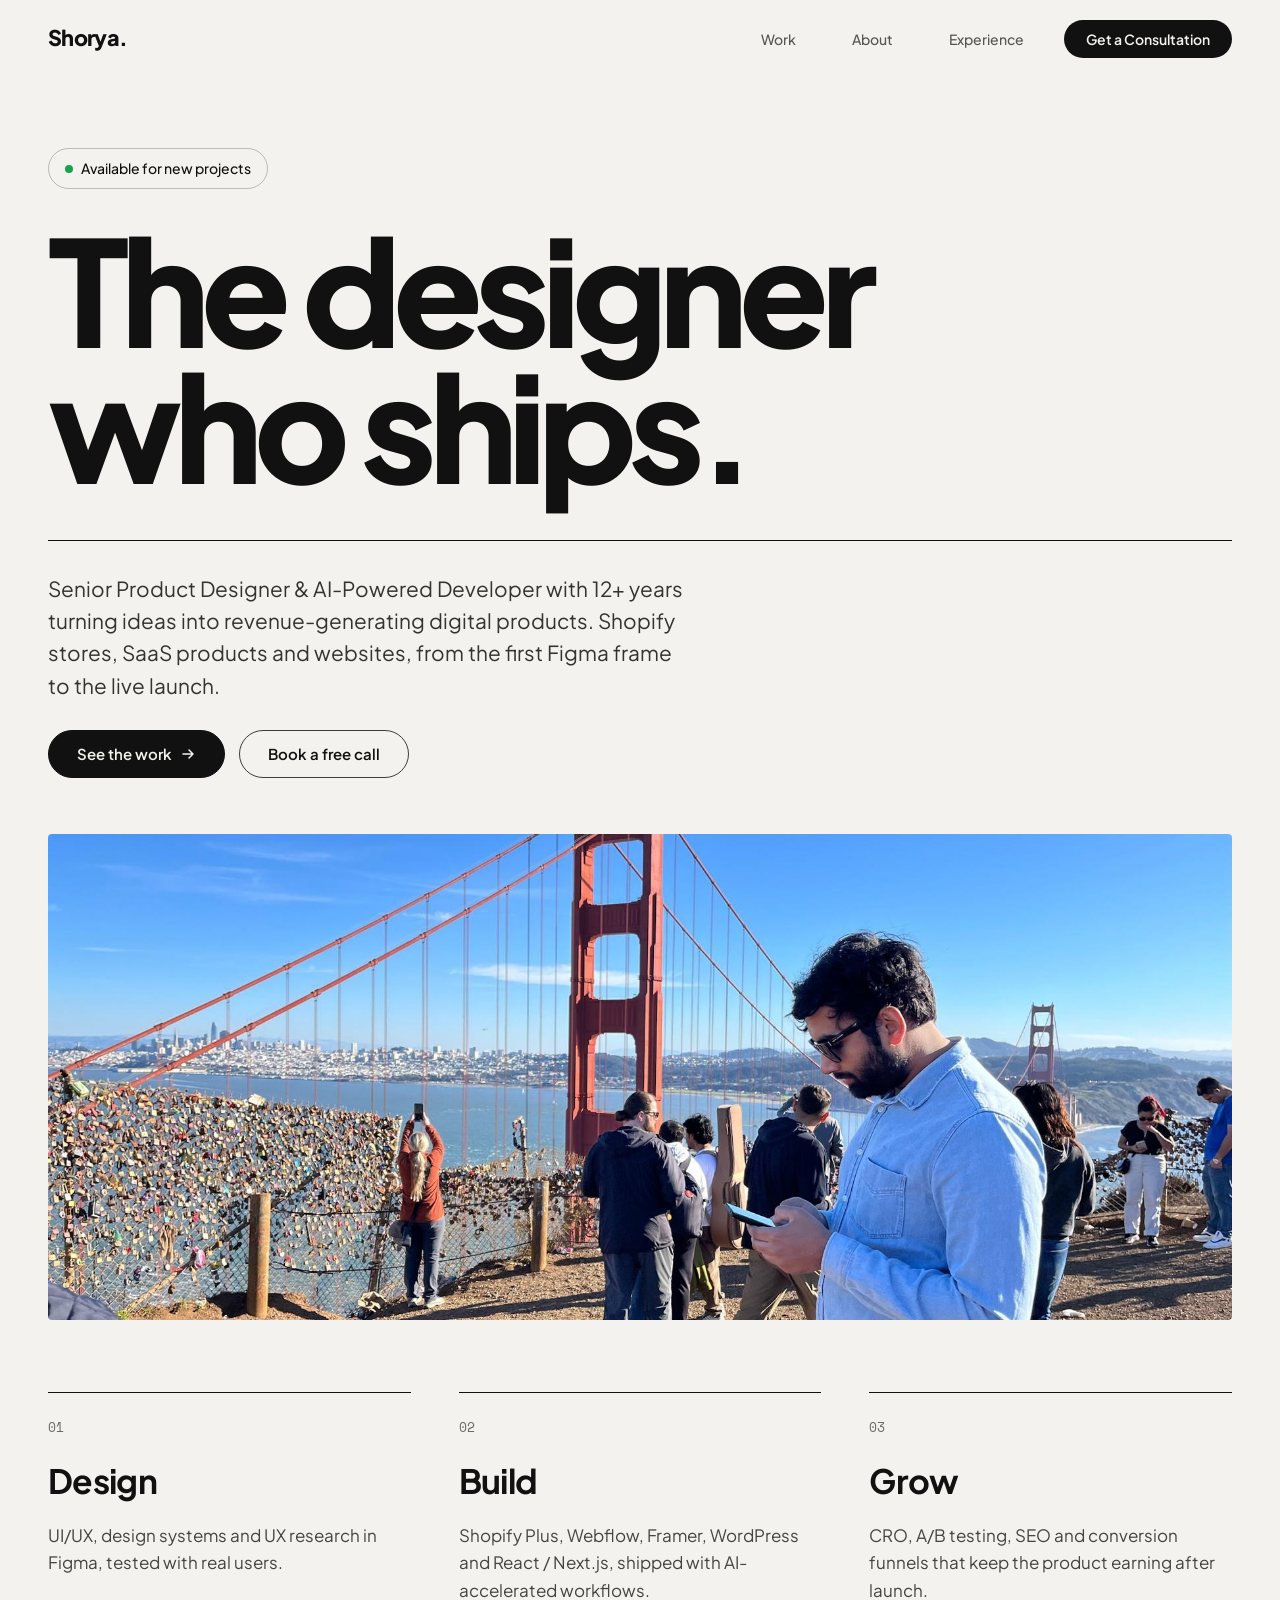
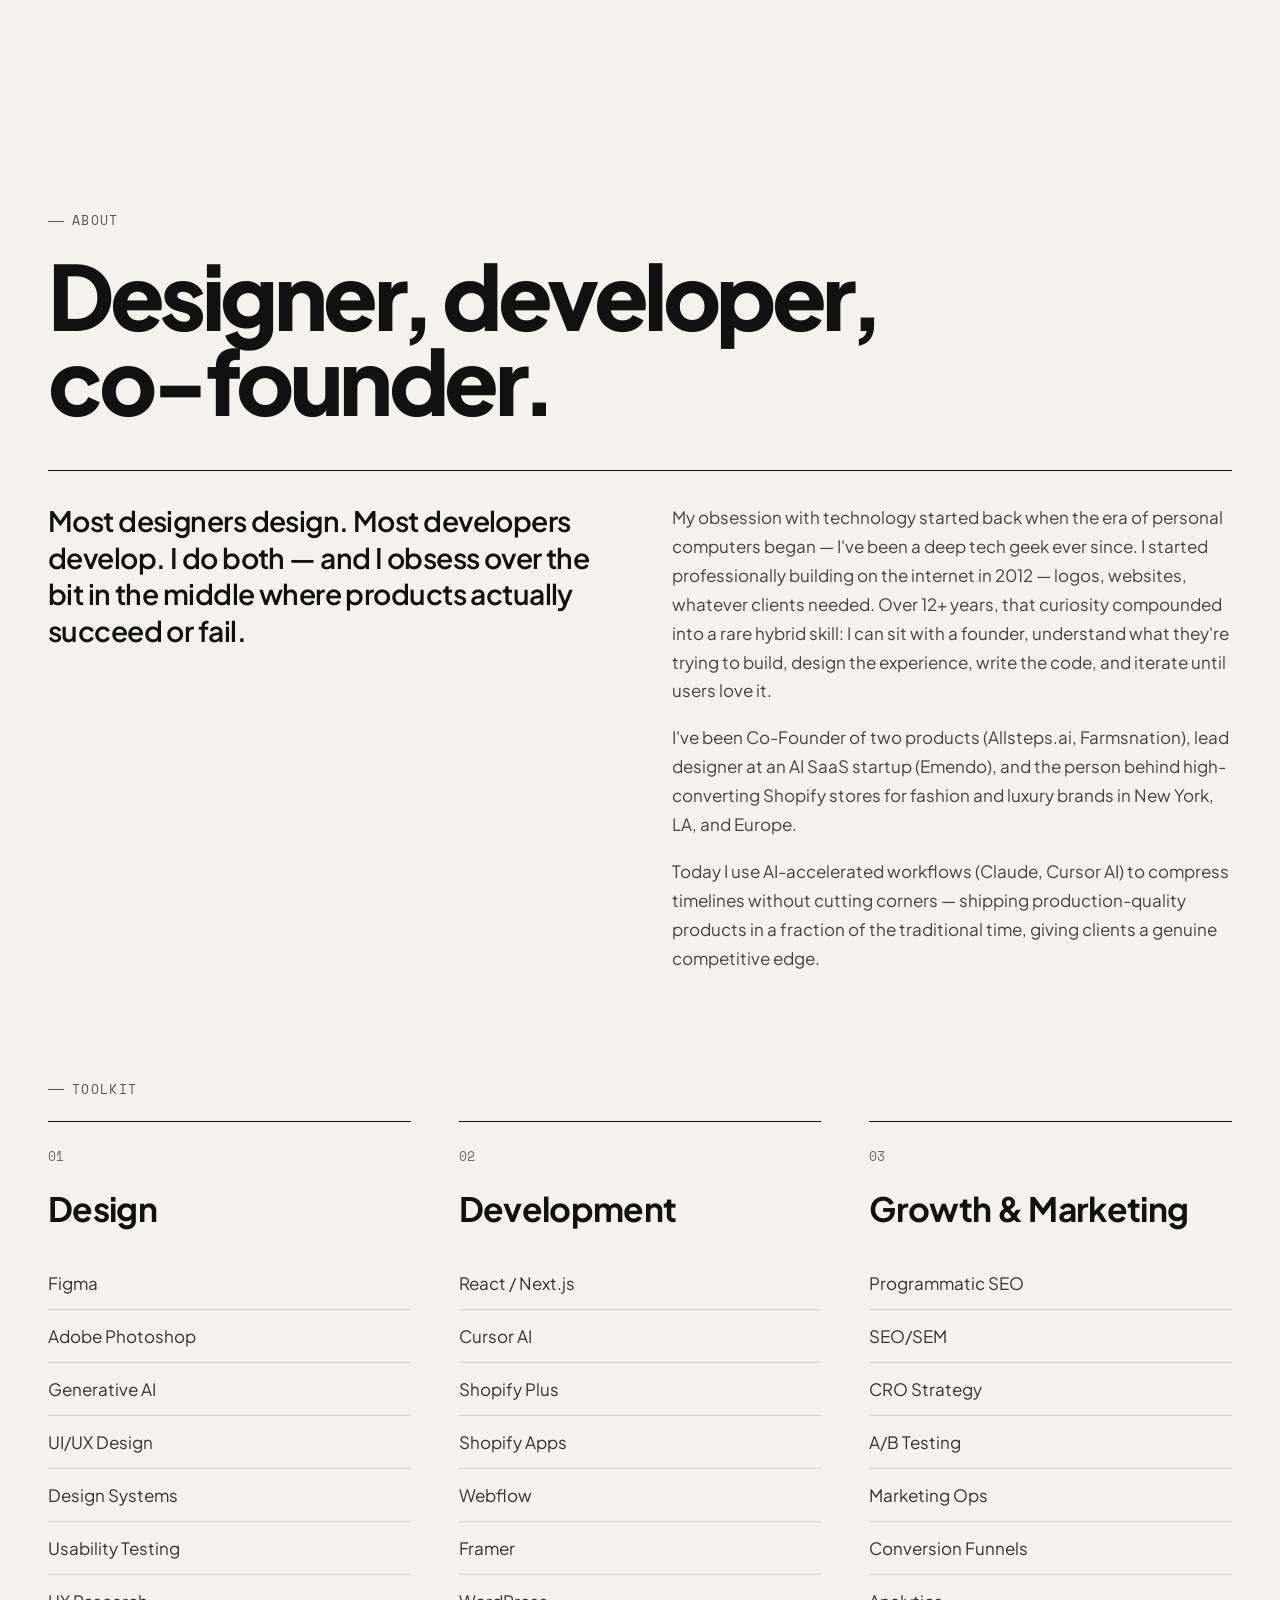
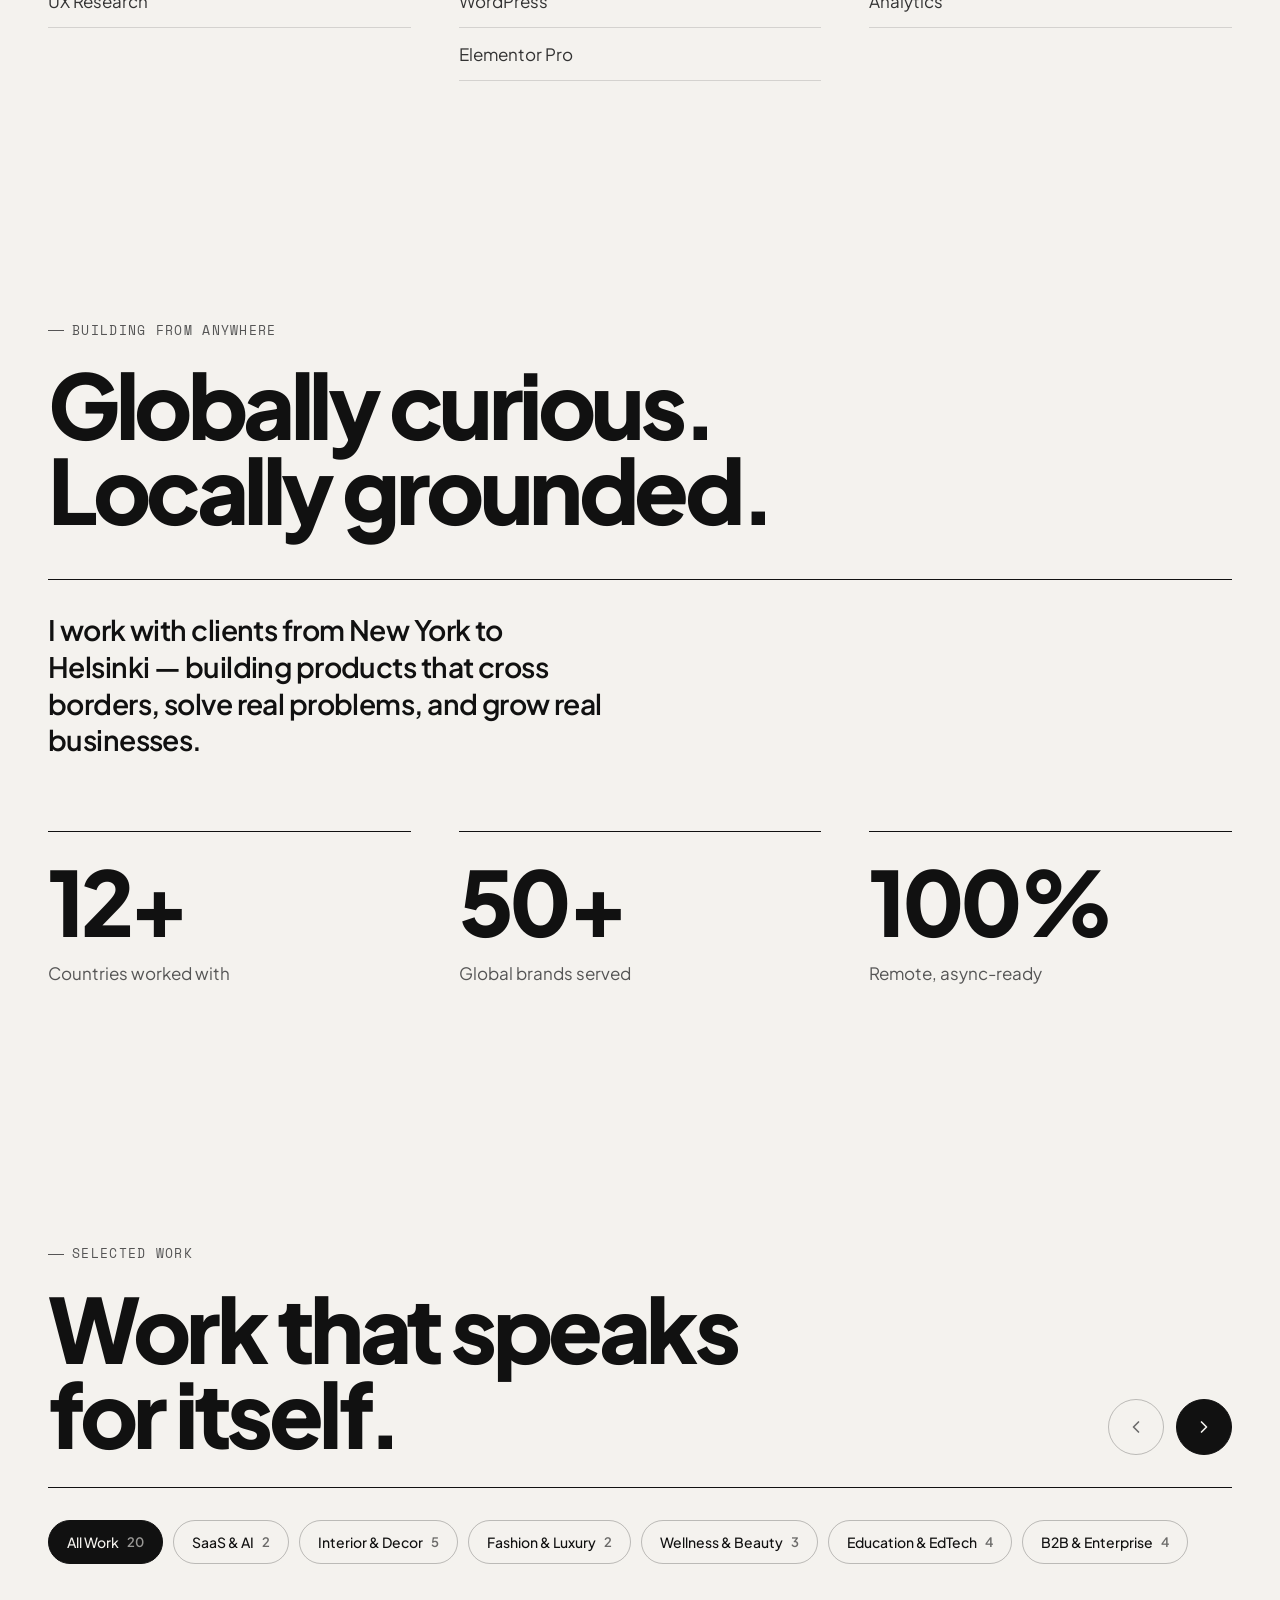
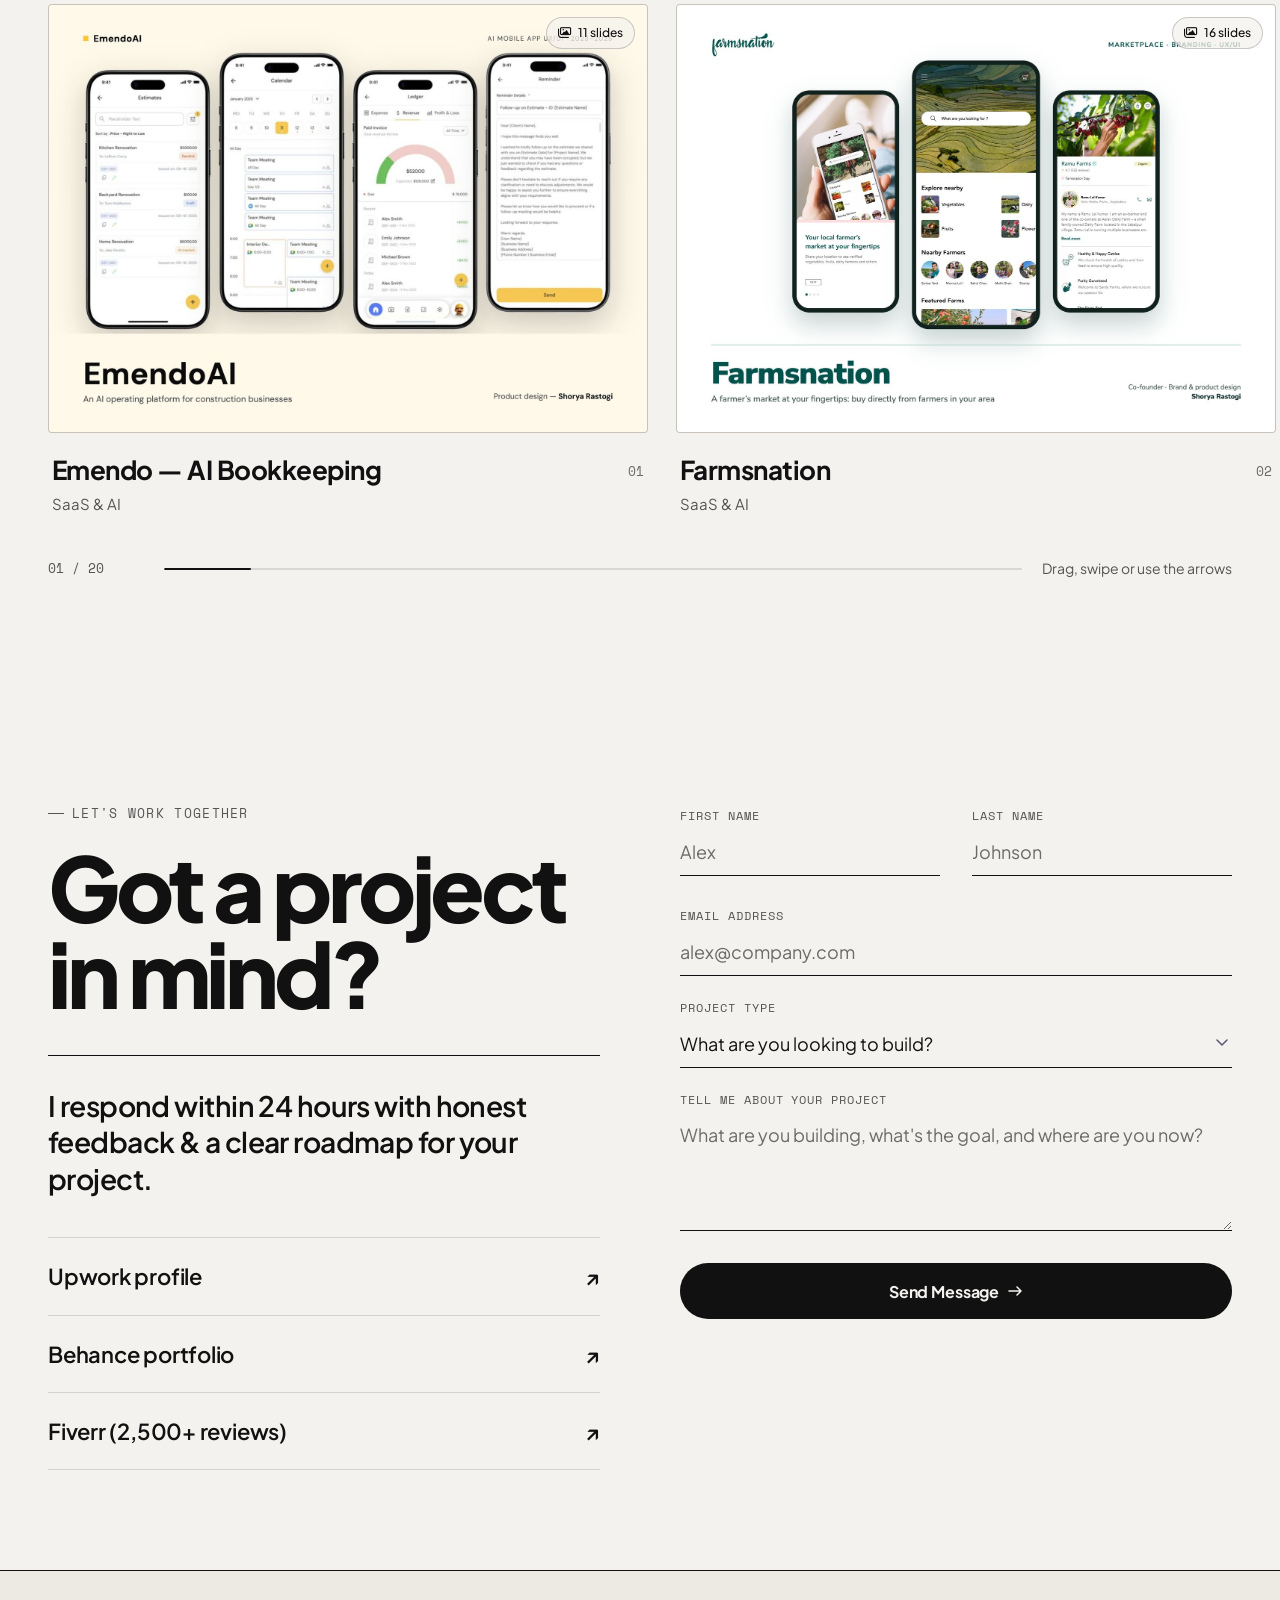
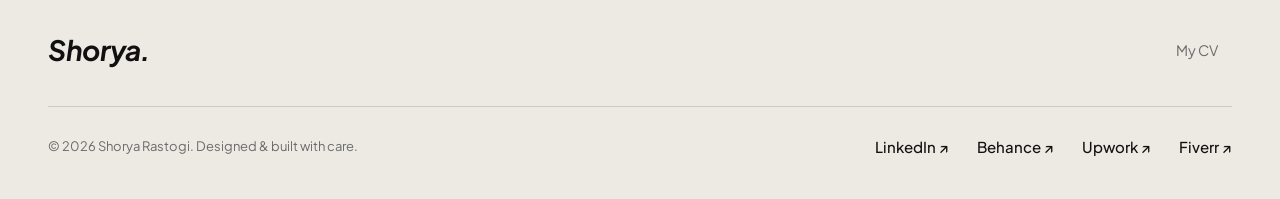
==== index.html @ 301e155a "Case study viewer in dark (#111 / #F4F2EE); homepage stays light Co-Authored-By: Claude Opus 5.5 <no" ====
<!DOCTYPE html>
<html lang="en">
<head>
  <meta charset="UTF-8" />
  <meta name="viewport" content="width=device-width, initial-scale=1.0" />

  <!-- Google tag (gtag.js) -->
  <script async src="https://www.googletagmanager.com/gtag/js?id=G-60S3DRZBKJ"></script>
  <script>
    window.dataLayer = window.dataLayer || [];
    function gtag(){dataLayer.push(arguments);}
    gtag('js', new Date());

    gtag('config', 'G-60S3DRZBKJ');
  </script>
  <title>Shorya Rastogi — Product Designer & AI-Powered Developer</title>
  <meta name="description" content="Senior Product Designer & AI-Powered Developer with 12+ years building SaaS products, Shopify stores and digital experiences. From design to launch — I make it happen." />
  <meta property="og:title" content="Shorya Rastogi — Product Designer & Developer" />
  <meta property="og:description" content="I design, build, and ship products that grow businesses. SaaS, Shopify, AI experiences." />
  <meta property="og:type" content="website" />
  <meta property="og:url" content="https://shoryarastogi.com" />
  <!-- Google Fonts -->
  <link rel="preconnect" href="https://fonts.googleapis.com">
  <link rel="preconnect" href="https://fonts.gstatic.com" crossorigin>
  <link href="https://fonts.googleapis.com/css2?family=Plus+Jakarta+Sans:ital,wght@0,300;0,400;0,500;0,600;0,700;0,800;1,400;1,600&family=Inter:wght@300;400;500;600;700&family=Space+Mono:ital,wght@0,400;0,700;1,400&display=swap" rel="stylesheet">

  <link rel="stylesheet" href="styles.css?v=20261123h" />
  <!-- Favicon -->
  <link rel="icon" type="image/svg+xml" href="favicon.svg?v=2" />
  <link rel="icon" type="image/png" sizes="32x32" href="favicon-32.png?v=2" />
  <link rel="apple-touch-icon" sizes="180x180" href="apple-touch-icon.png?v=2" />
  <!-- Font Awesome -->
  <link rel="stylesheet" href="https://cdnjs.cloudflare.com/ajax/libs/font-awesome/6.4.2/css/all.min.css" />
</head>
<body>

  <!-- ════════════════════════════════════════════════
       NAVIGATION
  ════════════════════════════════════════════════ -->
  <nav class="nav" id="nav" role="navigation" aria-label="Main navigation">
    <a href="#hero" class="nav-logo">Shorya.</a>
    <ul class="nav-links">
      <li><a href="#portfolio" class="nav-link">Work</a></li>
      <li><a href="#about" class="nav-link">About</a></li>
      <li><a href="experience.html" class="nav-link">Experience</a></li>
      <li><a href="#contact" class="nav-cta">Get a Consultation</a></li>
    </ul>
    <div class="nav-hamburger" id="hamburger" aria-label="Open menu" role="button" tabindex="0">
      <span></span><span></span><span></span>
    </div>
  </nav>

  <!-- Mobile Menu -->
  <div class="mobile-menu" id="mobileMenu" role="dialog" aria-label="Mobile navigation">
    <a href="#portfolio" class="nav-link">Work</a>
    <a href="#about" class="nav-link">About</a>
    <a href="experience.html" class="nav-link">Experience</a>
    <a href="#contact" class="btn-primary" style="margin-top:16px">Get a Consultation →</a>
  </div>


  <!-- ════════════════════════════════════════════════
       HERO
  ════════════════════════════════════════════════ -->
  <section id="hero" aria-label="Hero">
    <div class="container">
      <div class="hero-badge">
        <span class="hero-badge-dot"></span>
        Available for new projects
      </div>

      <h1 class="hero-title">The designer<br>who ships.</h1>

      <div class="hero-intro">
        <div class="hero-intro-text">
          <p class="hero-description">
            Senior Product Designer &amp; AI-Powered Developer with 12+ years turning ideas into
            revenue-generating digital products. Shopify stores, SaaS products and websites,
            from the first Figma frame to the live launch.
          </p>
          <div class="hero-actions">
            <a href="#portfolio" class="btn-primary" id="view-work-btn">
              See the work
              <svg width="16" height="16" viewBox="0 0 16 16" fill="none" aria-hidden="true"><path d="M3 8h10M9 4l4 4-4 4" stroke="currentColor" stroke-width="1.5" stroke-linecap="round" stroke-linejoin="round"/></svg>
            </a>
            <a href="#contact" class="btn-secondary" id="consultation-btn">Book a free call</a>
          </div>
        </div>
      </div>

      <figure class="hero-photo">
        <img src="assets/hero-cover.jpg" alt="Shorya Rastogi at the Golden Gate Bridge overlook, San Francisco" fetchpriority="high" decoding="async" />
      </figure>

      <div class="hero-services">
        <div class="hero-service">
          <span class="hero-service-num">01</span>
          <h3>Design</h3>
          <p>UI/UX, design systems and UX research in Figma, tested with real users.</p>
        </div>
        <div class="hero-service">
          <span class="hero-service-num">02</span>
          <h3>Build</h3>
          <p>Shopify Plus, Webflow, Framer, WordPress and React / Next.js, shipped with AI-accelerated workflows.</p>
        </div>
        <div class="hero-service">
          <span class="hero-service-num">03</span>
          <h3>Grow</h3>
          <p>CRO, A/B testing, SEO and conversion funnels that keep the product earning after launch.</p>
        </div>
      </div>
    </div>
  </section>



  <!-- ════════════════════════════════════════════════
       ABOUT
  ════════════════════════════════════════════════ -->
  <section id="about" class="ed-section" aria-label="About Shorya">
    <div class="container">
      <div class="ed-head reveal">
        <span class="section-label">About</span>
        <h2 class="ed-title">Designer, developer,<br>co-founder.</h2>
      </div>

      <div class="ed-split reveal">
        <p class="ed-lead">Most designers design. Most developers develop. I do both — and I obsess over the bit in the middle where products actually succeed or fail.</p>
        <div class="ed-body">
          <p>My obsession with technology started back when the era of personal computers began — I've been a deep tech geek ever since. I started professionally building on the internet in 2012 — logos, websites, whatever clients needed. Over 12+ years, that curiosity compounded into a rare hybrid skill: I can sit with a founder, understand what they're trying to build, design the experience, write the code, and iterate until users love it.</p>
          <p>I've been Co-Founder of two products (Allsteps.ai, Farmsnation), lead designer at an AI SaaS startup (Emendo), and the person behind high-converting Shopify stores for fashion and luxury brands in New York, LA, and Europe.</p>
          <p>Today I use AI-accelerated workflows (Claude, Cursor AI) to compress timelines without cutting corners — shipping production-quality products in a fraction of the traditional time, giving clients a genuine competitive edge.</p>
        </div>
      </div>

      <div class="ed-toolkit reveal">
        <span class="section-label">Toolkit</span>
        <div class="ed-cols">
          <div class="ed-col">
            <span class="ed-num">01</span>
            <h3>Design</h3>
            <ul class="ed-list">
              <li>Figma</li>
              <li>Adobe Photoshop</li>
              <li>Generative AI</li>
              <li>UI/UX Design</li>
              <li>Design Systems</li>
              <li>Usability Testing</li>
              <li>UX Research</li>
            </ul>
          </div>
          <div class="ed-col">
            <span class="ed-num">02</span>
            <h3>Development</h3>
            <ul class="ed-list">
              <li>React / Next.js</li>
              <li>Cursor AI</li>
              <li>Shopify Plus</li>
              <li>Shopify Apps</li>
              <li>Webflow</li>
              <li>Framer</li>
              <li>WordPress</li>
              <li>Elementor Pro</li>
            </ul>
          </div>
          <div class="ed-col">
            <span class="ed-num">03</span>
            <h3>Growth &amp; Marketing</h3>
            <ul class="ed-list">
              <li>Programmatic SEO</li>
              <li>SEO/SEM</li>
              <li>CRO Strategy</li>
              <li>A/B Testing</li>
              <li>Marketing Ops</li>
              <li>Conversion Funnels</li>
              <li>Analytics</li>
            </ul>
          </div>
        </div>
      </div>
    </div>
  </section>

  <!-- Timeline has been moved to experience.html -->



  <!-- ════════════════════════════════════════════════
       GLOBALLY CURIOUS — Split Panel
  ════════════════════════════════════════════════ -->
  <section id="global" class="ed-section" aria-label="Working worldwide">
    <div class="container">
      <div class="ed-head reveal">
        <span class="section-label">Building from anywhere</span>
        <h2 class="ed-title">Globally curious.<br>Locally grounded.</h2>
      </div>
      <div class="ed-split reveal">
        <p class="ed-lead">I work with clients from New York to Helsinki — building products that cross borders, solve real problems, and grow real businesses.</p>
        <div></div>
      </div>
      <div class="ed-cols ed-stats reveal">
        <div class="ed-col"><span class="ed-stat-num">12+</span><span class="ed-stat-label">Countries worked with</span></div>
        <div class="ed-col"><span class="ed-stat-num">50+</span><span class="ed-stat-label">Global brands served</span></div>
        <div class="ed-col"><span class="ed-stat-num">100%</span><span class="ed-stat-label">Remote, async-ready</span></div>
      </div>
    </div>
  </section>

  <!-- ════════════════════════════════════════════════
       PORTFOLIO
  ════════════════════════════════════════════════ -->
  <section id="portfolio" aria-label="Portfolio">
    <div class="container">
      <div class="pf-head">
        <div class="pf-head-text">
          <span class="section-label">Selected work</span>
          <h2 class="ed-title pf-title">Work that speaks<br>for itself.</h2>
        </div>
        <div class="pf-arrows">
          <button type="button" class="pf-arrow" id="pfPrev" aria-label="Previous projects" disabled><svg width="20" height="20" viewBox="0 0 24 24" fill="none" stroke="currentColor" stroke-width="2" stroke-linecap="round" stroke-linejoin="round" aria-hidden="true"><path d="M15 18l-6-6 6-6"/></svg></button>
          <button type="button" class="pf-arrow" id="pfNext" aria-label="Next projects"><svg width="20" height="20" viewBox="0 0 24 24" fill="none" stroke="currentColor" stroke-width="2" stroke-linecap="round" stroke-linejoin="round" aria-hidden="true"><path d="M9 18l6-6-6-6"/></svg></button>
        </div>
      </div>

      <!-- Category filters -->
      <div class="portfolio-filters pf-filters" role="tablist" aria-label="Filter portfolio projects">
        <button class="tab-btn active" data-filter="all" role="tab" id="tab-all">
          <span>All Work</span> <span class="tab-count">26</span>
        </button>
        <button class="tab-btn" data-filter="saas" role="tab" id="tab-saas">
          <span>SaaS &amp; AI</span> <span class="tab-count">4</span>
        </button>
        <button class="tab-btn" data-filter="interior" role="tab" id="tab-interior">
          <span>Interior &amp; Decor</span> <span class="tab-count">4</span>
        </button>
        <button class="tab-btn" data-filter="fashion" role="tab" id="tab-fashion">
          <span>Fashion &amp; Luxury</span> <span class="tab-count">3</span>
        </button>
        <button class="tab-btn" data-filter="beauty" role="tab" id="tab-beauty">
          <span>Wellness &amp; Beauty</span> <span class="tab-count">4</span>
        </button>
        <button class="tab-btn" data-filter="education" role="tab" id="tab-education">
          <span>Education &amp; EdTech</span> <span class="tab-count">3</span>
        </button>
        <button class="tab-btn" data-filter="b2b" role="tab" id="tab-b2b">
          <span>B2B &amp; Enterprise</span> <span class="tab-count">4</span>
        </button>
      </div>
    </div>

    <!-- Horizontal project scroller (cards rendered by main.js) -->
    <div class="pf-track portfolio-grid" id="pfTrack" tabindex="0" aria-label="Projects"></div>

    <div class="container">
      <div class="pf-progress">
        <span class="pf-count" id="pfCount"></span>
        <div class="pf-bar"><div class="pf-bar-fill" id="pfBarFill"></div></div>
        <span class="pf-hint">Drag, swipe or use the arrows</span>
      </div>
    </div>
  </section>



  <!-- ════════════════════════════════════════════════
       CONTACT
  ════════════════════════════════════════════════ -->
  <section id="contact" class="ed-section" aria-label="Contact">
    <div class="container">

      <div class="contact-grid">

        <!-- Left: Info & links -->
        <div class="reveal">
          <span class="section-label">Let's work together</span>
          <h2 class="ed-title">Got a project<br>in mind?</h2>
          <p class="ed-lead contact-lead">I respond within 24 hours with honest feedback &amp; a clear roadmap for your project.</p>

          <div class="ed-links">
            <a href="https://www.upwork.com/freelancers/~01ea2ee30a7c7c9653?mp_source=share" target="_blank" rel="noopener" id="upwork-link"><span>Upwork profile</span><span aria-hidden="true">↗</span></a>
            <a href="https://www.behance.net/shorya95" target="_blank" rel="noopener" id="behance-link"><span>Behance portfolio</span><span aria-hidden="true">↗</span></a>
            <a href="https://www.fiverr.com/shorya95" target="_blank" rel="noopener" id="fiverr-link"><span>Fiverr (2,500+ reviews)</span><span aria-hidden="true">↗</span></a>
          </div>
        </div>

        <!-- Right: Form -->
        <div class="reveal reveal-delay-2">
          <div class="contact-form">
            <form id="contactForm" novalidate>
              <div class="form-row">
                <div class="form-group">
                  <label class="form-label" for="firstName">First Name</label>
                  <input type="text" id="firstName" name="firstName" class="form-input" placeholder="Alex" required />
                </div>
                <div class="form-group">
                  <label class="form-label" for="lastName">Last Name</label>
                  <input type="text" id="lastName" name="lastName" class="form-input" placeholder="Johnson" required />
                </div>
              </div>

              <div class="form-group">
                <label class="form-label" for="email">Email Address</label>
                <input type="email" id="email" name="email" class="form-input" placeholder="alex@company.com" required />
              </div>

              <div class="form-group">
                <label class="form-label" for="projectType">Project Type</label>
                <select id="projectType" name="projectType" class="form-select" required>
                  <option value="" disabled selected>What are you looking to build?</option>
                  <option value="saas">SaaS Product Design &amp; Development</option>
                  <option value="shopify">Shopify Store Design</option>
                  <option value="ux">UX Audit &amp; Redesign</option>
                  <option value="branding">Branding &amp; Identity</option>
                  <option value="website">Website Design &amp; Dev</option>
                  <option value="other">Something Else</option>
                </select>
              </div>

              <div class="form-group">
                <label class="form-label" for="message">Tell Me About Your Project</label>
                <textarea id="message" name="message" class="form-textarea" placeholder="What are you building, what's the goal, and where are you now?" required></textarea>
              </div>

              <button type="submit" class="btn-submit" id="submit-btn">
                Send Message
                <svg width="16" height="16" viewBox="0 0 16 16" fill="none"><path d="M2 8h12M10 4l4 4-4 4" stroke="currentColor" stroke-width="1.5" stroke-linecap="round" stroke-linejoin="round"/></svg>
              </button>
            </form>

            <div class="form-success" id="formSuccess">
              <div class="form-success-icon"></div>
              <div class="form-success-title">Message Sent!</div>
              <p class="form-success-text">Thanks for reaching out. I'll review your project and get back to you within 24 hours.</p>
            </div>
        </div>

      </div>
    </div>
  </section>


  <!-- ════════════════════════════════════════════════
       FOOTER
  ════════════════════════════════════════════════ -->
  <footer>
    <div class="container">

      <div class="footer-top">
        <a href="#hero" class="footer-logo">Shorya.</a>
        <nav class="footer-nav" aria-label="Footer navigation">
          <a href="experience.html" class="footer-nav-link">My CV</a>
        </nav>
      </div>

      <div class="footer-divider"></div>

      <div class="footer-bottom">
        <p class="footer-copy">© 2026 Shorya Rastogi. Designed &amp; built with care.</p>
        <div class="footer-socials">
          <a href="https://www.linkedin.com/in/shorya-rastogi-217a0259/" target="_blank" rel="noopener" class="footer-text-link">LinkedIn ↗</a>
          <a href="https://www.behance.net/shorya95" target="_blank" rel="noopener" class="footer-text-link">Behance ↗</a>
          <a href="https://www.upwork.com/freelancers/~01ea2ee30a7c7c9653?mp_source=share" target="_blank" rel="noopener" class="footer-text-link">Upwork ↗</a>
          <a href="https://www.fiverr.com/shorya95" target="_blank" rel="noopener" class="footer-text-link">Fiverr ↗</a>
        </div>
      </div>

    </div>
  </footer>


  <!-- ════════════════════════════════════════════════
       CASE STUDY MODAL POPUP
  ════════════════════════════════════════════════ -->
  <div id="projectModal" class="modal-overlay" role="dialog" aria-modal="true" aria-hidden="true" aria-labelledby="modalTitle">
    <div class="modal-box" id="modalBox">
      <header class="cs-topbar">
        <button type="button" class="cs-back" id="modalBackBtn"><i class="fa-solid fa-arrow-left"></i><span>All work</span></button>
        <div class="cs-topbar-title">
          <span class="cs-topbar-name" id="modalTopName"></span>
          <span class="cs-topbar-meta" id="modalTopMeta"></span>
        </div>
        <button type="button" class="modal-copy-link" id="modalCopyLinkBtn" aria-label="Copy link to this case study"><i class="fa-solid fa-link"></i> Copy link</button>
        <button type="button" class="btn btn-primary btn-sm cs-cta" data-cs-contact>Start a project like this</button>
        <button type="button" class="modal-close-btn" id="modalCloseBtn" aria-label="Close case study"><i class="fa-solid fa-xmark"></i></button>
      </header>

      <div class="modal-body">
        <span class="modal-category-badge" id="modalCategory">Category</span>
        <h2 class="modal-title" id="modalTitle">Project Title</h2>
        <div class="cs-intro">
          <div class="cs-intro-main">
            <div class="modal-summary" id="modalSummary"></div>
            <div class="modal-links" id="modalLinks"></div>
          </div>
          <div class="modal-skills-section" id="modalSkillsSection" style="display:none;">
            <div class="modal-skills-title">Skills &amp; Expertise</div>
            <div class="modal-skills-list" id="modalSkillsList"></div>
          </div>
        </div>
        <div class="modal-detailed-content" id="modalDetailedContent" style="display:none;"></div>
      </div>

      <div class="cs-content">
        <nav class="cs-toc" id="csToc" aria-label="Case study sections"></nav>
        <div class="cs-slides" id="csSlides"></div>
      </div>

      <footer class="cs-footer">
        <div class="cs-next" id="csNextWrap">
          <span class="cs-next-label">Next case study</span>
          <button type="button" class="cs-next-btn" id="csNextBtn"></button>
        </div>
        <button type="button" class="btn btn-primary" data-cs-contact>Get a Consultation</button>
      </footer>
    </div>
  </div>

  <script src="main.js?v=20261123h"></script>
</body>
</html>
---- styles.css ----
/* ============================================================
   SHORYA RASTOGI — Portfolio
   Black & White — Editorial · Minimal · High-Contrast
   ============================================================ */

/* ---------- GOOGLE FONTS ---------- */
@import url('https://fonts.googleapis.com/css2?family=Plus+Jakarta+Sans:ital,wght@0,300;0,400;0,500;0,600;0,700;0,800;1,400;1,600&family=Inter:wght@300;400;500;600;700&family=Space+Mono:ital,wght@0,400;0,700;1,400&display=swap');

/* ---------- CSS VARIABLES ---------- */
:root {
  /* Background Layers — warm paper */
  --bg-base:       #F4F2EE;
  --bg-surface:    #EDEAE4;
  --bg-elevated:   #E5E1D9;
  --bg-card:       rgba(17, 17, 17, 0.03);
  --bg-card-hover: rgba(17, 17, 17, 0.06);

  /* Primary accent — ink */
  --violet:        #111111;
  --violet-light:  #111111;
  --violet-dim:    rgba(17, 17, 17, 0.06);
  --violet-glow:   rgba(17, 17, 17, 0.12);

  /* Secondary */
  --amber:         #333333;
  --amber-light:   #222222;
  --amber-dim:     rgba(17, 17, 17, 0.05);

  /* Tertiary */
  --cyan:          #555555;
  --cyan-dim:      rgba(17, 17, 17, 0.05);

  /* Text */
  --text-primary:  #111111;
  --text-secondary:#555555;
  --text-muted:    #6B6B6B;

  /* Borders — ink hairlines */
  --border:        rgba(17, 17, 17, 0.14);
  --border-violet: rgba(17, 17, 17, 0.25);
  --border-amber:  rgba(17, 17, 17, 0.16);

  /* Shape tokens — M3 inspired, Jasper-friendly */
  --radius-xs:     6px;
  --radius-sm:     10px;
  --radius-md:     16px;
  --radius-lg:     24px;
  --radius-xl:     32px;
  --radius-full:   999px;

  /* Typography — Anthropic inspired: Plus Jakarta Sans / Inter */
  --font-display:  'Plus Jakarta Sans', 'Inter', -apple-system, sans-serif;
  --font-body:     'Plus Jakarta Sans', 'Inter', -apple-system, sans-serif;
  --font-logo:     'Plus Jakarta Sans', 'Inter', -apple-system, sans-serif;

  /* Motion */
  --ease-out:      cubic-bezier(0.16, 1, 0.3, 1);
  --ease-in-out:   cubic-bezier(0.4, 0, 0.2, 1);
  --transition:    all 0.3s var(--ease-in-out);
  --transition-slow: all 0.6s var(--ease-out);
}

/* ---------- RESET & BASE ---------- */
*, *::before, *::after {
  margin: 0; padding: 0; box-sizing: border-box;
}

html {
  scroll-behavior: smooth;
  font-size: 16px;
  overflow-x: hidden !important;
  max-width: 100vw !important;
}

body {
  font-family: var(--font-body);
  background-color: var(--bg-base);
  color: var(--text-primary);
  font-size: 18px;
  line-height: 1.65;
  font-weight: 400;
  overflow-x: hidden !important;
  max-width: 100vw !important;
  width: 100%;
  -webkit-font-smoothing: antialiased;
  -moz-osx-font-smoothing: grayscale;
}

a { color: inherit; text-decoration: none; }
img { max-width: 100%; display: block; }

/* ---------- SCROLLBAR ---------- */
::-webkit-scrollbar { width: 4px; }
::-webkit-scrollbar-track { background: var(--bg-base); }
::-webkit-scrollbar-thumb { background: var(--violet); border-radius: 2px; }

/* ---------- SELECTION ---------- */
::selection { background: var(--violet); color: #F4F2EE; }
::-moz-selection { background: var(--violet); color: #F4F2EE; }

/* ---------- UTILITY ---------- */
.container {
  width: 100%;
  max-width: 1400px;
  margin: 0 auto;
  padding: 0 48px;
}

.section-label {
  display: inline-flex;
  align-items: center;
  gap: 8px;
  font-size: 0.75rem;
  font-weight: 600;
  letter-spacing: 0.12em;
  text-transform: uppercase;
  color: var(--violet-light);
  margin-bottom: 16px;
}

.section-label::before {
  content: '';
  width: 16px; height: 1px;
  background: var(--violet-light);
  display: block;
}

.section-title {
  font-family: var(--font-display);
  font-size: clamp(2rem, 4vw, 3rem);
  font-weight: 500;
  letter-spacing: -0.012em;
  line-height: 1.1;
  color: var(--text-primary);
  margin-bottom: 16px;
}

.section-subtitle {
  font-size: 1.125rem;
  color: var(--text-secondary);
  max-width: 560px;
  line-height: 1.7;
}

.section-divider {
  height: 1px;
  background: var(--border);
}

/* ---------- ACCENT TEXT ---------- */
.accent { color: var(--amber); }

/* ---------- NAVIGATION ---------- */
.nav {
  position: fixed;
  top: 0; left: 0; right: 0;
  z-index: 100;
  display: flex;
  align-items: center;
  justify-content: space-between;
  padding: 20px max(48px, calc(50vw - 652px));
  transition: var(--transition);
}

.nav.scrolled {
  background: rgba(244, 242, 238, 0.85);
  backdrop-filter: blur(24px);
  -webkit-backdrop-filter: blur(24px);
  border-bottom: 1px solid var(--border);
  padding: 14px max(48px, calc(50vw - 652px));
}

.nav-logo {
  font-family: var(--font-logo);
  font-size: 1.35rem;
  font-weight: 800;
  letter-spacing: -0.03em;
  text-decoration: none;
  color: var(--text-primary);
  font-style: normal;
}

.nav-links {
  display: flex;
  align-items: center;
  gap: 24px;
  list-style: none;
  margin: 0;
  padding: 0;
}

.nav-link {
  font-size: 0.875rem;
  font-weight: 500;
  color: var(--text-secondary);
  padding: 8px 16px;
  border-radius: var(--radius-full);
  transition: var(--transition);
}

.nav-link:hover {
  color: var(--text-primary);
  background: rgba(17, 17, 17,0.06);
}

.nav-cta {
  background: var(--violet);
  color: #F4F2EE;
  font-size: 0.875rem;
  font-weight: 600;
  padding: 10px 22px;
  border-radius: var(--radius-full);
  transition: var(--transition);
  box-shadow: none;
}

.nav-cta:hover {
  background: var(--violet-light);
  box-shadow: none;
  transform: translateY(-1px);
}

.nav-hamburger {
  display: none;
  flex-direction: column;
  gap: 5px;
  cursor: pointer;
  padding: 4px;
}

.nav-hamburger span {
  display: block;
  width: 22px; height: 2px;
  background: var(--text-primary);
  border-radius: 2px;
  transition: var(--transition);
}

/* ---------- BUTTONS ---------- */
.btn-primary {
  display: inline-flex;
  min-height: 48px;
  align-items: center;
  justify-content: center;
  gap: 8px;
  background: var(--violet);
  color: #F4F2EE;
  font-family: var(--font-display);
  font-size: 0.9375rem;
  font-weight: 600;
  padding: 14px 28px;
  border-radius: var(--radius-full);
  border: 1px solid var(--violet);
  transition: var(--transition);
  box-shadow: none;
  text-decoration: none;
  line-height: 1.2;
  box-sizing: border-box;
}

.btn-primary:hover {
  background: var(--violet);
  border-color: var(--violet);
  box-shadow: none;
  color: #F4F2EE;
  opacity: 0.88;
}

.btn-secondary,
.btn-outline {
  display: inline-flex;
  align-items: center;
  justify-content: center;
  gap: 8px;
  background: transparent;
  color: #111111;
  font-family: var(--font-display);
  font-size: 0.9375rem;
  font-weight: 600;
  padding: 14px 28px;
  border-radius: var(--radius-full);
  border: 1px solid rgba(17, 17, 17, 0.8);
  transition: var(--transition);
  text-decoration: none;
  line-height: 1.2;
  box-sizing: border-box;
}

.btn-secondary:hover,
.btn-outline:hover {
  border-color: #111111;
  background: rgba(17, 17, 17, 0.12);
  color: #111111;
}

.btn-sm {
  padding: 10px 22px;
  font-size: 0.875rem;
}


/* ---------- HERO SECTION (editorial) ---------- */
#hero {
  position: relative;
  padding: 148px 0 96px;
}

.hero-badge {
  display: inline-flex;
  align-items: center;
  gap: 8px;
  background: transparent;
  border: 1px solid var(--border-violet);
  color: var(--text-primary);
  font-size: 0.875rem;
  font-weight: 500;
  padding: 8px 16px;
  border-radius: var(--radius-full);
  margin-bottom: 32px;
  width: fit-content;
}
.hero-badge-dot {
  width: 8px; height: 8px;
  background: #16a34a;
  border-radius: 50%;
}

.hero-title {
  font-family: var(--font-display);
  font-size: clamp(3.75rem, 11.5vw, 10.5rem);
  line-height: 0.92;
  font-weight: 800;
  letter-spacing: -0.055em;
  color: var(--text-primary);
  margin: 0;
}

.hero-intro {
  display: flex;
  justify-content: space-between;
  align-items: flex-end;
  flex-wrap: wrap;
  gap: 40px 64px;
  margin-top: 48px;
  padding-top: 32px;
  border-top: 1px solid var(--text-primary);
}
.hero-intro-text {
  flex: 1 1 480px;
  max-width: 640px;
  display: flex;
  flex-direction: column;
  gap: 28px;
}
.hero-description {
  font-size: 1.3rem;
  line-height: 1.55;
  color: #333333;
  margin: 0;
}
.hero-actions {
  display: flex;
  flex-wrap: wrap;
  gap: 14px;
}
.hero-photo {
  margin: 56px 0 0;
  height: clamp(280px, 38vw, 560px);
  border-radius: 4px;
  overflow: hidden;
  background: var(--bg-elevated);
}
.hero-photo img {
  width: 100%;
  height: 100%;
  object-fit: cover;
  object-position: center center;
  display: block;
}

.hero-services {
  display: grid;
  grid-template-columns: repeat(3, minmax(0, 1fr));
  gap: 48px;
  margin-top: 72px;
}
.hero-service {
  border-top: 1px solid var(--text-primary);
  padding-top: 24px;
  display: flex;
  flex-direction: column;
  gap: 14px;
}
.hero-service-num {
  font-family: 'Space Mono', monospace;
  font-size: 0.8125rem;
  color: var(--text-muted);
}
.hero-service h3 {
  font-family: var(--font-display);
  font-size: 2.1rem;
  font-weight: 700;
  letter-spacing: -0.02em;
  margin: 0;
}
.hero-service p {
  font-size: 1.0625rem;
  line-height: 1.6;
  color: #444444;
  margin: 0;
}

@media (max-width: 768px) {
  #hero { padding: 112px 0 64px; }
  .hero-intro { margin-top: 32px; padding-top: 24px; }
  .hero-description { font-size: 1.1rem; }
  .hero-photo { margin-top: 40px; }
  .hero-services { grid-template-columns: 1fr; gap: 32px; margin-top: 48px; }
  .hero-service h3 { font-size: 1.75rem; }
}

/* Editorial headings */
.section-title { font-weight: 700 !important; letter-spacing: -0.035em !important; }

/* ---------- ABOUT SECTION ---------- */
#about {
  padding: 100px 0;
  position: relative;
}

.about-grid {
  display: grid;
  grid-template-columns: 420px 1fr;
  gap: 64px;
  align-items: start;
  margin-top: 52px;
}

.about-photo-col {
  position: sticky;
  top: 100px;
}

.about-photo-wrap {
  position: relative;
  border-radius: var(--radius-xl);
  overflow: hidden;
  aspect-ratio: 4/5;
  max-height: 560px;
  box-shadow: none;
  background: var(--bg-surface);
}

.about-slides-track {
  position: relative;
  width: 100%;
  height: 100%;
}

.about-slide {
  position: absolute;
  inset: 0;
  width: 100%;
  height: 100%;
  object-fit: cover;
  object-position: center top;
  opacity: 0;
  transition: opacity 0.8s cubic-bezier(0.16, 1, 0.3, 1), transform 0.8s cubic-bezier(0.16, 1, 0.3, 1);
  transform: scale(1.04);
}

.about-slide.active {
  opacity: 1;
  transform: scale(1);
  z-index: 1;
}

.about-slider-dots {
  position: absolute;
  bottom: 16px;
  left: 50%;
  transform: translateX(-50%);
  z-index: 10;
  display: flex;
  gap: 8px;
  padding: 6px 12px;
  background: rgba(244, 242, 238, 0.45);
  backdrop-filter: blur(12px);
  -webkit-backdrop-filter: blur(12px);
  border-radius: var(--radius-full);
  border: 1px solid rgba(17, 17, 17, 0.15);
}

.about-slider-dots .dot {
  width: 8px;
  height: 8px;
  border-radius: 50%;
  background: rgba(17, 17, 17, 0.4);
  cursor: pointer;
  transition: all 0.3s ease;
}

.about-slider-dots .dot.active {
  background: #111111;
  width: 20px;
  border-radius: 4px;
  box-shadow: none;
}

.about-photo-caption {
  margin-top: 14px;
  display: flex;
  align-items: center;
  gap: 8px;
  font-size: 0.8125rem;
  color: var(--text-muted);
  font-style: italic;
}

.about-photo-caption::before {
  content: '';
  display: block;
  width: 20px; height: 1px;
  background: var(--text-muted);
  flex-shrink: 0;
}

.about-text {
  margin-bottom: 24px;
}

.about-text p {
  font-size: 1.0625rem;
  color: var(--text-secondary);
  line-height: 1.8;
  margin-bottom: 18px;
}

.about-text p:last-child { margin-bottom: 0; }

.about-text strong {
  color: inherit;
  font-weight: inherit;
}

/* Bio Highlights Grid */
.about-highlights {
  display: grid;
  grid-template-columns: repeat(4, 1fr);
  gap: 12px;
  margin-top: 24px;
  margin-bottom: 28px;
}

.highlight-card {
  background: rgba(17, 17, 17, 0.03);
  border: 1px solid rgba(17, 17, 17, 0.08);
  border-radius: var(--radius-lg);
  padding: 16px 12px;
  text-align: center;
  transition: all 0.25s ease;
}

.highlight-card:hover {
  background: rgba(17, 17, 17, 0.06);
  border-color: rgba(17, 17, 17, 0.18);
  transform: translateY(-2px);
}

.highlight-num {
  font-family: var(--font-heading);
  font-size: 1.35rem;
  font-weight: 800;
  color: #111111;
  letter-spacing: -0.02em;
  margin-bottom: 4px;
}

.highlight-label {
  font-size: 0.725rem;
  font-weight: 600;
  color: var(--text-muted);
  text-transform: uppercase;
  letter-spacing: 0.05em;
}

/* Structured Glassmorphic Skills Box */
.skills-container {
  background: rgba(17, 17, 17, 0.025);
  border: 1px solid rgba(17, 17, 17, 0.09);
  border-radius: var(--radius-xl);
  padding: 28px 32px;
  backdrop-filter: blur(16px);
  -webkit-backdrop-filter: blur(16px);
  box-shadow: none;
}

.skills-grid {
  display: grid;
  grid-template-columns: 1fr;
  gap: 24px;
}

.skill-cat-title {
  display: flex;
  align-items: center;
  gap: 8px;
  font-size: 0.8125rem;
  font-weight: 700;
  color: var(--violet-light);
  text-transform: uppercase;
  letter-spacing: 0.08em;
  margin-bottom: 12px;
}

.skill-cat-title i {
  font-size: 0.875rem;
}

.skill-pills {
  display: flex;
  flex-wrap: wrap;
  gap: 8px;
}

.skill-pill {
  font-size: 0.8125rem;
  font-weight: 500;
  color: var(--text-secondary);
  background: rgba(17, 17, 17, 0.05);
  border: 1px solid rgba(17, 17, 17, 0.1);
  padding: 6px 14px;
  border-radius: var(--radius-full);
  transition: all 0.25s cubic-bezier(0.16, 1, 0.3, 1);
  backdrop-filter: blur(8px);
}

.skill-pill:hover {
  background: rgba(17, 17, 17, 0.12);
  border-color: rgba(17, 17, 17, 0.3);
  color: #111111;
  transform: translateY(-2px);
  box-shadow: none;
}

/* ---------- EXPERIENCE TIMELINE SECTION ---------- */
#experience-page {
  padding: 0 0 100px;
  position: relative;
}

.exp-timeline-wrapper {
  margin-top: 56px;
  display: flex;
  flex-direction: column;
  gap: 48px;
}

/* Slides */
.exp-slides {
  position: relative;
  max-width: 1000px;
  margin: 0 auto;
  padding: 40px 0;
}

/* Center vertical line */
.exp-slides::before {
  content: '';
  position: absolute;
  top: 0;
  bottom: 0;
  left: 50%;
  width: 2px;
  background: var(--border);
  transform: translateX(-50%);
}

.exp-slide {
  display: flex;
  flex-direction: column;
  align-items: center;
  position: relative;
  width: 100%;
  margin-bottom: 104px;
}

.exp-slide:last-child {
  margin-bottom: 0;
}

/* Hide dot */
.exp-slide::after {
  display: none !important;
}

/* Centered Date Badge */
.timeline-year {
  position: relative;
  background: var(--bg-surface);
  padding: 8px 24px;
  border: 1px solid var(--border);
  border-radius: var(--radius-full);
  z-index: 3;
  font-size: 0.8125rem;
  font-weight: 600;
  color: var(--violet-light);
  letter-spacing: 0.05em;
  text-transform: uppercase;
  white-space: nowrap;
  box-shadow: none;
  margin-bottom: 32px; /* Enough space from content */
}

/* Content Container Centered */
.exp-content {
  display: flex;
  flex-direction: column;
  align-items: center;
  text-align: center;
  background: var(--bg-base); /* Mask the line */
  padding: 16px 32px;
  max-width: 600px;
  z-index: 2;
}

@media (max-width: 768px) {
  .exp-slides::before {
    left: 20px;
  }
  .exp-slide {
    align-items: flex-start;
    padding: 0 0 0 56px !important;
    margin-bottom: 78px;
  }
  .exp-slide::after {
    display: block !important;
    content: '';
    position: absolute;
    top: 6px;
    left: 20px !important;
    right: auto !important;
    transform: translateX(-50%);
    width: 16px;
    height: 16px;
    border-radius: 50%;
    background: var(--violet);
    border: 4px solid var(--bg-base);
    z-index: 2;
  }
  .timeline-year {
    left: 0 !important;
    right: auto !important;
    transform: none !important;
    background: transparent;
    padding: 0;
    border: none;
    box-shadow: none;
    margin-bottom: 12px;
    font-size: 0.875rem;
  }
  .exp-content {
    margin: 0 !important;
    padding: 0;
    text-align: left !important;
    align-items: flex-start !important;
    background: transparent; /* don't mask on mobile since the line is on the side */
  }
}

.timeline-role {
  font-family: var(--font-display);
  font-size: 2rem;
  font-weight: 700;
  color: var(--text-primary);
  letter-spacing: -0.02em;
  margin-bottom: 8px;
  line-height: 1.2;
}

.timeline-company {
  font-size: 1.125rem;
  color: var(--text-muted);
  margin-bottom: 24px;
  font-weight: 500;
}

.timeline-desc {
  font-size: 1rem;
  color: var(--text-secondary);
  line-height: 1.8;
}

/* Dial UI */
.exp-dial-container {
  display: flex;
  align-items: center;
  gap: 16px;
  padding: 24px 0;
  justify-content: center;
}

.exp-dial-scroll {
  overflow-x: auto;
  scrollbar-width: none; /* Firefox */
  -ms-overflow-style: none; /* IE/Edge */
}
.exp-dial-scroll::-webkit-scrollbar { display: none; }

.exp-dial {
  display: flex;
  align-items: flex-start;
  gap: 0;
  padding: 8px 16px;
}

.dial-item {
  position: relative;
  background: transparent;
  border: none;
  color: var(--text-muted);
  font-family: var(--font-body);
  font-size: 0.9375rem;
  font-weight: 600;
  padding: 24px 8px 8px;
  cursor: pointer;
  transition: var(--transition);
  white-space: nowrap;
}

.dial-item::before {
  content: '';
  position: absolute;
  top: 0;
  left: 50%;
  transform: translateX(-50%);
  width: 12px;
  height: 12px;
  background: var(--border);
  border-radius: 50%;
  transition: var(--transition);
  z-index: 2;
}

.dial-item:hover {
  color: var(--text-primary);
}

.dial-item:hover::before {
  background: rgba(17, 17, 17,0.5);
}

.dial-item.active {
  background: transparent;
  color: var(--text-primary);
  border: none;
  box-shadow: none;
}

.dial-item.active::before {
  background: #111111;
  box-shadow: none;
}

.dial-line {
  width: 48px;
  height: 2px;
  background: var(--border);
  margin-top: 5px;
}

.dial-nav-btn {
  background: var(--bg-surface);
  border: 1px solid var(--border);
  color: var(--text-primary);
  width: 44px;
  height: 44px;
  border-radius: 50%;
  display: flex;
  align-items: center;
  justify-content: center;
  cursor: pointer;
  transition: var(--transition);
  flex-shrink: 0;
}

.dial-nav-btn:hover:not(:disabled) {
  background: var(--bg-card-hover);
  border-color: rgba(17, 17, 17,0.3);
}

.dial-nav-btn:disabled {
  opacity: 0.3;
  cursor: not-allowed;
}

/* ---------- GLOBAL MOMENT SECTION (50/50 split) ---------- */
.global-moment {
  display: grid;
  grid-template-columns: 1fr 1fr;
  min-height: 600px;
  overflow: hidden;
  position: relative;
}

/* LEFT: Text */
.global-moment-content {
  background: var(--bg-surface);
  display: flex;
  flex-direction: column;
  justify-content: center;
  padding: 80px 72px 80px max(48px, calc(50vw - 652px));
  position: relative;
  overflow: hidden;
}

/* Ambient violet glow behind text */
.global-moment-content::before {
  content: '';
  position: absolute;
  width: 400px; height: 400px;
  background: none;
  top: -100px; left: -100px;
  pointer-events: none;
}

/* Vertical separator line */
.global-moment-content::after {
  content: '';
  position: absolute;
  right: 0; top: 10%; bottom: 10%;
  width: 1px;
  background: rgba(17, 17, 17,0.15);
}

.global-moment-label {
  font-size: 0.75rem;
  font-weight: 600;
  letter-spacing: 0.15em;
  text-transform: uppercase;
  color: var(--violet-light);
  margin-bottom: 20px;
  display: flex;
  align-items: center;
  gap: 10px;
}

.global-moment-label::before {
  content: '';
  display: block;
  width: 24px; height: 1px;
  background: var(--violet-light);
  flex-shrink: 0;
}

.global-moment-title {
  font-family: var(--font-display);
  font-size: clamp(2.2rem, 3.5vw, 3.2rem);
  font-weight: 800;
  line-height: 1.05;
  letter-spacing: -0.03em;
  color: var(--text-primary);
  margin-bottom: 20px;
}

.global-moment-desc {
  font-size: 1.0625rem;
  color: var(--text-secondary);
  line-height: 1.75;
  max-width: 420px;
  margin-bottom: 40px;
}

.global-moment-stats {
  display: flex;
  gap: 36px;
  flex-wrap: wrap;
}

.global-moment-stat-num {
  font-family: var(--font-display);
  font-size: 2rem;
  font-weight: 800;
  color: var(--text-primary);
  line-height: 1;
  letter-spacing: -0.03em;
}

.global-moment-stat-num span { color: var(--violet-light); }

.global-moment-stat-label {
  font-size: 0.8125rem;
  color: var(--text-muted);
  margin-top: 5px;
  line-height: 1.3;
}

/* RIGHT: Photo */
.global-moment-photo {
  position: relative;
  overflow: hidden;
  background: var(--bg-base);
}

.global-moment-photo img {
  width: 100%;
  height: 100%;
  object-fit: cover;
  object-position: center 15%;
  filter: brightness(0.82) saturate(0.9);
  transition: transform 0.8s var(--ease-out), filter 0.5s ease;
}

.global-moment-photo:hover img {
  transform: scale(1.04);
  filter: brightness(0.9) saturate(1);
}

/* Subtle left-edge fade so it blends into text panel */
.global-moment-photo::before {
  content: '';
  position: absolute;
  top: 0; left: 0;
  width: 120px; height: 100%;
  background: none;
  z-index: 1;
  pointer-events: none;
}

/* Location badge */
.global-moment-badge {
  position: absolute;
  bottom: 24px; right: 24px;
  z-index: 2;
  background: rgba(244, 242, 238,0.82);
  backdrop-filter: blur(14px);
  -webkit-backdrop-filter: blur(14px);
  border: 1px solid rgba(17, 17, 17,0.22);
  border-radius: var(--radius-sm);
  padding: 10px 16px;
  font-size: 0.8rem;
  color: var(--text-secondary);
  display: flex;
  align-items: center;
  gap: 7px;
}

.global-moment-badge svg { color: var(--violet-light); flex-shrink: 0; }

/* Responsive */
@media (max-width: 900px) {
  .global-moment { grid-template-columns: 1fr !important; }
  .global-moment-photo {
    width: 100% !important;
    height: 560px !important;
    aspect-ratio: unset !important;
    max-height: none !important;
    min-height: 0 !important;
    overflow: hidden !important;
  }
  .global-moment-photo img {
    width: 100% !important;
    height: 100% !important;
    object-fit: cover !important;
    object-position: center 20% !important;
  }
  .global-moment-photo::before { display: none; }
  .global-moment-content { padding: 56px 32px; }
  .global-moment-stats { gap: 24px; }
}

/* ---------- PORTFOLIO SECTION ---------- */
#portfolio {
  padding: 100px 0;
  position: relative;
}

/* ── Portfolio 2-Column Sidebar Layout ── */
.portfolio-layout {
  display: grid;
  grid-template-columns: 280px 1fr;
  gap: 48px;
  align-items: start;
}

.portfolio-sidebar {
  position: relative;
}

.portfolio-sidebar-sticky {
  position: sticky;
  top: 96px;
  display: flex;
  flex-direction: column;
}

/* Vertical Category Filter List */
.portfolio-filters {
  display: flex;
  flex-direction: column;
  gap: 4px;
  width: 100%;
  margin: 0;
  padding: 0;
  background: transparent;
  border: none;
}

.tab-btn {
  display: flex;
  align-items: center;
  justify-content: space-between;
  width: 100%;
  text-align: left;
  font-family: var(--font-sans);
  font-size: 0.875rem;
  font-weight: 500;
  color: var(--text-secondary);
  background: transparent;
  border: 1px solid transparent;
  cursor: pointer;
  padding: 9px 12px;
  border-radius: var(--radius-md);
  transition: all 0.2s ease;
  white-space: nowrap;
}

.tab-btn:hover {
  color: var(--text-primary);
  background: rgba(17, 17, 17, 0.04);
  border-color: rgba(17, 17, 17, 0.08);
}

.tab-btn.active {
  background: rgba(17, 17, 17, 0.08);
  color: #111111;
  font-weight: 600;
  border-color: rgba(17, 17, 17, 0.2);
  box-shadow: none;
}

.tab-count {
  font-size: 0.725rem;
  font-weight: 600;
  color: var(--text-muted);
  background: rgba(17, 17, 17, 0.06);
  padding: 2px 8px;
  border-radius: var(--radius-full);
}

.tab-btn.active .tab-count {
  color: #111111;
  background: var(--violet-dim);
}

@media (max-width: 992px) {
  .portfolio-layout {
    grid-template-columns: 1fr;
    gap: 32px;
  }
  .portfolio-sidebar-sticky {
    position: static;
  }
  .portfolio-filters {
    flex-direction: row;
    flex-wrap: wrap;
    gap: 8px;
  }
  .tab-btn {
    width: auto;
    border-radius: var(--radius-full);
    padding: 8px 16px;
    border-color: rgba(17, 17, 17,0.1);
    background: rgba(17, 17, 17,0.03);
  }
}

/* ── Portfolio Grid ── */
.portfolio-grid {
  display: grid;
  grid-template-columns: repeat(2, 1fr);
  gap: 24px;
}

/* ── Project Card ── */
.project-card {
  background: var(--bg-card);
  border: 1px solid var(--border);
  border-radius: var(--radius-lg);
  overflow: hidden;
  transition: transform 0.4s var(--ease-out), border-color 0.3s ease, box-shadow 0.4s ease, opacity 0.4s ease;
  position: relative;
}

.project-card::before {
  content: '';
  position: absolute;
  inset: 0;
  border-radius: var(--radius-lg);
  background: none;
  opacity: 0;
  transition: opacity 0.4s ease;
  pointer-events: none;
  z-index: 1;
}

.project-card:hover {
  border-color: rgba(17, 17, 17,0.35);
  transform: translateY(-6px);
  box-shadow: none;
}

.project-card:hover::before { opacity: 1; }

.project-card.hidden {
  display: none;
}

/* ── Thumbnail ── */
.project-thumb {
  position: relative;
  width: 100%;
  aspect-ratio: 7 / 5;
  overflow: hidden;
  background: var(--bg-surface);
}

.project-thumb img {
  width: 100%;
  height: 100%;
  object-fit: cover !important;
  object-position: center top !important;
  transition: transform 0.5s var(--ease-out);
}

.project-card:hover .project-thumb img {
  transform: scale(1.05);
}

.project-thumb-placeholder {
  width: 100%;
  height: 100%;
  display: flex;
  align-items: center;
  justify-content: center;
  font-family: var(--font-display);
  font-size: 1rem;
  font-weight: 800;
  letter-spacing: 0.12em;
  color: rgba(17, 17, 17,0.18);
  background: rgba(17, 17, 17,0.1);
  transition: transform 0.5s var(--ease-out);
}

/* Per-project thumb colors */

.project-card:hover .project-thumb-placeholder { transform: scale(1.06); }

/* ── Card Link ── */
.project-link {
  display: inline-flex;
  align-items: center;
  gap: 6px;
  font-family: var(--font-display);
  font-size: 0.8125rem;
  font-weight: 700;
  margin-top: 16px;
  margin-right: 24px;
  color: #111111;
  text-decoration: none;
  transition: var(--transition);
  position: relative;
}

.project-link::after {
  content: '';
  position: absolute;
  left: 0;
  bottom: -4px;
  width: 0;
  height: 1px;
  background: #111111;
  transition: var(--transition);
}

.project-link:hover::after {
  width: 100%;
}

.project-link.secondary {
  color: var(--text-secondary);
}

.project-link.secondary::after {
  background: var(--text-secondary);
}

/* ── Card Info ── */
.project-info {
  padding: 20px 24px 24px;
}

.project-tag {
  display: inline-flex;
  align-items: center;
  font-size: 0.6875rem;
  font-weight: 600;
  letter-spacing: 0.1em;
  text-transform: uppercase;
  color: var(--violet-light);
  background: var(--violet-dim);
  border: 1px solid rgba(17, 17, 17,0.2);
  padding: 4px 12px;
  border-radius: var(--radius-full);
  margin-bottom: 12px;
}

.project-name {
  font-family: var(--font-display);
  font-size: 1.0625rem;
  font-weight: 700;
  color: var(--text-primary);
  letter-spacing: -0.02em;
  margin-bottom: 8px;
  line-height: 1.3;
}

.project-desc {
  font-size: 0.875rem;
  color: var(--text-secondary);
  line-height: 1.65;
}



/* Portfolio filter tabs — Floating Pill style cleaned up above */
  color: #111111;
  box-shadow: none;
}

/* Portfolio Grid */
.portfolio-grid {
  display: grid;
  grid-template-columns: repeat(2, 1fr);
  gap: 24px;
}

.project-card {
  background: var(--bg-card);
  border: 1px solid var(--border);
  border-radius: var(--radius-lg);
  overflow: hidden;
  transition: var(--transition-slow);
  cursor: pointer;
  position: relative;
}

.project-card::before {
  content: '';
  position: absolute;
  inset: 0;
  border-radius: var(--radius-lg);
  background: none;
  opacity: 0;
  transition: opacity 0.4s ease;
  pointer-events: none;
  z-index: 1;
}

.project-card:hover {
  border-color: rgba(17, 17, 17,0.3);
  transform: translateY(-6px);
  box-shadow: none;
}

.project-card:hover::before { opacity: 1; }

.project-card.featured {
  grid-column: span 2;
}

.card-image {
  width: 100%;
  height: 220px;
  background: rgba(17, 17, 17,0.1);
  display: flex;
  align-items: center;
  justify-content: center;
  overflow: hidden;
  position: relative;
}

/* .project-card.featured .card-image { height: 280px; } */

.card-image-emoji {
  font-size: 3.5rem;
  filter: drop-shadow(0 4px 24px rgba(17, 17, 17,0.3));
  transition: transform 0.4s var(--ease-out);
}

.project-card:hover .card-image-emoji { transform: scale(1.12); }

.card-body {
  padding: 24px;
}

.card-industry-tag {
  display: inline-flex;
  align-items: center;
  font-size: 0.6875rem;
  font-weight: 600;
  letter-spacing: 0.1em;
  text-transform: uppercase;
  color: var(--violet-light);
  background: var(--violet-dim);
  border: 1px solid rgba(17, 17, 17,0.2);
  padding: 4px 12px;
  border-radius: var(--radius-full);
  margin-bottom: 12px;
}

.card-title {
  font-family: var(--font-display);
  font-size: 1.125rem;
  font-weight: 700;
  color: var(--text-primary);
  letter-spacing: -0.02em;
  margin-bottom: 8px;
  line-height: 1.3;
}

.card-desc {
  font-size: 0.875rem;
  color: var(--text-secondary);
  line-height: 1.65;
  margin-bottom: 20px;
}

.card-meta {
  display: flex;
  align-items: center;
  justify-content: space-between;
}

.card-tags {
  display: flex;
  gap: 6px;
  flex-wrap: wrap;
}

.card-tag {
  font-size: 0.6875rem;
  font-weight: 500;
  color: var(--text-muted);
  background: rgba(17, 17, 17,0.04);
  border: 1px solid var(--border);
  padding: 3px 10px;
  border-radius: var(--radius-full);
}

.card-link {
  display: inline-flex;
  align-items: center;
  gap: 6px;
  font-size: 0.8125rem;
  font-weight: 600;
  color: var(--violet-light);
  transition: var(--transition);
  flex-shrink: 0;
}

.card-link:hover {
  color: #111111;
  gap: 10px;
}

.card-link svg { transition: transform 0.2s ease; }
.card-link:hover svg { transform: translateX(3px); }

/* ---------- PORTFOLIO PAGINATION ---------- */
.portfolio-pagination {
  display: flex;
  align-items: center;
  justify-content: center;
  gap: 8px;
  margin-top: 48px;
  padding-top: 8px;
}

.pagination-btn {
  width: 40px; height: 40px;
  border-radius: var(--radius-sm);
  border: 1px solid var(--border);
  background: rgba(17, 17, 17,0.04);
  color: var(--text-muted);
  display: flex;
  align-items: center;
  justify-content: center;
  cursor: pointer;
  transition: var(--transition);
  flex-shrink: 0;
}

.pagination-btn:hover:not(:disabled) {
  color: var(--text-primary);
  border-color: rgba(17, 17, 17,0.4);
  background: var(--violet-dim);
}

.pagination-btn:disabled {
  opacity: 0.3;
  cursor: not-allowed;
}

.pagination-pages {
  display: flex;
  align-items: center;
  gap: 6px;
}

.pagination-dot {
  min-width: 36px;
  height: 36px;
  padding: 0 10px;
  border-radius: var(--radius-sm);
  border: 1px solid var(--border);
  background: transparent;
  color: var(--text-muted);
  font-family: var(--font-body);
  font-size: 0.875rem;
  font-weight: 500;
  cursor: pointer;
  transition: var(--transition);
  display: flex;
  align-items: center;
  justify-content: center;
}

.pagination-dot:hover {
  color: var(--text-primary);
  border-color: rgba(17, 17, 17,0.35);
  background: var(--violet-dim);
}

.pagination-dot.active {
  background: var(--violet);
  border-color: var(--violet);
  color: #F4F2EE;
  box-shadow: none;
}

/* ---------- SOCIAL PROOF STRIP ---------- */
.proof-strip {
  display: flex;
  align-items: center;
  justify-content: space-between;
  gap: 24px;
  margin-top: 64px;
  padding: 36px 48px;
  background: rgba(17, 17, 17,0.06);
  border: 1px solid rgba(17, 17, 17,0.15);
  border-radius: var(--radius-xl);
  flex-wrap: wrap;
}

.proof-item {
  display: flex;
  flex-direction: column;
  align-items: center;
  gap: 6px;
  text-align: center;
  flex: 1;
  min-width: 80px;
}

/* Vertical dividers between items */
.proof-item + .proof-item {
  border-left: 1px solid rgba(17, 17, 17,0.06);
  padding-left: 24px;
}

.proof-num {
  font-family: var(--font-display);
  font-size: clamp(1.5rem, 3vw, 2.25rem);
  font-weight: 700;
  color: var(--text-primary);
  letter-spacing: -0.03em;
  line-height: 1;
}

.proof-label {
  font-size: 0.8125rem;
  color: var(--text-muted);
  font-weight: 400;
  line-height: 1.3;
}

@media (max-width: 640px) {
  .proof-strip { flex-direction: column; padding: 28px 24px; }
  .proof-item + .proof-item { border-left: none; padding-left: 0; border-top: 1px solid rgba(17, 17, 17,0.06); padding-top: 20px; }
  .proof-item { width: 100%; flex-direction: row; justify-content: space-between; text-align: left; }
}

/* ---------- CONTACT SECTION ---------- */
#contact {
  padding: 100px 0;
  position: relative;
}

#contact::before {
  content: '';
  position: absolute;
  top: 0; left: 50%; transform: translateX(-50%);
  width: 800px; height: 400px;
  background: none;
  pointer-events: none;
}

/* 50/50 grid — left info, right form */
.contact-grid {
  display: grid;
  grid-template-columns: 1fr 1fr;
  gap: 72px;
  align-items: start;
  margin-top: 56px;
}

/* Left column heading */
.contact-info-title {
  font-family: var(--font-display);
  font-size: clamp(1.4rem, 2.5vw, 1.875rem);
  font-weight: 500;
  letter-spacing: -0.02em;
  line-height: 1.25;
  color: var(--text-primary);
  margin-bottom: 16px;
}

/* Left column body text */
.contact-info-text {
  font-size: 1rem;
  color: var(--text-secondary);
  line-height: 1.75;
  margin-bottom: 36px;
  max-width: 44ch;
}

/* Contact link list */
.contact-links {
  display: flex;
  flex-direction: column;
  gap: 4px;
}

.contact-link {
  display: flex;
  align-items: center;
  gap: 14px;
  font-size: 0.9375rem;
  font-weight: 500;
  color: var(--text-secondary);
  text-decoration: none;
  padding: 6px 12px;
  margin-left: -12px; /* Offset padding to align icons with text */
  border-radius: var(--radius-md);
  border: 1px solid transparent;
  transition: var(--transition);
}

.contact-link:hover {
  color: var(--text-primary);
  background: rgba(17, 17, 17,0.07);
  border-color: rgba(17, 17, 17,0.2);
}

.contact-link-icon {
  width: 38px; height: 38px;
  border-radius: var(--radius-sm);
  background: rgba(17, 17, 17,0.08);
  border: 1px solid rgba(17, 17, 17,0.18);
  display: flex;
  align-items: center;
  justify-content: center;
  font-size: 1rem;
  flex-shrink: 0;
  transition: var(--transition);
}

.contact-link:hover .contact-link-icon {
  background: rgba(17, 17, 17,0.18);
  border-color: rgba(17, 17, 17,0.4);
}

/* Right column — form card */
.contact-form {
  background: rgba(17, 17, 17,0.03);
  border: 1px solid var(--border);
  border-radius: var(--radius-xl);
  padding: 40px;
  position: relative;
  overflow: hidden;
}

/* Violet shimmer top edge */
.contact-form::before {
  content: '';
  position: absolute;
  top: 0; left: 0; right: 0;
  height: 1px;
  background: none;
}

.form-group {
  display: flex;
  flex-direction: column;
  gap: 7px;
  margin-bottom: 16px;
}

.form-group:last-of-type { margin-bottom: 0; }

.form-label {
  font-size: 0.8125rem;
  font-weight: 600;
  color: var(--text-secondary);
  letter-spacing: 0.02em;
}

.form-input,
.form-select,
.form-textarea {
  background: rgba(17, 17, 17,0.04);
  border: 1px solid var(--border);
  border-radius: var(--radius-sm);
  color: var(--text-primary);
  font-family: var(--font-body);
  font-size: 0.9375rem;
  padding: 12px 16px;
  transition: var(--transition);
  outline: none;
  width: 100%;
}

.form-input::placeholder,
.form-textarea::placeholder { color: var(--text-muted); }

.form-input:focus,
.form-select:focus,
.form-textarea:focus {
  border-color: var(--violet);
  background: rgba(17, 17, 17,0.06);
  box-shadow: none;
}

.form-select {
  cursor: pointer;
  appearance: none;
  background-image: url("data:image/svg+xml,%3Csvg width='12' height='8' viewBox='0 0 12 8' fill='none' xmlns='http://www.w3.org/2000/svg'%3E%3Cpath d='M1 1L6 6L11 1' stroke='%235A5A78' stroke-width='1.5' stroke-linecap='round'/%3E%3C/svg%3E");
  background-repeat: no-repeat;
  background-position: right 16px center;
  padding-right: 40px;
}

.form-select option {
  background: var(--bg-elevated);
  color: var(--text-primary);
}

.form-textarea { resize: vertical; min-height: 120px; }

.form-row {
  display: grid;
  grid-template-columns: 1fr 1fr;
  gap: 16px;
  margin-bottom: 16px;
}

/* Submit button — matches HTML class btn-submit */
.btn-submit {
  background: var(--violet);
  color: #F4F2EE;
  font-family: var(--font-display);
  font-size: 1rem;
  font-weight: 700;
  padding: 16px 32px;
  border-radius: var(--radius-full);
  border: none;
  cursor: pointer;
  transition: var(--transition);
  width: 100%;
  margin-top: 8px;
  box-shadow: none;
  display: flex;
  align-items: center;
  justify-content: center;
  gap: 8px;
  letter-spacing: -0.01em;
}

.btn-submit:hover {
  background: var(--violet-light);
  box-shadow: none;
  transform: translateY(-2px);
}

/* Success state */
.form-success {
  display: none;
  flex-direction: column;
  align-items: center;
  justify-content: center;
  gap: 12px;
  padding: 48px 24px;
  text-align: center;
}

.form-success.visible { display: flex; }

.form-success-icon { font-size: 2.5rem; }

.form-success-title {
  font-family: var(--font-display);
  font-size: 1.5rem;
  font-weight: 700;
  color: var(--text-primary);
}

.form-success-text {
  font-size: 0.9375rem;
  color: var(--text-secondary);
  line-height: 1.7;
}

/* Responsive */
@media (max-width: 900px) {
  .contact-grid { grid-template-columns: 1fr; gap: 48px; }
  .form-row { grid-template-columns: 1fr; }
}


/* ---------- FOOTER ---------- */
footer {
  padding: 56px 0 40px;
  border-top: 1px solid var(--border);
  background: var(--bg-surface);
}

/* Top row: Logo left, nav links right */
.footer-top {
  display: flex;
  align-items: center;
  justify-content: space-between;
  gap: 32px;
  margin-bottom: 32px;
}

.footer-logo {
  font-family: var(--font-logo);
  font-size: 1.75rem;
  font-weight: 700;
  letter-spacing: -0.01em;
  color: var(--text-primary);
  text-decoration: none;
  font-style: italic;
  transition: var(--transition);
}

.footer-logo:hover { color: var(--violet-light); }

.footer-nav {
  display: flex;
  align-items: center;
  gap: 4px;
}

.footer-nav-link {
  font-size: 0.9rem;
  font-weight: 400;
  color: var(--text-muted);
  padding: 6px 14px;
  border-radius: var(--radius-full);
  transition: var(--transition);
  text-decoration: none;
}

.footer-nav-link:hover {
  color: var(--text-primary);
  background: rgba(17, 17, 17,0.05);
}

/* Hairline divider */
.footer-divider {
  height: 1px;
  background: var(--border);
  margin-bottom: 28px;
}

/* Bottom row: copyright left, socials right */
.footer-bottom {
  display: flex;
  align-items: center;
  justify-content: space-between;
  gap: 24px;
  flex-wrap: wrap;
}

.footer-copy {
  font-size: 0.8125rem;
  color: var(--text-muted);
  font-weight: 400;
  line-height: 1.5;
}

/* Social icon row */
.footer-socials {
  display: flex;
  align-items: center;
  gap: 8px;
}

.footer-social-link {
  display: flex;
  align-items: center;
  justify-content: center;
  width: 38px;
  height: 38px;
  border-radius: var(--radius-sm);
  color: var(--text-muted);
  background: rgba(17, 17, 17,0.04);
  border: 1px solid var(--border);
  transition: var(--transition);
  text-decoration: none;
}

.footer-social-link:hover {
  color: var(--violet-light);
  background: var(--violet-dim);
  border-color: rgba(17, 17, 17,0.3);
  transform: translateY(-2px);
}

/* Responsive */
@media (max-width: 640px) {
  .footer-top { flex-direction: column; align-items: flex-start; gap: 20px; }
  .footer-bottom { flex-direction: column; align-items: flex-start; gap: 16px; }
  .footer-nav { flex-wrap: wrap; gap: 2px; }
}



/* ---------- SCROLL REVEAL ---------- */
.reveal {
  opacity: 0;
  transform: translateY(32px);
  transition: opacity 0.7s var(--ease-out), transform 0.7s var(--ease-out);
}

.reveal.visible {
  opacity: 1;
  transform: none;
}

.reveal-delay-1 { transition-delay: 0.1s; }
.reveal-delay-2 { transition-delay: 0.2s; }
.reveal-delay-3 { transition-delay: 0.3s; }

/* ---------- ANIMATIONS ---------- */
@keyframes float {
  0%, 100% { transform: translateY(0px); }
  50% { transform: translateY(-12px); }
}

/* ---------- MOBILE MENU ---------- */
.mobile-menu {
  position: fixed;
  inset: 0;
  z-index: 99;
  background: rgba(244, 242, 238,0.97);
  backdrop-filter: blur(24px);
  -webkit-backdrop-filter: blur(24px);
  display: none;
  flex-direction: column;
  align-items: center;
  justify-content: center;
  gap: 32px;
}

.mobile-menu.open { display: flex; }

.mobile-menu .nav-link {
  font-size: 1.5rem;
  font-weight: 700;
  font-family: var(--font-display);
}

/* ---------- RESPONSIVE ---------- */
@media (max-width: 1024px) {
  .about-grid { grid-template-columns: 1fr; }
  .about-photo-col { position: static; }
  .portfolio-grid { grid-template-columns: 1fr 1fr; }
}

@media (max-width: 768px) {
  .container { padding: 0 20px; }
  .nav { padding: 14px 20px; }
  .nav.scrolled { padding: 12px 20px; }
  .nav-links { display: flex !important; }
  .nav-cta {
    padding: 8px 16px !important;
    font-size: 0.8125rem !important;
  }
  .nav-hamburger { display: none !important; }

  .nav-links .nav-link { display: none; }
  .hero-title { font-size: clamp(3.4rem, 17vw, 5rem); }

  .about-grid { gap: 40px; }
  .skills-grid { grid-template-columns: 1fr; }


  .exp-timeline-wrapper { margin-top: 24px; gap: 32px; }
  .timeline-role { font-size: 1.5rem; }
  .portfolio-tabs { border-radius: var(--radius-lg); }
  .form-row { grid-template-columns: 1fr; }

  .global-moment { grid-template-columns: 1fr !important; }
  .global-moment-photo {
    width: 100% !important;
    height: 520px !important;
    aspect-ratio: unset !important;
  }
  .global-moment-content { padding: 48px 24px; }
  .global-moment-stats { gap: 24px; }

  .footer-inner { flex-direction: column; text-align: center; }
}

/* ── CASE STUDY VIEWER (full-screen, slides stacked like Upwork) ── */
.modal-overlay {
  position: fixed;
  inset: 0;
  background: rgba(244, 242, 238, 0.85);
  backdrop-filter: blur(12px);
  -webkit-backdrop-filter: blur(12px);
  z-index: 2000;
  opacity: 0;
  visibility: hidden;
  transition: opacity 0.3s ease, visibility 0.3s ease;
}

.modal-overlay.open {
  opacity: 1;
  visibility: visible;
}

.modal-box {
  position: absolute;
  inset: 0;
  background: var(--bg-base);
  overflow-y: auto;
  overscroll-behavior: contain;
  -webkit-overflow-scrolling: touch;
  transform: translateY(24px);
  transition: transform 0.4s var(--ease-out);
}

.modal-overlay.open .modal-box {
  transform: translateY(0);
}

/* Top bar */
.cs-topbar {
  position: sticky;
  top: 0;
  z-index: 10;
  display: flex;
  align-items: center;
  gap: 12px;
  padding: 12px max(24px, calc((100% - 1280px) / 2 + 32px));
  background: rgba(244, 242, 238, 0.85);
  backdrop-filter: blur(14px);
  -webkit-backdrop-filter: blur(14px);
  border-bottom: 1px solid var(--border);
}

.cs-back {
  display: inline-flex;
  align-items: center;
  gap: 8px;
  min-height: 44px;
  padding: 0 16px;
  font-family: inherit;
  font-size: 0.875rem;
  font-weight: 500;
  color: var(--text-primary);
  background: none;
  border: 1px solid var(--border-violet);
  border-radius: var(--radius-full);
  cursor: pointer;
  transition: background 0.2s ease;
}
.cs-back:hover { background: rgba(17, 17, 17, 0.08); }

.cs-topbar-title {
  flex: 1;
  min-width: 0;
  display: flex;
  flex-direction: column;
}
.cs-topbar-name {
  font-family: var(--font-display);
  font-size: 1rem;
  font-weight: 700;
  white-space: nowrap;
  overflow: hidden;
  text-overflow: ellipsis;
}
.cs-topbar-meta {
  font-size: 0.8125rem;
  color: var(--text-secondary);
  white-space: nowrap;
  overflow: hidden;
  text-overflow: ellipsis;
}

.modal-copy-link {
  display: inline-flex;
  align-items: center;
  gap: 6px;
  min-height: 44px;
  padding: 0 16px;
  font-family: inherit;
  font-size: 0.875rem;
  font-weight: 500;
  color: var(--text-primary);
  background: none;
  border: 1px solid var(--border-violet);
  border-radius: 999px;
  cursor: pointer;
  white-space: nowrap;
  transition: background 0.2s ease;
}
.modal-copy-link:hover { background: rgba(17, 17, 17, 0.08); }

.cs-cta { white-space: nowrap; }

.modal-close-btn {
  flex-shrink: 0;
  width: 44px;
  height: 44px;
  border-radius: 50%;
  background: rgba(17, 17, 17, 0.08);
  border: 1px solid var(--border);
  color: var(--text-primary);
  display: flex;
  align-items: center;
  justify-content: center;
  cursor: pointer;
  font-size: 1.1rem;
  transition: var(--transition);
}
.modal-close-btn:hover {
  background: rgba(17, 17, 17, 0.2);
  transform: rotate(90deg);
}

/* Intro */
.modal-body {
  max-width: 1280px;
  margin: 0 auto;
  padding: 56px 32px 0;
}

.modal-category-badge {
  display: inline-block;
  font-size: 0.75rem;
  font-weight: 700;
  text-transform: uppercase;
  letter-spacing: 0.12em;
  color: var(--violet-light);
  background: var(--violet-dim);
  border: 1px solid var(--border);
  padding: 4px 14px;
  border-radius: var(--radius-full);
  margin-bottom: 20px;
}

.modal-title {
  font-family: var(--font-display);
  font-size: clamp(2.2rem, 5vw, 3.5rem);
  font-weight: 800;
  line-height: 1.05;
  letter-spacing: -0.03em;
  margin-bottom: 32px;
  color: var(--text-primary);
}

.cs-intro {
  display: flex;
  flex-wrap: wrap;
  gap: 32px 56px;
  padding-bottom: 48px;
  border-bottom: 1px solid var(--border);
}
.cs-intro-main { flex: 999 1 520px; min-width: 0; }

.modal-summary {
  font-size: 1.125rem;
  color: #333333;
  line-height: 1.7;
}

.modal-skills-section { flex: 1 1 260px; }

.modal-skills-title {
  font-size: 0.75rem;
  font-weight: 700;
  text-transform: uppercase;
  letter-spacing: 0.12em;
  color: var(--text-secondary);
  margin-bottom: 12px;
}

.modal-skills-list {
  display: flex;
  flex-wrap: wrap;
  gap: 8px;
}

.modal-skill-badge {
  font-size: 0.8125rem;
  font-weight: 500;
  color: var(--text-primary);
  background: rgba(17, 17, 17, 0.06);
  border: 1px solid var(--border);
  padding: 6px 14px;
  border-radius: var(--radius-full);
}

.modal-links {
  display: flex;
  gap: 12px;
  flex-wrap: wrap;
  margin-top: 24px;
}

.modal-detailed-content {
  padding: 32px 0;
  border-bottom: 1px solid var(--border);
  font-size: 0.975rem;
  line-height: 1.8;
  color: #333333;
  max-width: 820px;
}
.modal-detailed-content h3, .modal-detailed-content h4 {
  font-family: var(--font-display);
  color: #111111;
  margin-top: 24px;
  margin-bottom: 12px;
}
.modal-detailed-content ul, .modal-detailed-content ol {
  padding-left: 24px;
  margin-bottom: 16px;
}
.modal-detailed-content li { margin-bottom: 6px; }

/* Slides + section list */
.cs-content {
  max-width: 1280px;
  margin: 0 auto;
  padding: 48px 32px 0;
  display: flex;
  gap: 40px;
  align-items: flex-start;
}

.cs-toc {
  position: sticky;
  top: 96px;
  flex: 0 0 200px;
  display: flex;
  flex-direction: column;
  gap: 2px;
}
.cs-toc-title {
  font-size: 0.75rem;
  font-weight: 700;
  text-transform: uppercase;
  letter-spacing: 0.12em;
  color: var(--text-secondary);
  margin-bottom: 10px;
}
.cs-toc button {
  display: flex;
  gap: 10px;
  text-align: left;
  padding: 7px 0;
  font-family: inherit;
  font-size: 0.875rem;
  line-height: 1.35;
  color: var(--text-secondary);
  background: none;
  border: none;
  cursor: pointer;
  transition: color 0.2s ease;
}
.cs-toc button span {
  font-family: 'Space Mono', monospace;
  font-size: 0.75rem;
  padding-top: 2px;
  color: var(--text-muted);
}
.cs-toc button:hover,
.cs-toc button.active { color: var(--text-primary); }
.cs-toc button.active span { color: var(--text-secondary); }

.cs-slides {
  flex: 1;
  min-width: 0;
  display: flex;
  flex-direction: column;
  gap: 20px;
}
.cs-slide {
  margin: 0;
  scroll-margin-top: 88px;
}
.cs-slide img {
  display: block;
  width: 100%;
  height: auto;
  border-radius: var(--radius-sm);
  background: var(--bg-elevated);
}

/* Footer */
.cs-footer {
  max-width: 1280px;
  margin: 0 auto;
  padding: 72px 32px 96px;
  display: flex;
  flex-wrap: wrap;
  gap: 24px;
  align-items: center;
  justify-content: space-between;
}
.cs-next {
  display: flex;
  flex-direction: column;
  gap: 6px;
}
.cs-next-label {
  font-size: 0.75rem;
  font-weight: 700;
  text-transform: uppercase;
  letter-spacing: 0.12em;
  color: var(--text-secondary);
}
.cs-next-btn {
  padding: 0;
  text-align: left;
  font-family: var(--font-display);
  font-size: clamp(1.5rem, 3vw, 2rem);
  font-weight: 700;
  color: var(--text-primary);
  background: none;
  border: none;
  cursor: pointer;
}
.cs-next-btn:hover { opacity: 0.75; }

/* Card badge: number of slides */
.project-slide-count {
  position: absolute;
  right: 12px;
  top: 12px;
  display: inline-flex;
  align-items: center;
  gap: 6px;
  padding: 5px 11px;
  font-size: 0.75rem;
  font-weight: 500;
  color: #111111;
  background: rgba(244, 242, 238, 0.72);
  border: 1px solid rgba(17, 17, 17, 0.2);
  border-radius: 999px;
  pointer-events: none;
}

@media (max-width: 1024px) {
  .cs-toc { display: none !important; }
}

@media (max-width: 768px) {
  .cs-topbar { padding: 10px 12px; gap: 8px; }
  .cs-back { width: 44px; padding: 0; justify-content: center; }
  .cs-back span, .cs-cta { display: none; }
  .modal-copy-link { width: 44px; padding: 0; justify-content: center; font-size: 0; gap: 0; }
  .modal-copy-link i { font-size: 1rem; }
  .modal-body { padding: 32px 16px 0; }
  .modal-title { margin-bottom: 20px; }
  .modal-summary { font-size: 1rem; }
  .cs-intro { padding-bottom: 32px; gap: 24px; }
  .cs-content { padding: 24px 12px 0; }
  .cs-slides { gap: 12px; }
  .cs-footer { padding: 48px 16px 64px; flex-direction: column; align-items: stretch; }
  .cs-footer .btn { justify-content: center; }
}

/* ── ADMIN SKILLS SELECTOR ── */
.skills-admin-section {
  background: rgba(17, 17, 17,0.02);
  border: 1px solid var(--border);
  border-radius: var(--radius-lg);
  padding: 24px;
  margin-bottom: 24px;
}

.skills-category-block {
  margin-bottom: 20px;
}

.skills-category-block:last-child {
  margin-bottom: 0;
}

.skills-cat-title {
  font-size: 0.75rem;
  font-weight: 700;
  text-transform: uppercase;
  letter-spacing: 0.12em;
  color: var(--text-secondary);
  margin-bottom: 10px;
}

.skills-pills-flex {
  display: flex;
  flex-wrap: wrap;
  gap: 8px;
}

.skill-toggle-pill {
  cursor: pointer;
  user-select: none;
}

.skill-toggle-pill input {
  display: none;
}

.skill-toggle-pill span {
  display: inline-block;
  font-size: 0.8125rem;
  font-weight: 500;
  color: var(--text-secondary);
  background: rgba(17, 17, 17,0.04);
  border: 1px solid var(--border);
  padding: 6px 14px;
  border-radius: var(--radius-full);
  transition: var(--transition);
}

.skill-toggle-pill input:checked + span {
  background: #111111;
  color: #F4F2EE;
  font-weight: 600;
  border-color: #111111;
  box-shadow: none;
}

/* ── MOBILE RESPONSIVE REFINEMENTS ── */
@media (max-width: 992px) {
  .portfolio-layout {
    grid-template-columns: 1fr;
    gap: 32px;
  }
  .portfolio-sidebar-sticky {
    position: static;
  }
  .portfolio-filters {
    flex-direction: row;
    flex-wrap: wrap;
    gap: 8px;
  }
  .portfolio-filters .tab-btn {
    width: auto;
    border-radius: var(--radius-full);
    padding: 8px 16px;
    border-color: rgba(17, 17, 17,0.1);
    background: rgba(17, 17, 17,0.03);
  }
  .about-grid {
    grid-template-columns: 1fr;
    gap: 36px;
  }
  .about-photo-col {
    position: static;
  }
  .about-highlights {
    grid-template-columns: repeat(2, 1fr);
  }
}

@media (max-width: 640px) {
  .container {
    padding: 0 20px !important;
  }
  .portfolio-grid {
    grid-template-columns: 1fr !important;
  }
  .project-thumb {
    aspect-ratio: 16 / 9 !important;
    height: auto !important;
  }
  .project-thumb img {
    width: 100% !important;
    height: 100% !important;
    object-fit: cover !important;
    object-position: center top !important;
  }
  .about-highlights {
    grid-template-columns: repeat(2, 1fr);
    gap: 8px;
  }
  .highlight-card {
    padding: 12px 8px;
  }
  .highlight-num {
    font-size: 1.15rem;
  }
  .skills-container {
    padding: 20px 16px;
  }
  .global-moment {
    grid-template-columns: 1fr !important;
  }
  .global-moment-content {
    padding: 40px 20px !important;
  }
  .global-moment-photo {
    width: 100% !important;
    height: 480px !important;
    aspect-ratio: unset !important;
    max-height: none !important;
    min-height: 0 !important;
  }
}

/* ══ PORTFOLIO: horizontal scroller (layout B) ══ */
#portfolio .pf-head {
  display: flex;
  align-items: flex-end;
  justify-content: space-between;
  gap: 32px;
  margin-bottom: 28px;
}
#portfolio .pf-head-text { display: flex; flex-direction: column; }
#portfolio .pf-title {
  margin: 12px 0 0;
  font-size: clamp(2rem, 4vw, 3.5rem);
  line-height: 1.05;
}
#portfolio .pf-arrows { display: flex; gap: 12px; flex-shrink: 0; }
#portfolio .pf-arrow {
  width: 56px;
  height: 56px;
  border-radius: 50%;
  border: 1px solid #111111;
  background: #111111;
  color: #F4F2EE;
  display: flex;
  align-items: center;
  justify-content: center;
  cursor: pointer;
  transition: background 0.2s ease, color 0.2s ease, border-color 0.2s ease;
}
#portfolio .pf-arrow:disabled {
  background: transparent;
  color: var(--text-muted);
  border-color: var(--border-violet);
  cursor: default;
}

/* Filters: one horizontal row of pills */
#portfolio .pf-filters {
  display: flex;
  flex-direction: row;
  flex-wrap: wrap;
  gap: 10px;
  margin-bottom: 40px;
}
#portfolio .pf-filters .tab-btn {
  width: auto;
  display: inline-flex;
  align-items: center;
  gap: 8px;
  min-height: 44px;
  padding: 0 18px;
  border: 1px solid var(--border-violet);
  border-radius: var(--radius-full);
  background: transparent;
  color: var(--text-primary);
  font-size: 0.875rem;
  font-weight: 500;
  box-shadow: none;
  transform: none;
}
#portfolio .pf-filters .tab-btn:hover { background: rgba(17, 17, 17,0.08); }
#portfolio .pf-filters .tab-btn.active {
  background: #111111;
  border-color: #111111;
  color: #F4F2EE;
}
#portfolio .pf-filters .tab-count {
  background: none;
  border: none;
  padding: 0;
  min-width: 0;
  color: inherit;
  opacity: 0.6;
  font-size: 0.8125rem;
}

/* Track: starts in line with the page content, runs off the right edge */
#portfolio .pf-track {
  --pf-inset: max(48px, calc((100vw - 1400px) / 2 + 48px));
  display: flex;
  grid-template-columns: none;
  gap: 28px;
  overflow-x: auto;
  overscroll-behavior-x: contain;
  scroll-snap-type: x mandatory;
  scroll-padding-left: var(--pf-inset);
  padding: 0 var(--pf-inset);
  scrollbar-width: none;
  cursor: grab;
  outline: none;
}
#portfolio .pf-track::-webkit-scrollbar { display: none; }
#portfolio .pf-track.is-dragging { cursor: grabbing; scroll-snap-type: none; user-select: none; }
#portfolio .pf-track.is-dragging .project-card { pointer-events: none; }
#portfolio .pf-track:focus-visible { outline: 2px solid #111111; outline-offset: 6px; }

#portfolio .pf-track .project-card {
  flex: 0 0 min(600px, 82vw);
  scroll-snap-align: start;
  background: none;
  border: none;
  border-radius: 0;
  overflow: visible;
  box-shadow: none;
  transform: none;
  animation: none;
  opacity: 1;
}
#portfolio .pf-track .project-card.hidden { display: none; }
#portfolio .pf-track .project-card::before { display: none; }
#portfolio .pf-track .project-card:hover { transform: none; box-shadow: none; }
#portfolio .pf-track .project-card:focus-visible { outline: 2px solid #111111; outline-offset: 6px; border-radius: 20px; }
#portfolio .pf-track .project-thumb {
  border-radius: 20px;
  border: 1px solid var(--border);
  background: var(--bg-elevated);
}
#portfolio .pf-track .project-thumb img { object-position: center center !important; -webkit-user-drag: none; }
#portfolio .pf-track .project-card:hover .project-thumb img { transform: scale(1.03); }

#portfolio .pf-track .project-info {
  display: flex;
  justify-content: space-between;
  align-items: flex-start;
  gap: 16px;
  padding: 20px 4px 0;
}
#portfolio .pf-track .project-name {
  font-size: 1.625rem;
  margin-bottom: 6px;
}
#portfolio .project-cat { font-size: 0.9375rem; color: var(--text-secondary); }
#portfolio .project-num {
  font-family: 'Space Mono', monospace;
  font-size: 0.8125rem;
  color: var(--text-muted);
  padding-top: 8px;
}

/* Progress */
#portfolio .pf-progress {
  display: flex;
  align-items: center;
  gap: 20px;
  margin-top: 40px;
}
#portfolio .pf-count {
  font-family: 'Space Mono', monospace;
  font-size: 0.8125rem;
  color: var(--text-secondary);
  white-space: nowrap;
  min-width: 96px;
}
#portfolio .pf-bar {
  position: relative;
  flex: 1;
  height: 2px;
  border-radius: 2px;
  background: rgba(17, 17, 17,0.12);
  overflow: hidden;
}
#portfolio .pf-bar-fill {
  position: absolute;
  top: 0;
  left: 0;
  height: 100%;
  width: 10%;
  background: #111111;
  border-radius: 2px;
}
#portfolio .pf-hint { font-size: 0.875rem; color: var(--text-secondary); white-space: nowrap; }

@media (max-width: 768px) {
  #portfolio .pf-track { --pf-inset: 20px; gap: 16px; }
  #portfolio .pf-arrows { display: none; }
  #portfolio .pf-filters {
    flex-wrap: nowrap;
    overflow-x: auto;
    scrollbar-width: none;
    margin: 0 -20px 28px;
    padding: 0 20px;
    width: calc(100% + 40px);
    max-width: none;
    box-sizing: border-box;
  }
  #portfolio .pf-filters::-webkit-scrollbar { display: none; }
  #portfolio .pf-filters .tab-btn { flex-shrink: 0; white-space: nowrap; }
  #portfolio .pf-track .project-name { font-size: 1.25rem; }
  #portfolio .pf-hint { display: none; }
}

/* ══ EDITORIAL SYSTEM — shared by every section (matches the hero) ══ */
.section-label {
  font-family: 'Space Mono', monospace;
  font-size: 0.8125rem;
  font-weight: 400;
  letter-spacing: 0.1em;
  color: var(--text-secondary);
  margin-bottom: 20px;
}
.section-label::before { background: var(--text-secondary); }

.ed-section { padding: 128px 0; }
#portfolio { padding: 128px 0 112px; }

.ed-title,
#portfolio .pf-title {
  font-family: var(--font-display);
  font-size: clamp(2.75rem, 7vw, 6rem);
  line-height: 0.95;
  font-weight: 800;
  letter-spacing: -0.05em;
  color: var(--text-primary);
  margin: 0;
}

.ed-split {
  display: grid;
  grid-template-columns: repeat(2, minmax(0, 1fr));
  gap: 64px;
  margin-top: 48px;
  padding-top: 32px;
  border-top: 1px solid var(--text-primary);
}
.ed-lead {
  font-family: var(--font-display);
  font-size: clamp(1.4rem, 2.2vw, 1.875rem);
  line-height: 1.3;
  font-weight: 600;
  letter-spacing: -0.02em;
  color: var(--text-primary);
  margin: 0;
}
.ed-body p {
  font-size: 1.0625rem;
  line-height: 1.7;
  color: #444444;
  margin: 0 0 18px;
}
.ed-body p:last-child { margin-bottom: 0; }

.ed-toolkit { margin-top: 96px; }
.ed-cols {
  display: grid;
  grid-template-columns: repeat(3, minmax(0, 1fr));
  gap: 48px;
}
.ed-col {
  border-top: 1px solid var(--text-primary);
  padding-top: 24px;
  display: flex;
  flex-direction: column;
  gap: 14px;
}
.ed-num {
  font-family: 'Space Mono', monospace;
  font-size: 0.8125rem;
  color: var(--text-muted);
}
.ed-col h3 {
  font-family: var(--font-display);
  font-size: 2.1rem;
  font-weight: 700;
  letter-spacing: -0.02em;
  margin: 0 0 6px;
}
.ed-list { list-style: none; margin: 0; padding: 0; }
.ed-list li {
  padding: 12px 0;
  border-bottom: 1px solid var(--border);
  font-size: 1.0625rem;
  color: #333333;
}

.ed-stats { margin-top: 72px; }
.ed-stat-num {
  font-family: var(--font-display);
  font-size: clamp(3.5rem, 7vw, 6rem);
  line-height: 1;
  font-weight: 800;
  letter-spacing: -0.05em;
}
.ed-stat-label { font-size: 1.0625rem; color: var(--text-secondary); }

/* Portfolio: same heading + square-ish covers like the hero photo */
#portfolio .pf-head {
  padding-bottom: 32px;
  border-bottom: 1px solid var(--text-primary);
  margin-bottom: 32px;
}
#portfolio .pf-track .project-thumb { border-radius: 4px; }
#portfolio .pf-track .project-card:focus-visible { border-radius: 4px; }

/* Contact */
#contact .contact-grid { margin-top: 0; gap: 80px; }
#contact .contact-lead { margin: 40px 0 0; padding-top: 32px; border-top: 1px solid var(--text-primary); }
.ed-links { margin-top: 40px; border-top: 1px solid var(--border); }
.ed-links a {
  display: flex;
  justify-content: space-between;
  align-items: center;
  padding: 20px 0;
  border-bottom: 1px solid var(--border);
  font-family: var(--font-display);
  font-size: 1.375rem;
  font-weight: 600;
  letter-spacing: -0.01em;
  color: var(--text-primary);
  text-decoration: none;
  transition: padding 0.25s ease;
}
.ed-links a:hover { padding-left: 8px; }

#contact .contact-form {
  background: none;
  border: none;
  border-radius: 0;
  padding: 0;
  overflow: visible;
}
#contact .form-row { gap: 32px; margin-bottom: 8px; }
#contact .form-group { margin-bottom: 8px; gap: 2px; }
#contact .form-label {
  font-family: 'Space Mono', monospace;
  font-size: 0.75rem;
  font-weight: 400;
  letter-spacing: 0.08em;
  text-transform: uppercase;
  color: var(--text-secondary);
  padding-top: 14px;
}
#contact .form-input,
#contact .form-select,
#contact .form-textarea {
  background-color: transparent;
  border: none;
  border-bottom: 1px solid var(--text-primary);
  border-radius: 0;
  padding: 12px 0;
  font-size: 1.125rem;
}
#contact .form-select { background-position: right 4px center; }
#contact .form-input:focus,
#contact .form-select:focus,
#contact .form-textarea:focus {
  background-color: transparent;
  border-bottom-width: 2px;
  padding-bottom: 11px;
}
#contact .btn-submit { margin-top: 32px; min-height: 56px; }

/* Footer */
footer { border-top: 1px solid var(--text-primary); }
.footer-socials { display: flex; flex-wrap: wrap; gap: 28px; }
.footer-text-link {
  font-size: 0.9375rem;
  font-weight: 500;
  color: var(--text-primary);
  text-decoration: none;
}
.footer-text-link:hover { text-decoration: underline; text-underline-offset: 4px; }

@media (max-width: 900px) {
  .ed-split { grid-template-columns: 1fr; gap: 28px; }
  .ed-split > div:empty { display: none; }
  .ed-cols { grid-template-columns: 1fr; gap: 40px; }
  #contact .contact-grid { grid-template-columns: 1fr; gap: 56px; }
}
@media (max-width: 768px) {
  .ed-section, #portfolio { padding: 88px 0; }
  .ed-toolkit { margin-top: 64px; }
  .ed-col h3 { font-size: 1.75rem; }
  .ed-stats { margin-top: 48px; }
  #contact .form-row { grid-template-columns: 1fr; gap: 0; }
  .ed-links a { font-size: 1.15rem; }
}

/* ══ CASE STUDY VIEWER — dark scheme (homepage stays light) ══ */
#projectModal { background: rgba(17, 17, 17, 0.9); }
#projectModal .modal-box {
  background: #111111;
  color: #F4F2EE;
  --text-primary: #F4F2EE;
  --text-secondary: #A8A49C;
  --text-muted: #8A867E;
  --border: rgba(244, 242, 238, 0.16);
  --border-violet: rgba(244, 242, 238, 0.3);
  --violet: #F4F2EE;
  --violet-light: #F4F2EE;
  --violet-dim: rgba(244, 242, 238, 0.08);
  --bg-elevated: #1C1C1C;
}
#projectModal .cs-topbar { background: rgba(17, 17, 17, 0.88); }
#projectModal .modal-title,
#projectModal .cs-topbar-name,
#projectModal .cs-next-btn { color: #F4F2EE; }
#projectModal .modal-summary,
#projectModal .modal-detailed-content { color: #D9D5CD; }
#projectModal .modal-detailed-content h3,
#projectModal .modal-detailed-content h4 { color: #F4F2EE; }
#projectModal .btn-primary { background: #F4F2EE; color: #111111; border-color: #F4F2EE; }
#projectModal .btn-primary:hover { color: #111111; }
#projectModal .btn-outline,
#projectModal .btn-secondary { color: #F4F2EE; border-color: rgba(244, 242, 238, 0.6); }
#projectModal .btn-outline:hover,
#projectModal .btn-secondary:hover { color: #F4F2EE; background: rgba(244, 242, 238, 0.1); border-color: #F4F2EE; }
#projectModal .modal-close-btn,
#projectModal .cs-back,
#projectModal .modal-copy-link { color: #F4F2EE; }
#projectModal .modal-close-btn { background: rgba(244, 242, 238, 0.08); }
#projectModal .cs-back:hover,
#projectModal .modal-copy-link:hover,
#projectModal .modal-close-btn:hover { background: rgba(244, 242, 238, 0.14); }
#projectModal .modal-skill-badge { color: #F4F2EE; background: rgba(244, 242, 238, 0.06); }
#projectModal .cs-slide img { background: #1C1C1C; }
#projectModal .cs-footer .btn-primary { color: #111111; }
#projectModal .cs-footer {
  background: transparent;
  border-top: none;
  max-width: 1280px;
  margin: 0 auto;
}
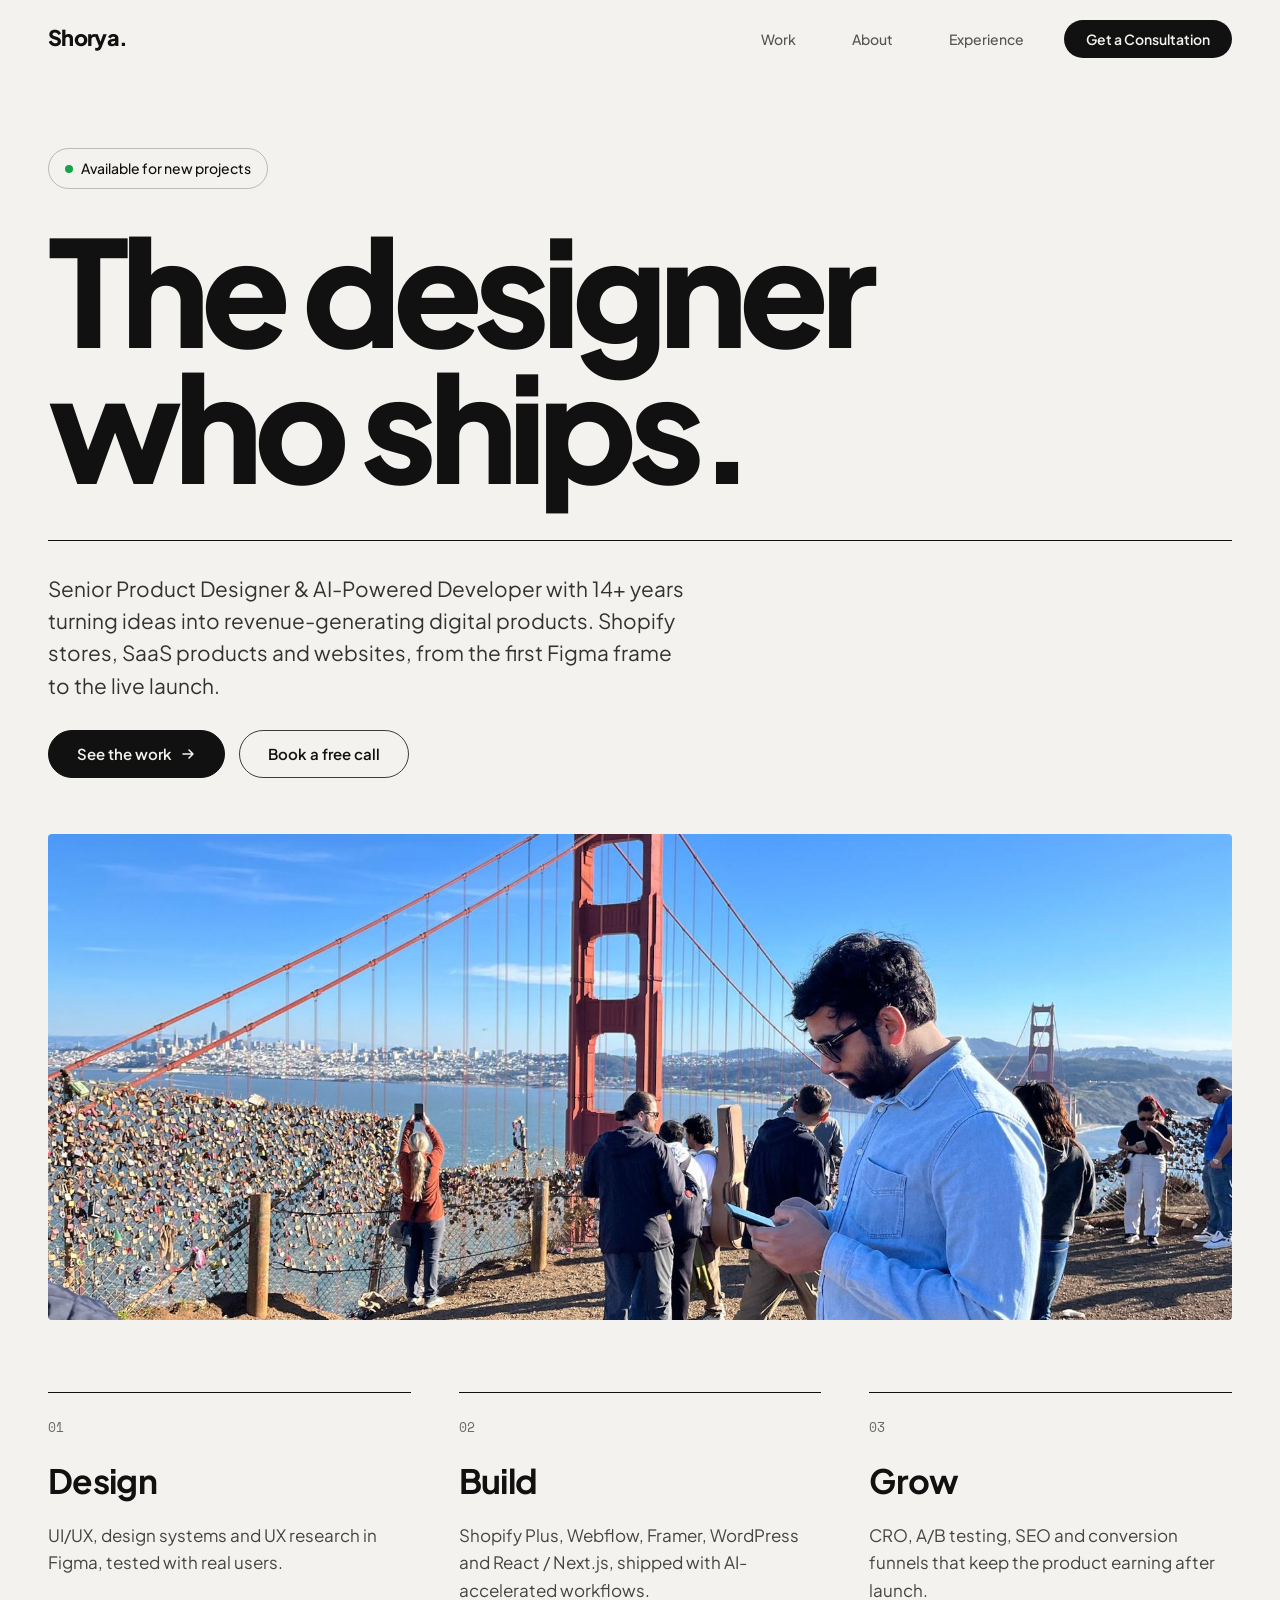
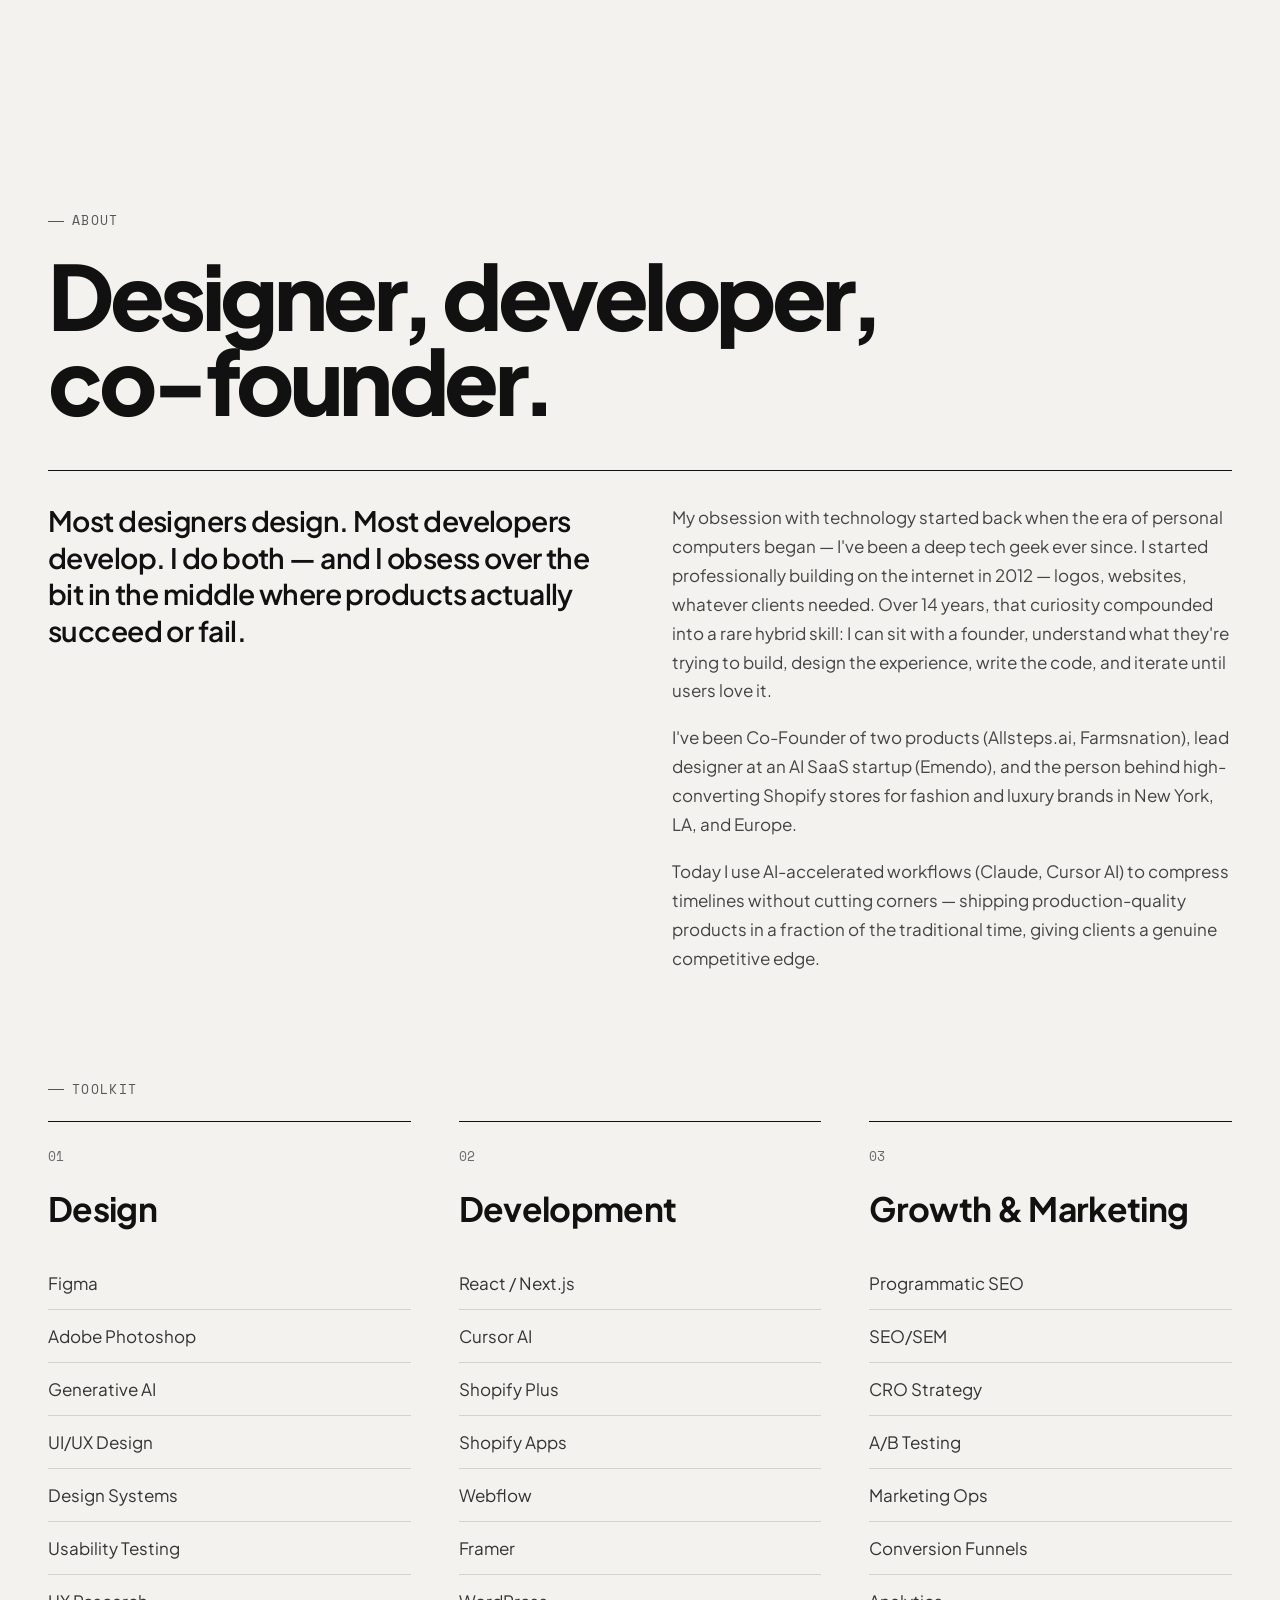
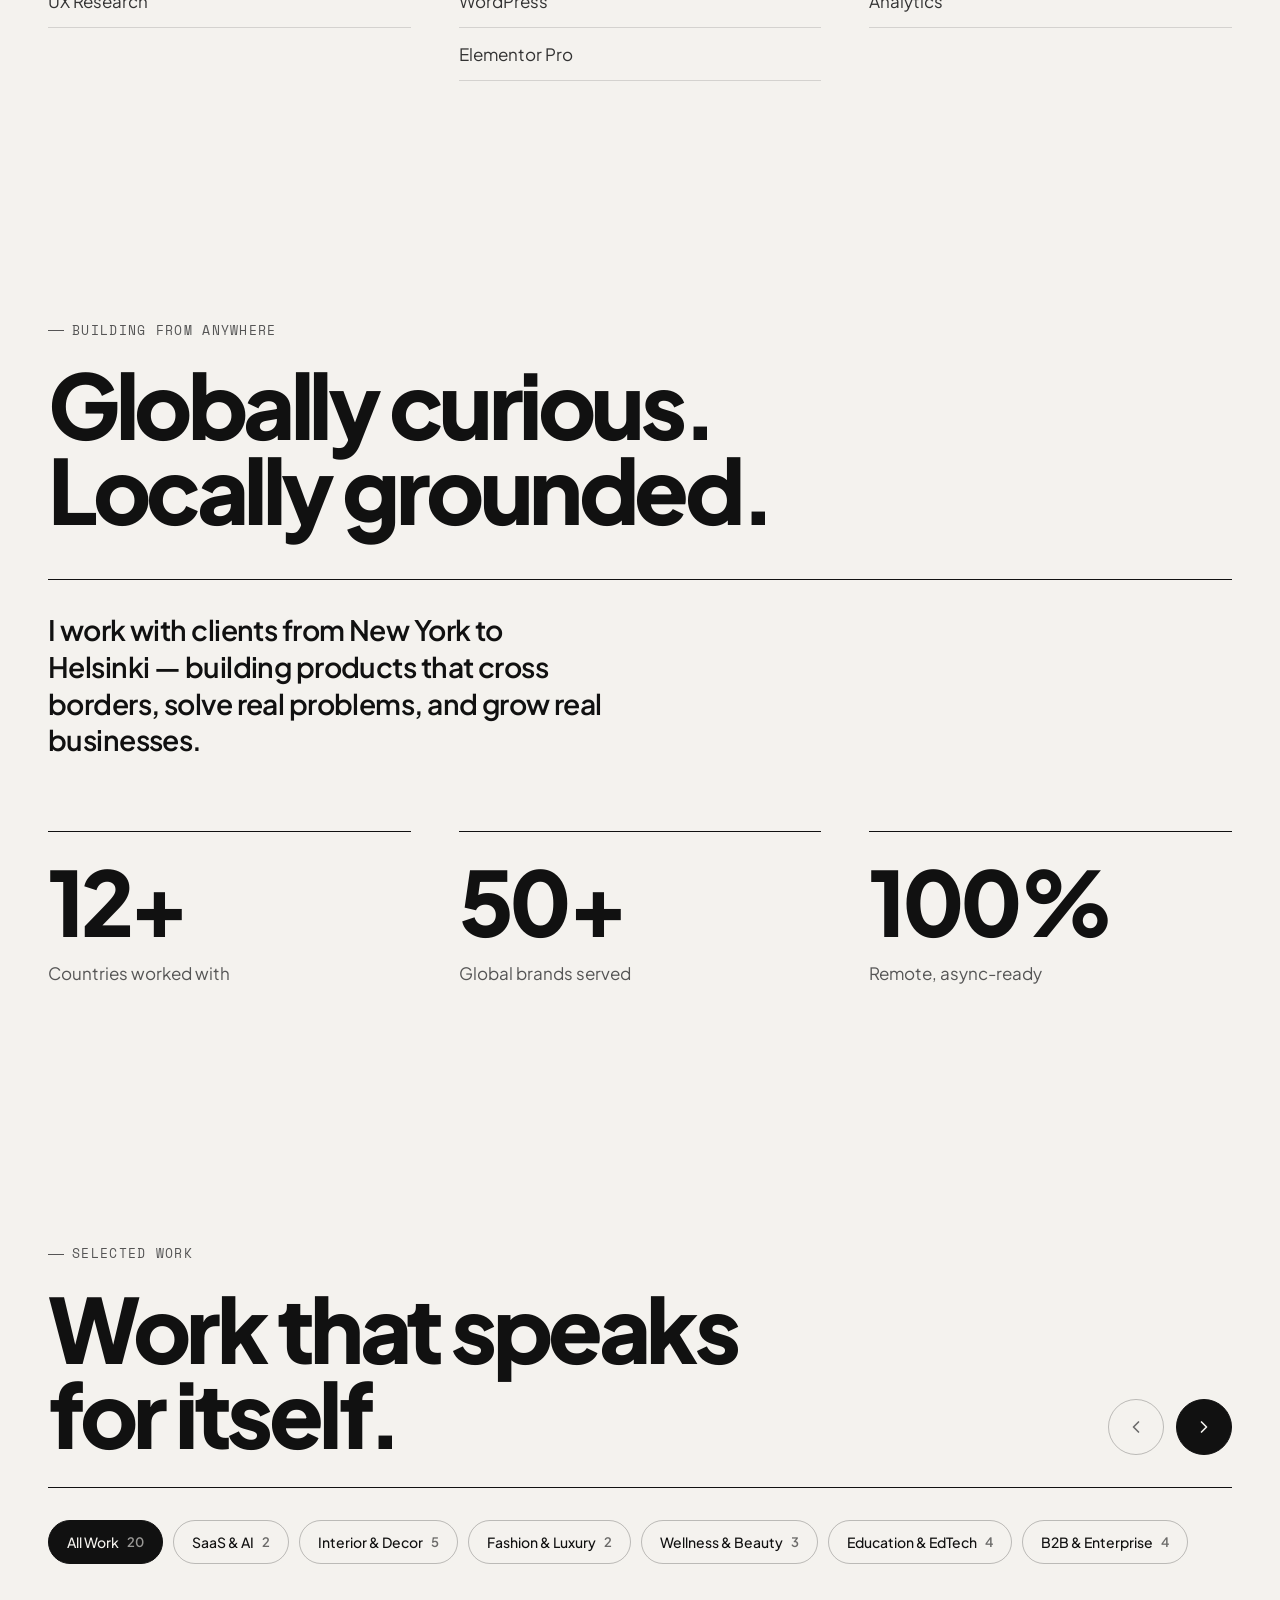
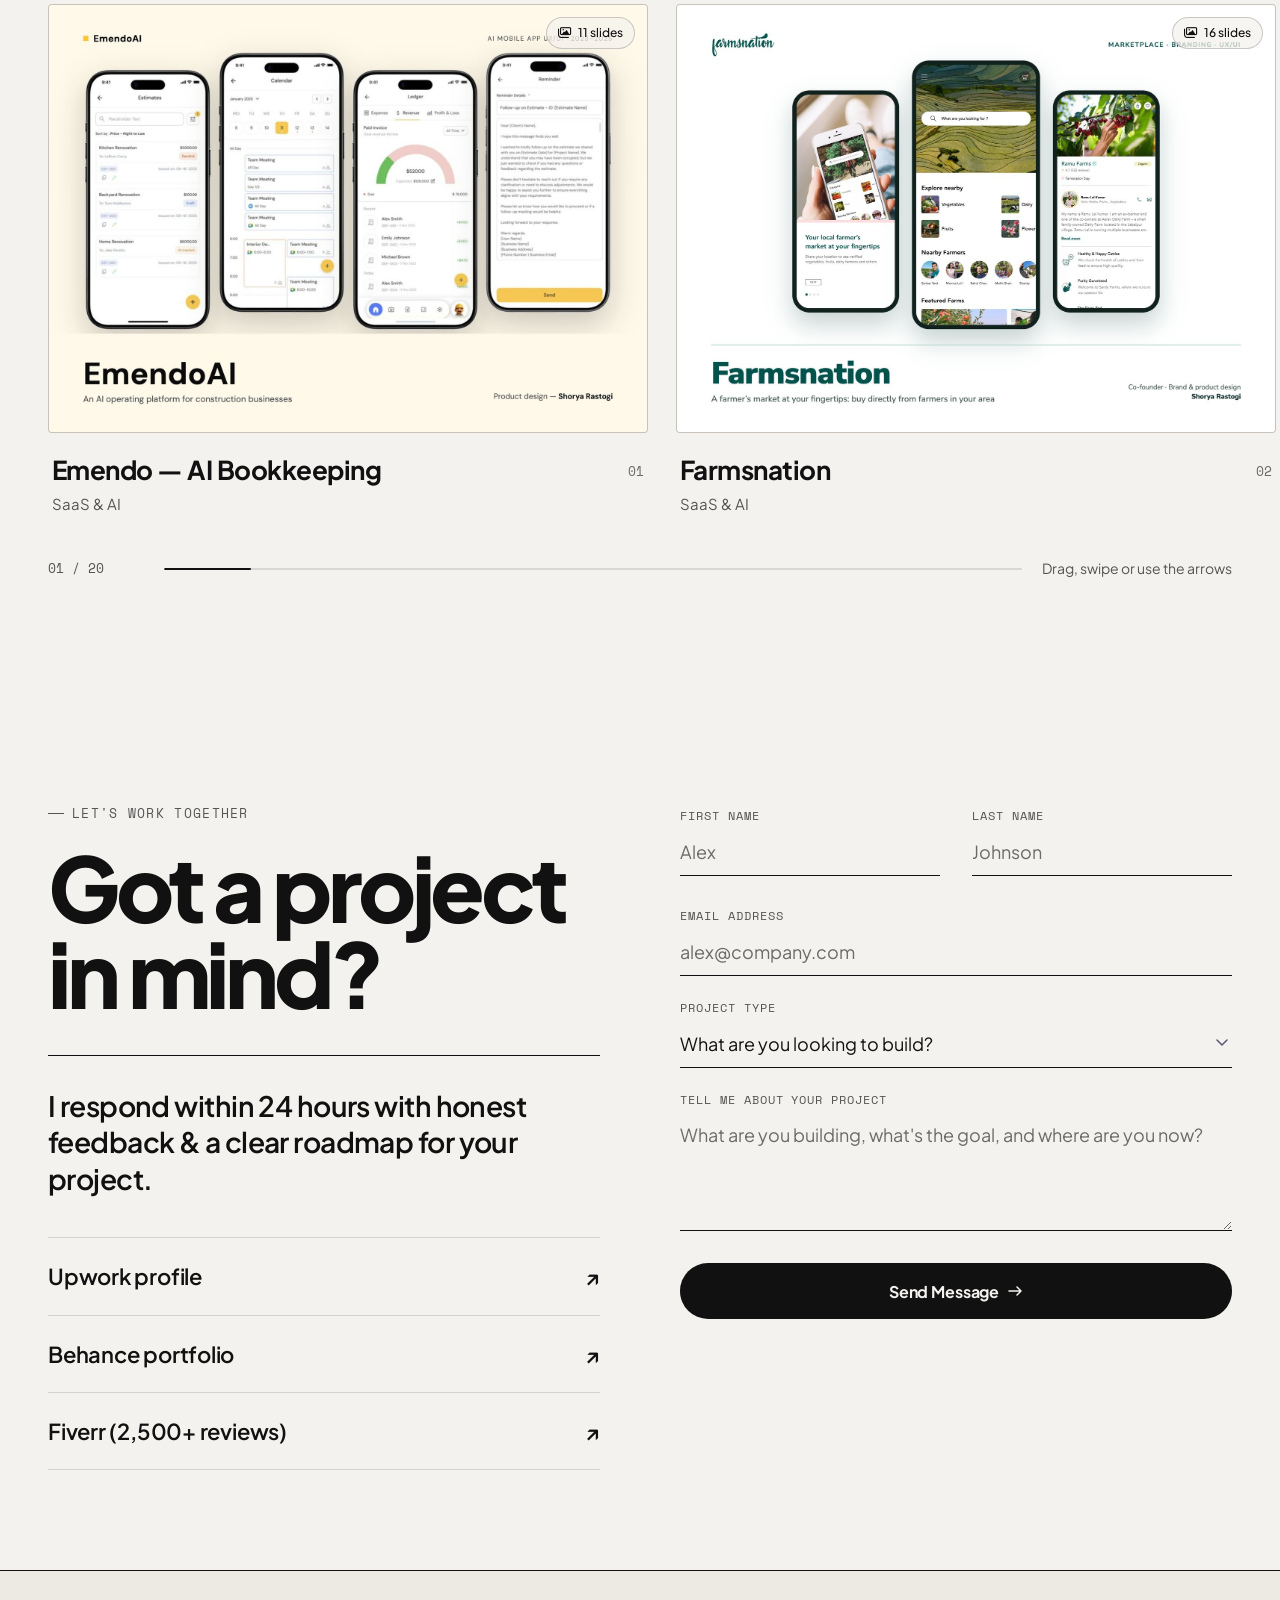
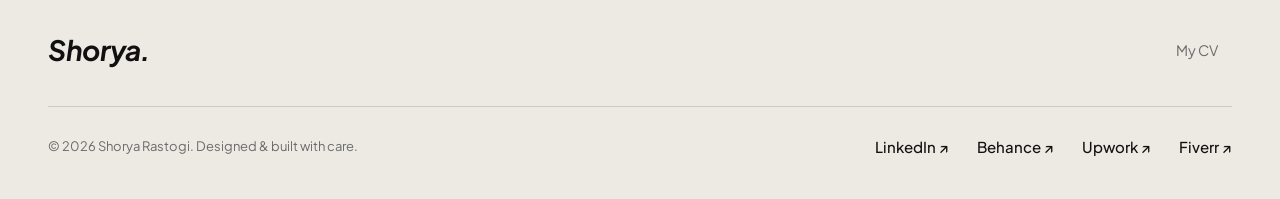
==== commit 14345c5d: "Experience: 12+ years -> 14 years (started 2012) Co-Authored-By: Claude Opus 5.5 <noreply@anthropic." ====
--- a/index.html
+++ b/index.html
@@ -14,7 +14,7 @@
     gtag('config', 'G-60S3DRZBKJ');
   </script>
   <title>Shorya Rastogi — Product Designer & AI-Powered Developer</title>
-  <meta name="description" content="Senior Product Designer & AI-Powered Developer with 12+ years building SaaS products, Shopify stores and digital experiences. From design to launch — I make it happen." />
+  <meta name="description" content="Senior Product Designer & AI-Powered Developer with 14+ years building SaaS products, Shopify stores and digital experiences. From design to launch — I make it happen." />
   <meta property="og:title" content="Shorya Rastogi — Product Designer & Developer" />
   <meta property="og:description" content="I design, build, and ship products that grow businesses. SaaS, Shopify, AI experiences." />
   <meta property="og:type" content="website" />
@@ -74,7 +74,7 @@
       <div class="hero-intro">
         <div class="hero-intro-text">
           <p class="hero-description">
-            Senior Product Designer &amp; AI-Powered Developer with 12+ years turning ideas into
+            Senior Product Designer &amp; AI-Powered Developer with 14+ years turning ideas into
             revenue-generating digital products. Shopify stores, SaaS products and websites,
             from the first Figma frame to the live launch.
           </p>
@@ -127,7 +127,7 @@
       <div class="ed-split reveal">
         <p class="ed-lead">Most designers design. Most developers develop. I do both — and I obsess over the bit in the middle where products actually succeed or fail.</p>
         <div class="ed-body">
-          <p>My obsession with technology started back when the era of personal computers began — I've been a deep tech geek ever since. I started professionally building on the internet in 2012 — logos, websites, whatever clients needed. Over 12+ years, that curiosity compounded into a rare hybrid skill: I can sit with a founder, understand what they're trying to build, design the experience, write the code, and iterate until users love it.</p>
+          <p>My obsession with technology started back when the era of personal computers began — I've been a deep tech geek ever since. I started professionally building on the internet in 2012 — logos, websites, whatever clients needed. Over 14 years, that curiosity compounded into a rare hybrid skill: I can sit with a founder, understand what they're trying to build, design the experience, write the code, and iterate until users love it.</p>
           <p>I've been Co-Founder of two products (Allsteps.ai, Farmsnation), lead designer at an AI SaaS startup (Emendo), and the person behind high-converting Shopify stores for fashion and luxury brands in New York, LA, and Europe.</p>
           <p>Today I use AI-accelerated workflows (Claude, Cursor AI) to compress timelines without cutting corners — shipping production-quality products in a fraction of the traditional time, giving clients a genuine competitive edge.</p>
         </div>
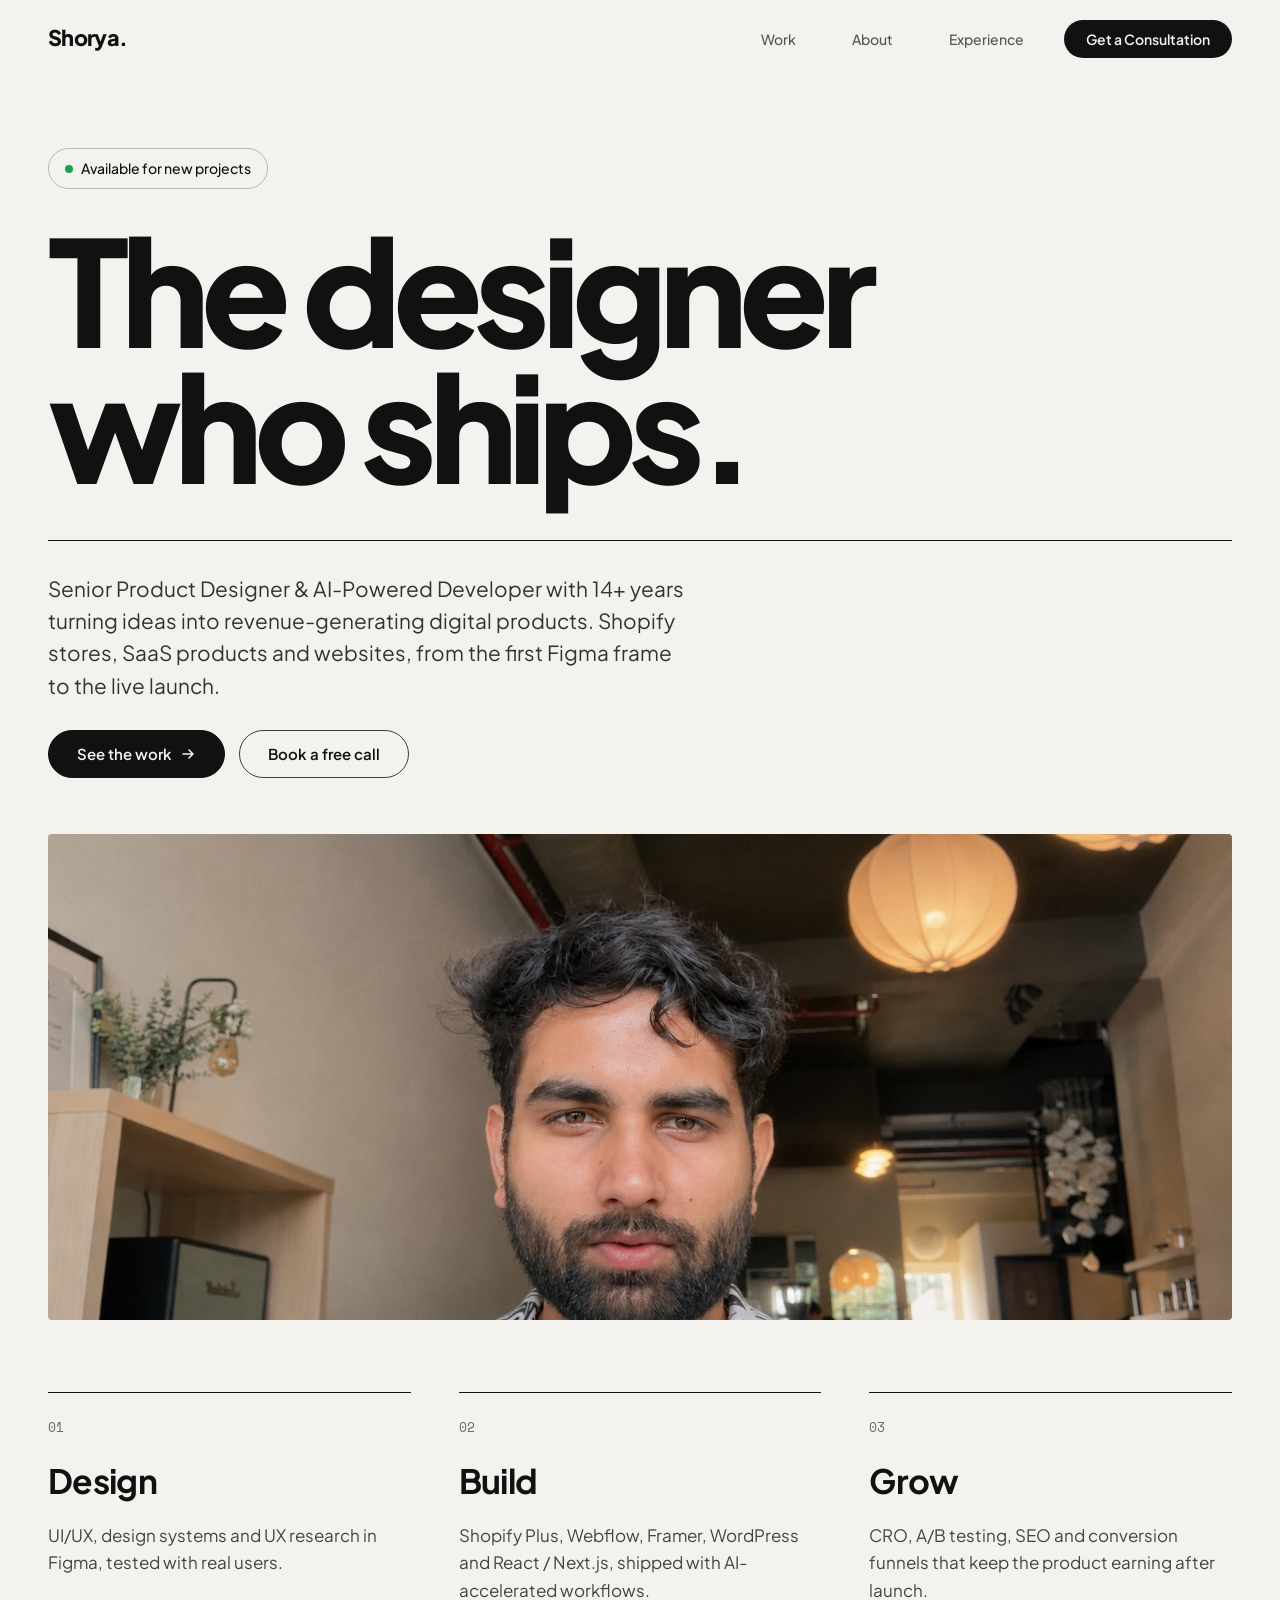
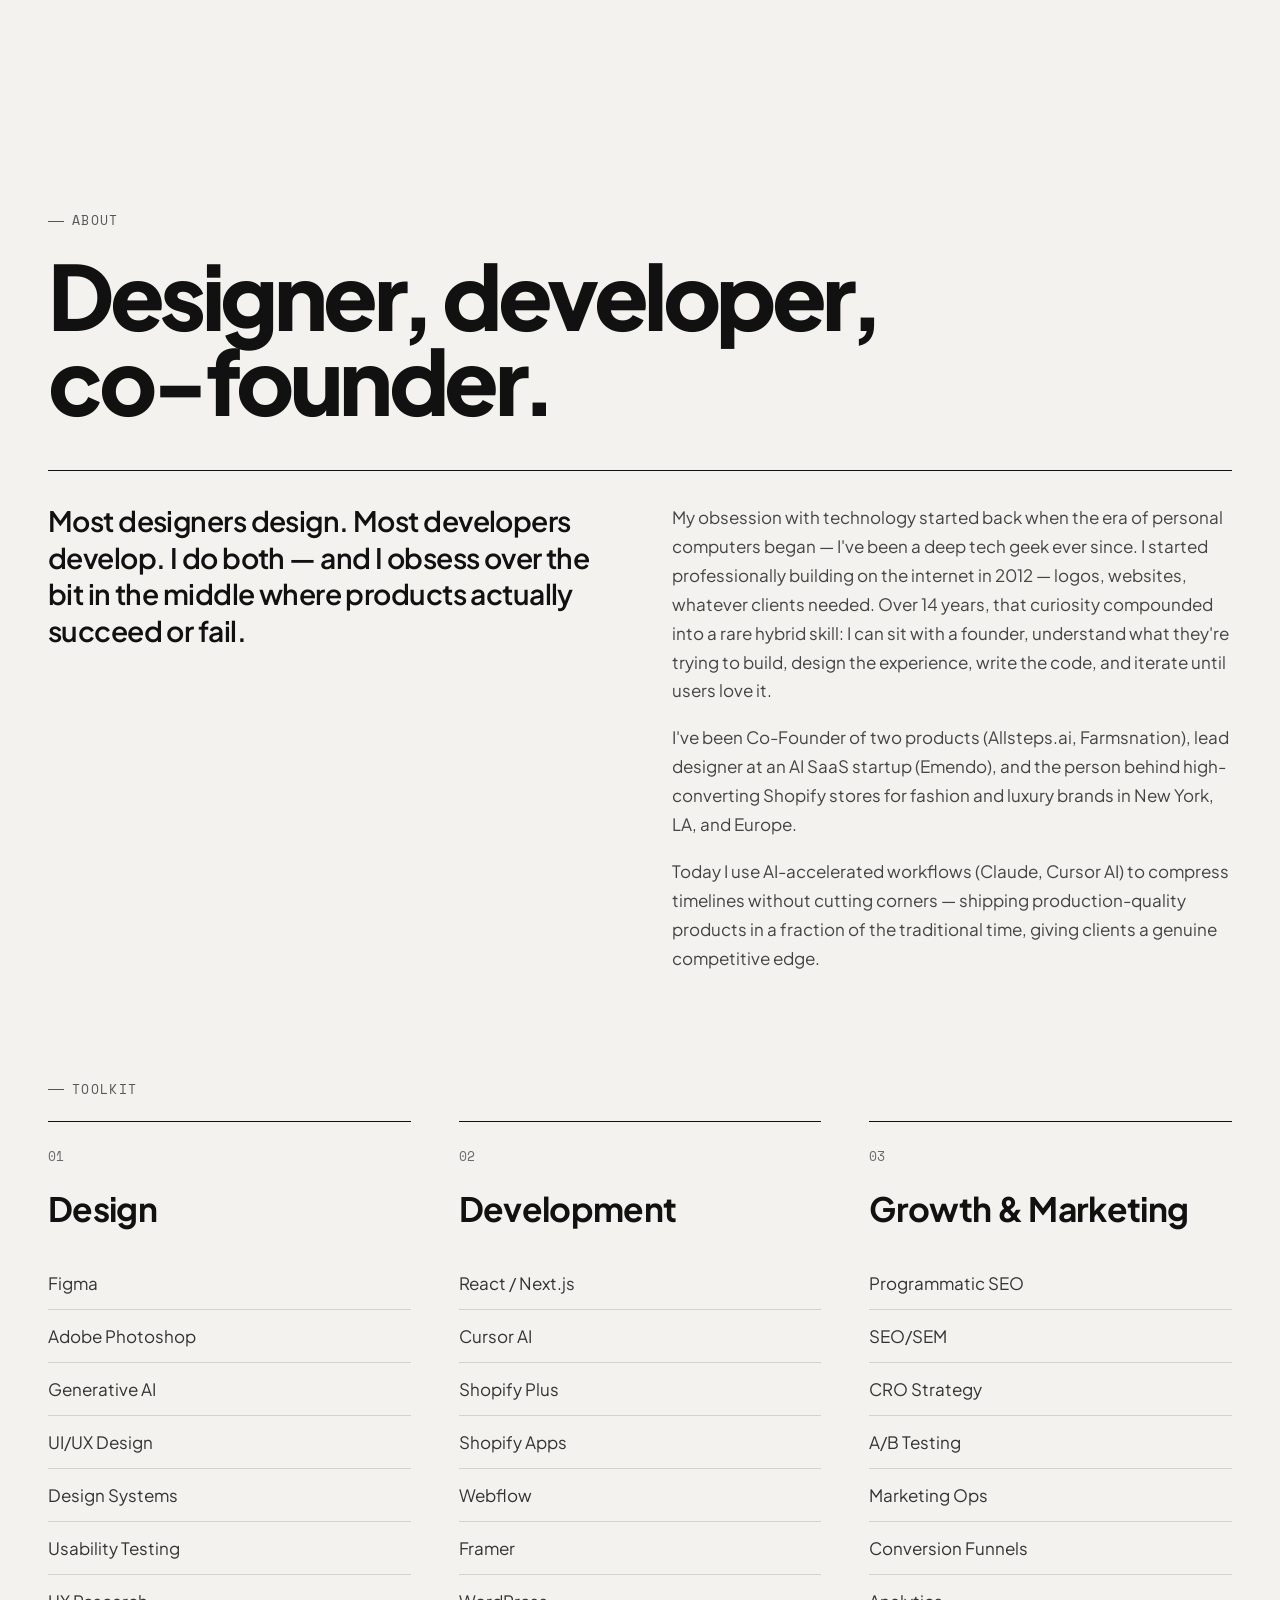
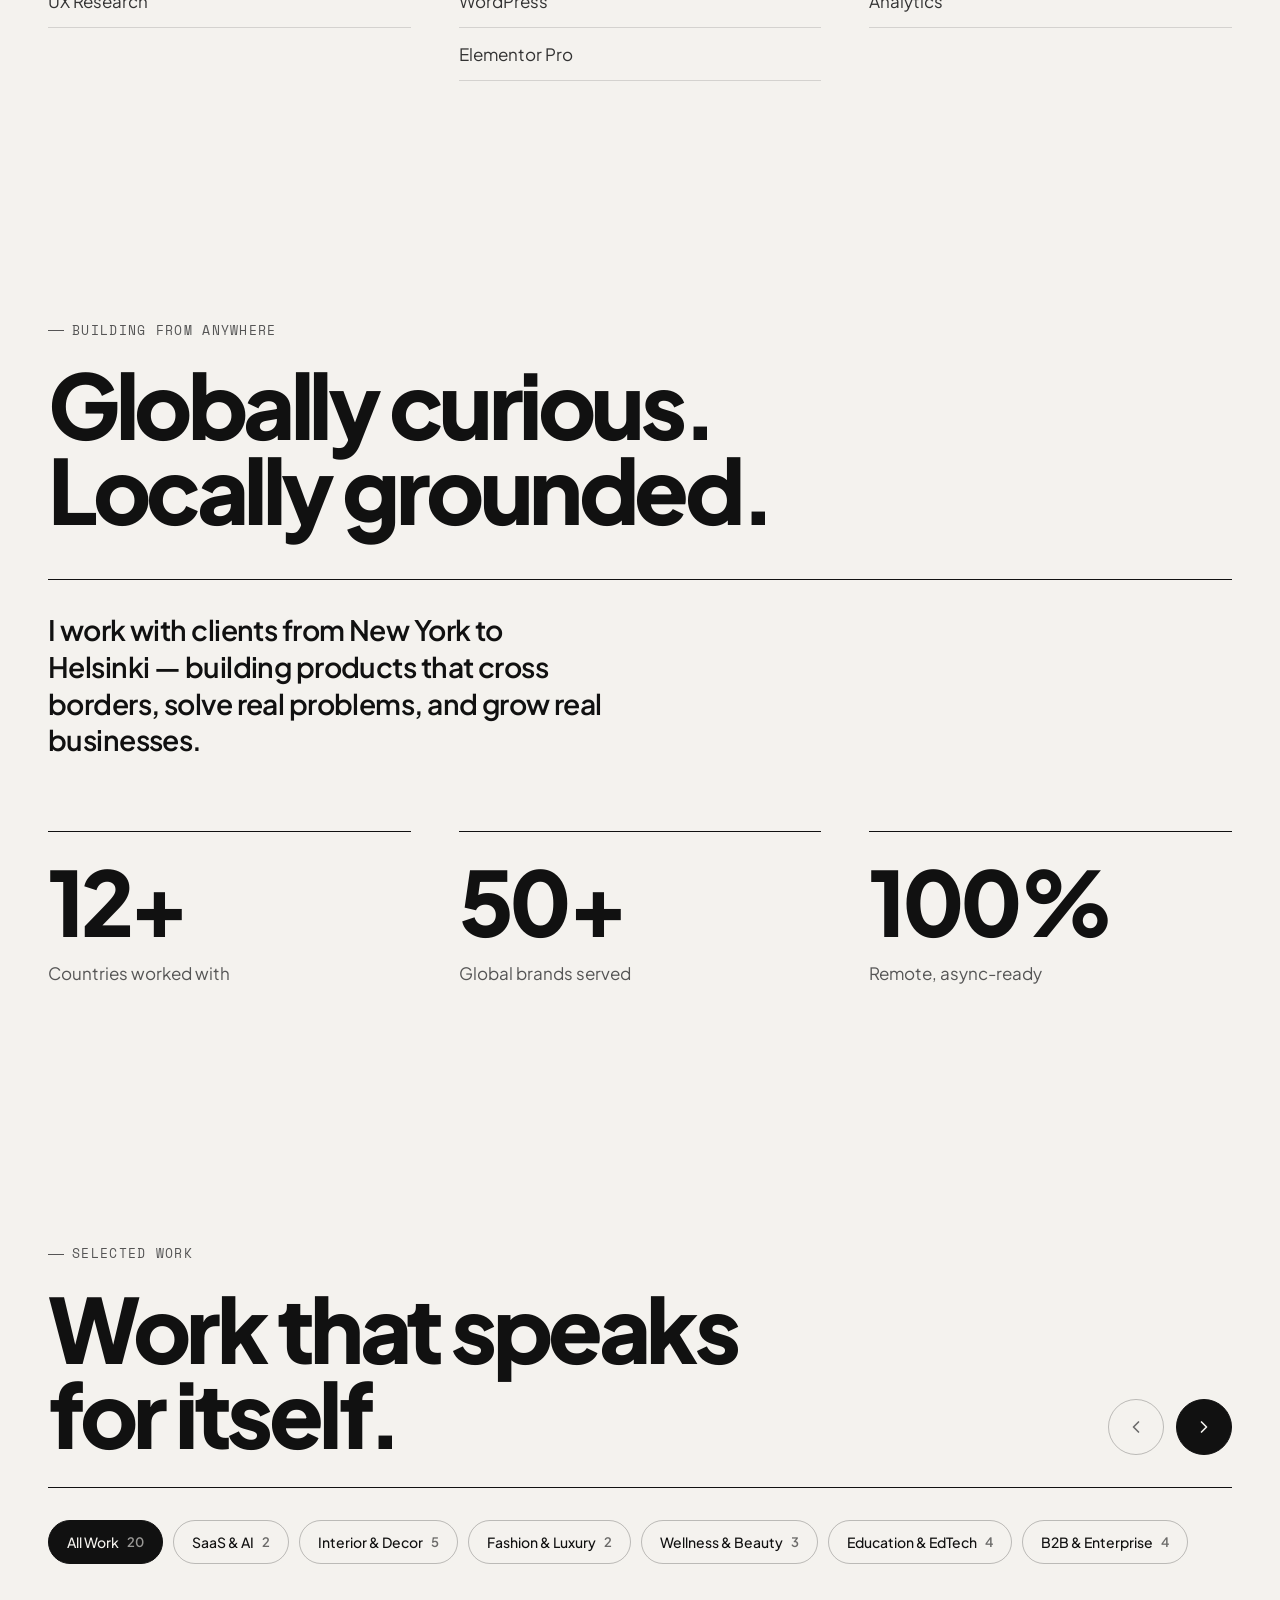
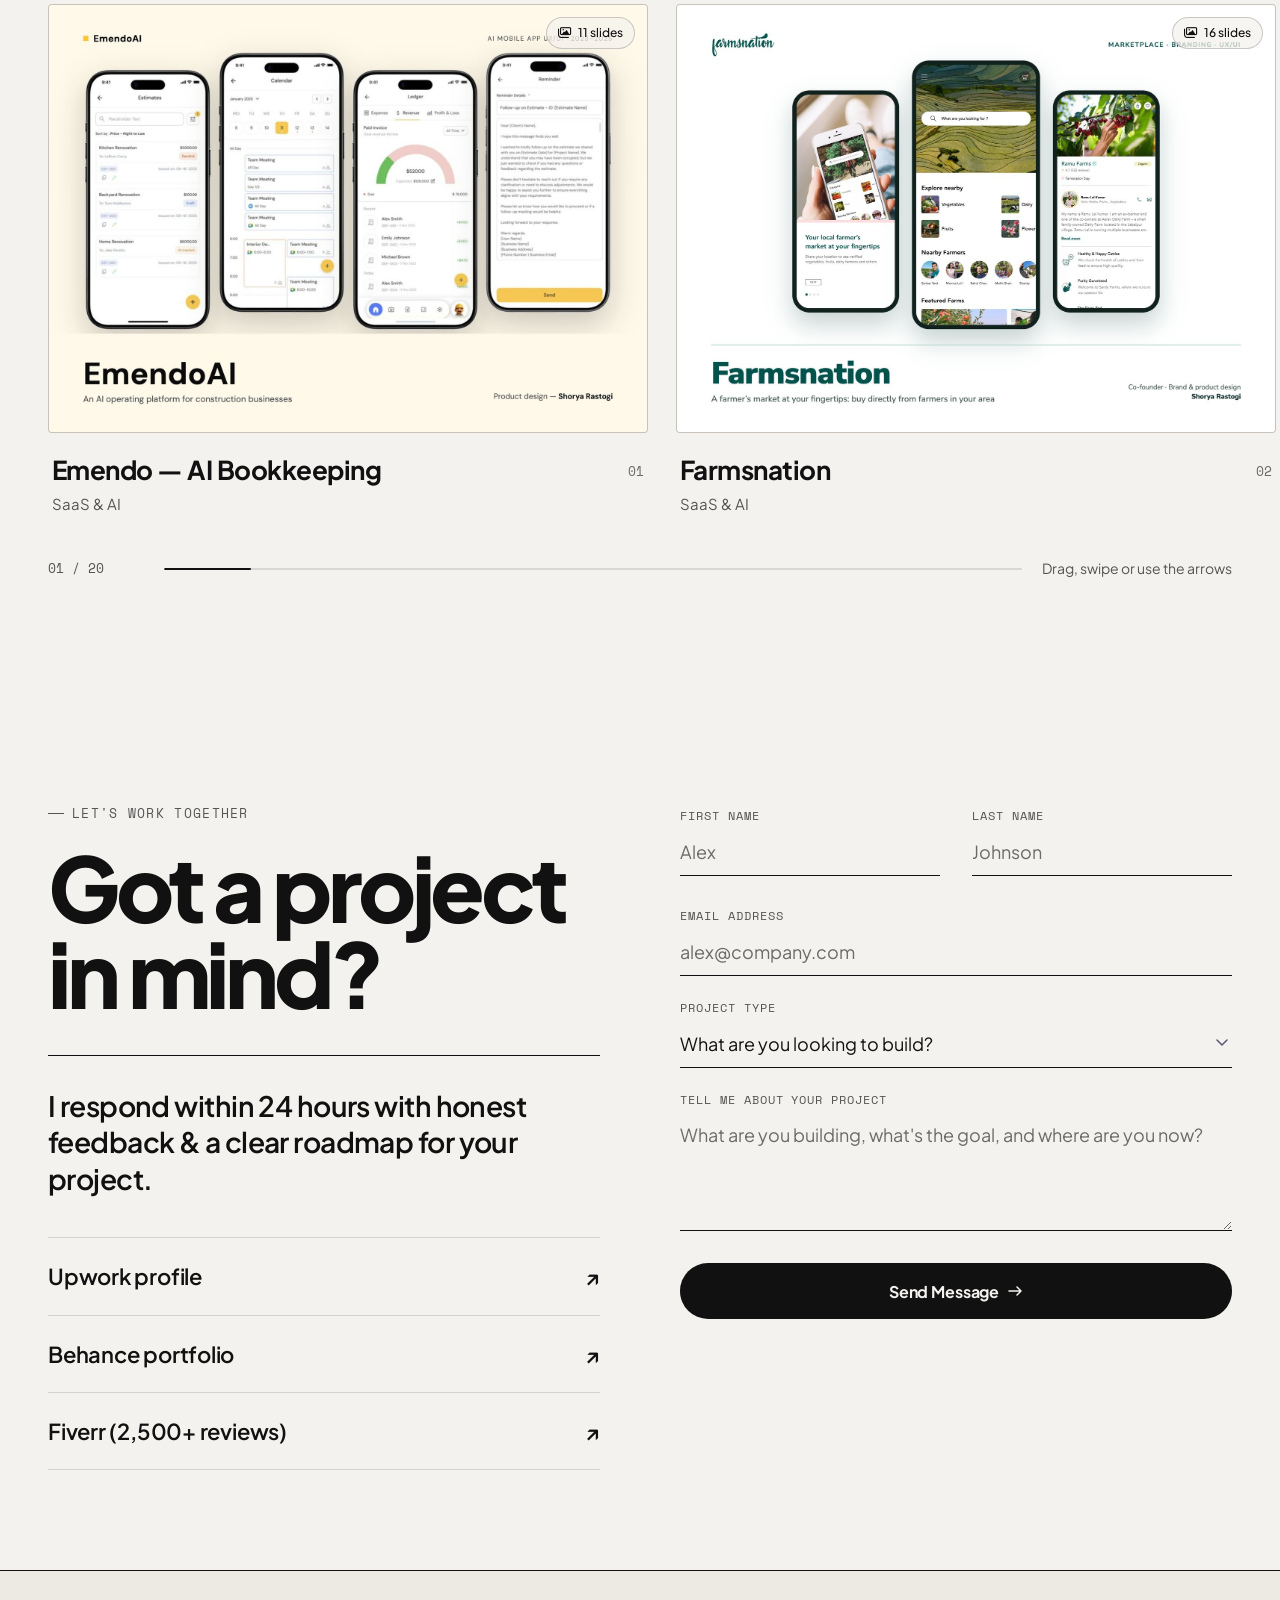
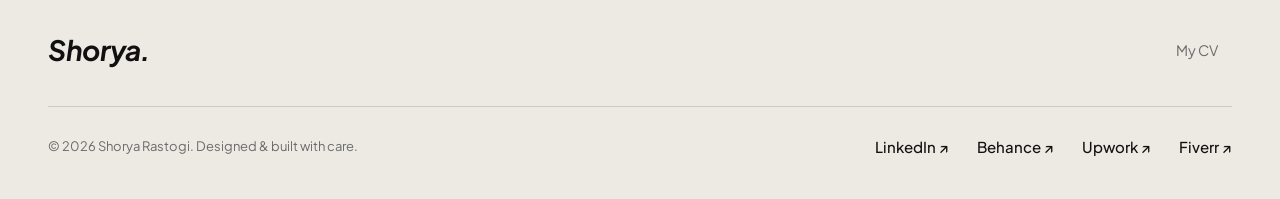
==== commit 3805805b: "Hero: replace Golden Gate cover with new portrait Co-Authored-By: Claude Opus 5.5 <noreply@anthropic" ====
--- a/index.html
+++ b/index.html
@@ -24,7 +24,7 @@
   <link rel="preconnect" href="https://fonts.gstatic.com" crossorigin>
   <link href="https://fonts.googleapis.com/css2?family=Plus+Jakarta+Sans:ital,wght@0,300;0,400;0,500;0,600;0,700;0,800;1,400;1,600&family=Inter:wght@300;400;500;600;700&family=Space+Mono:ital,wght@0,400;0,700;1,400&display=swap" rel="stylesheet">
 
-  <link rel="stylesheet" href="styles.css?v=20261123h" />
+  <link rel="stylesheet" href="styles.css?v=20261125a" />
   <!-- Favicon -->
   <link rel="icon" type="image/svg+xml" href="favicon.svg?v=2" />
   <link rel="icon" type="image/png" sizes="32x32" href="favicon-32.png?v=2" />
@@ -89,7 +89,7 @@
       </div>
 
       <figure class="hero-photo">
-        <img src="assets/hero-cover.jpg" alt="Shorya Rastogi at the Golden Gate Bridge overlook, San Francisco" fetchpriority="high" decoding="async" />
+        <img src="assets/hero-photo-2026.jpg" alt="Portrait of Shorya Rastogi" fetchpriority="high" decoding="async" />
       </figure>
 
       <div class="hero-services">
@@ -415,6 +415,6 @@
     </div>
   </div>
 
-  <script src="main.js?v=20261123h"></script>
+  <script src="main.js?v=20261125a"></script>
 </body>
 </html>
--- a/styles.css
+++ b/styles.css
@@ -374,7 +374,7 @@
   width: 100%;
   height: 100%;
   object-fit: cover;
-  object-position: center center;
+  object-position: center 30%;
   display: block;
 }
 
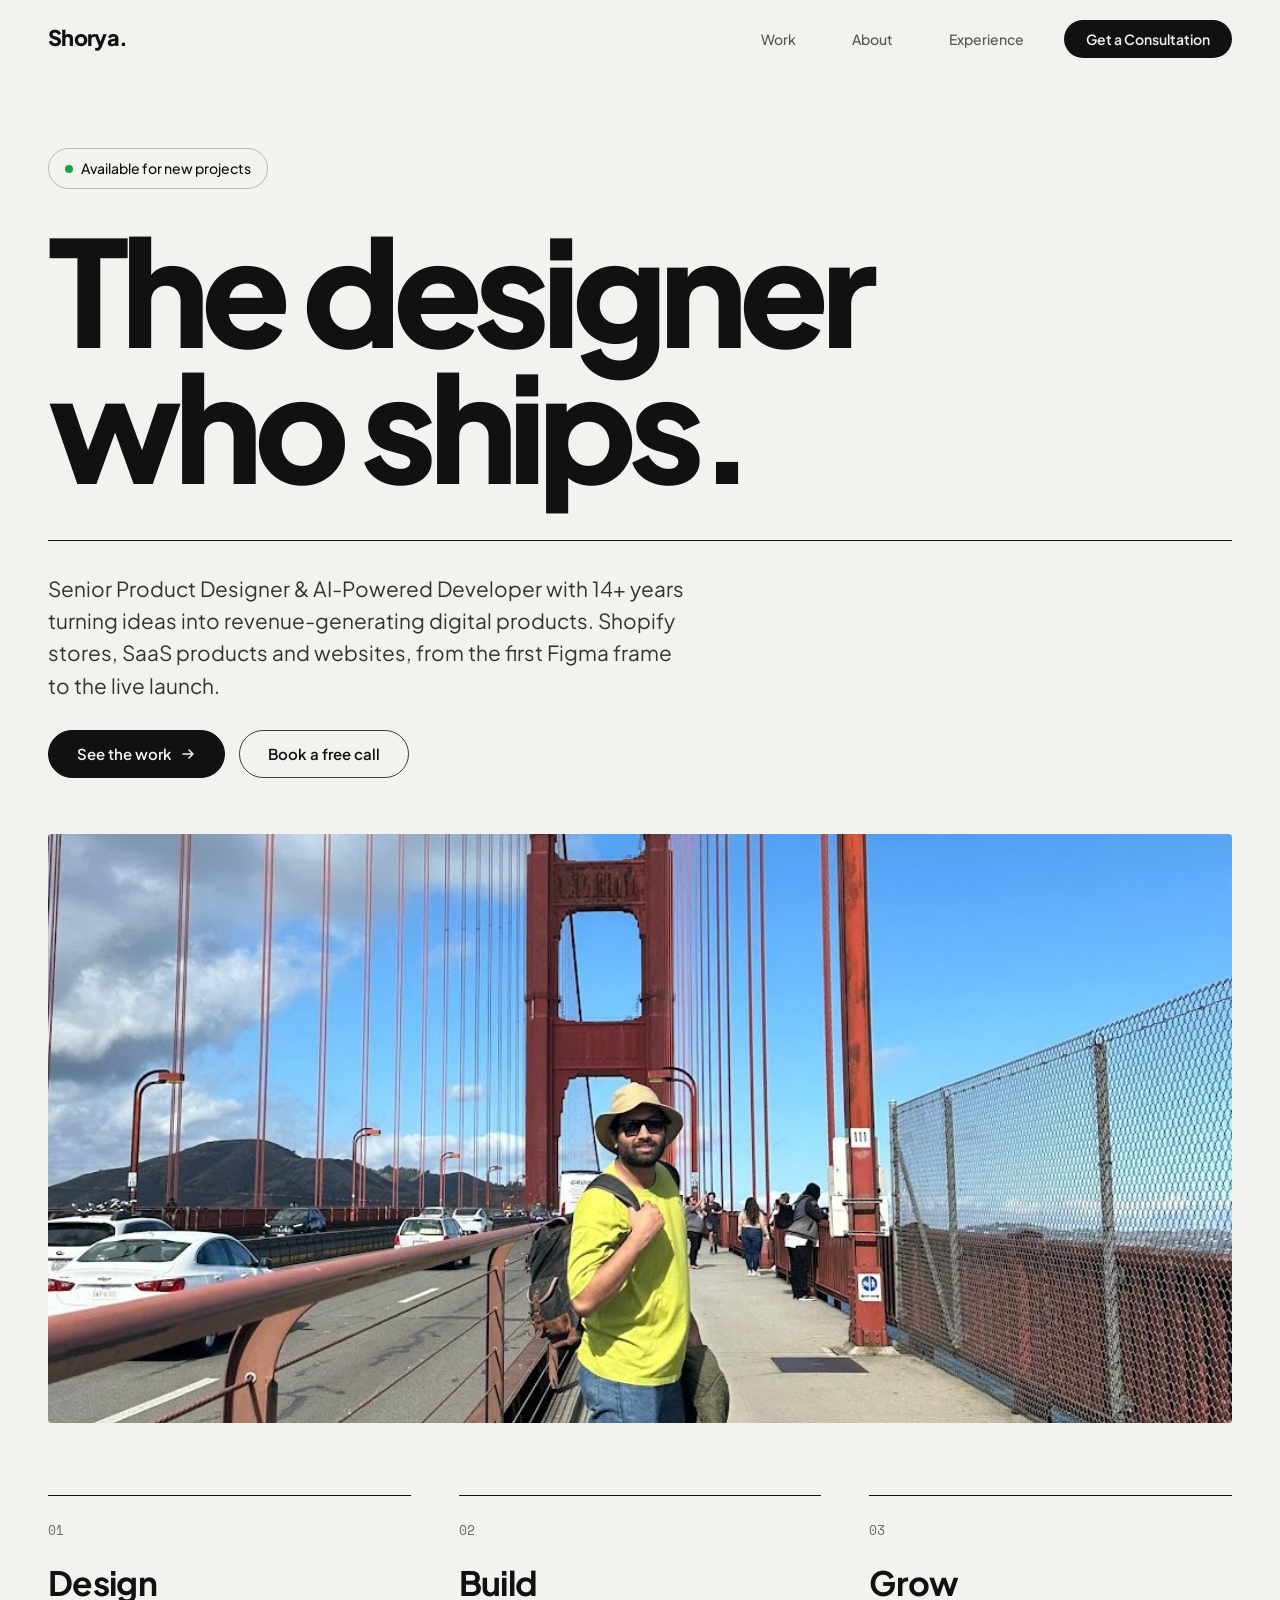
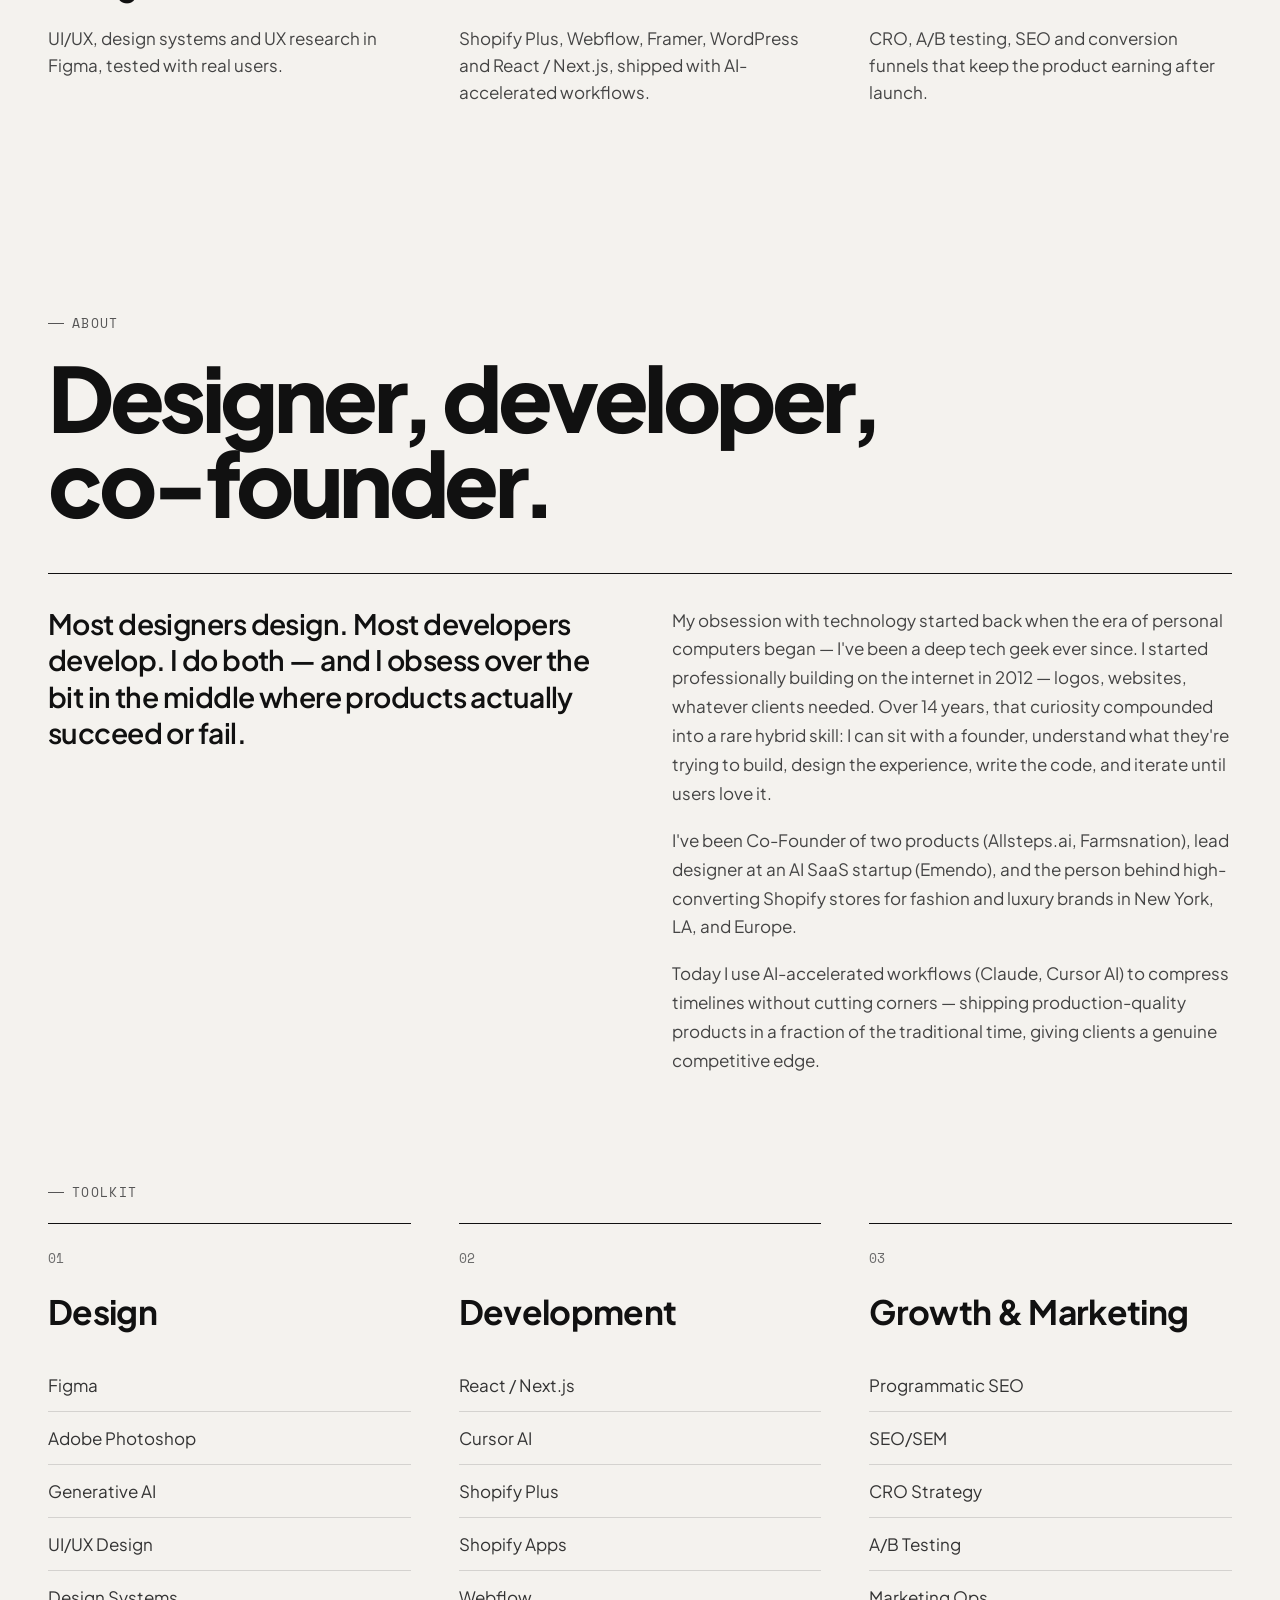
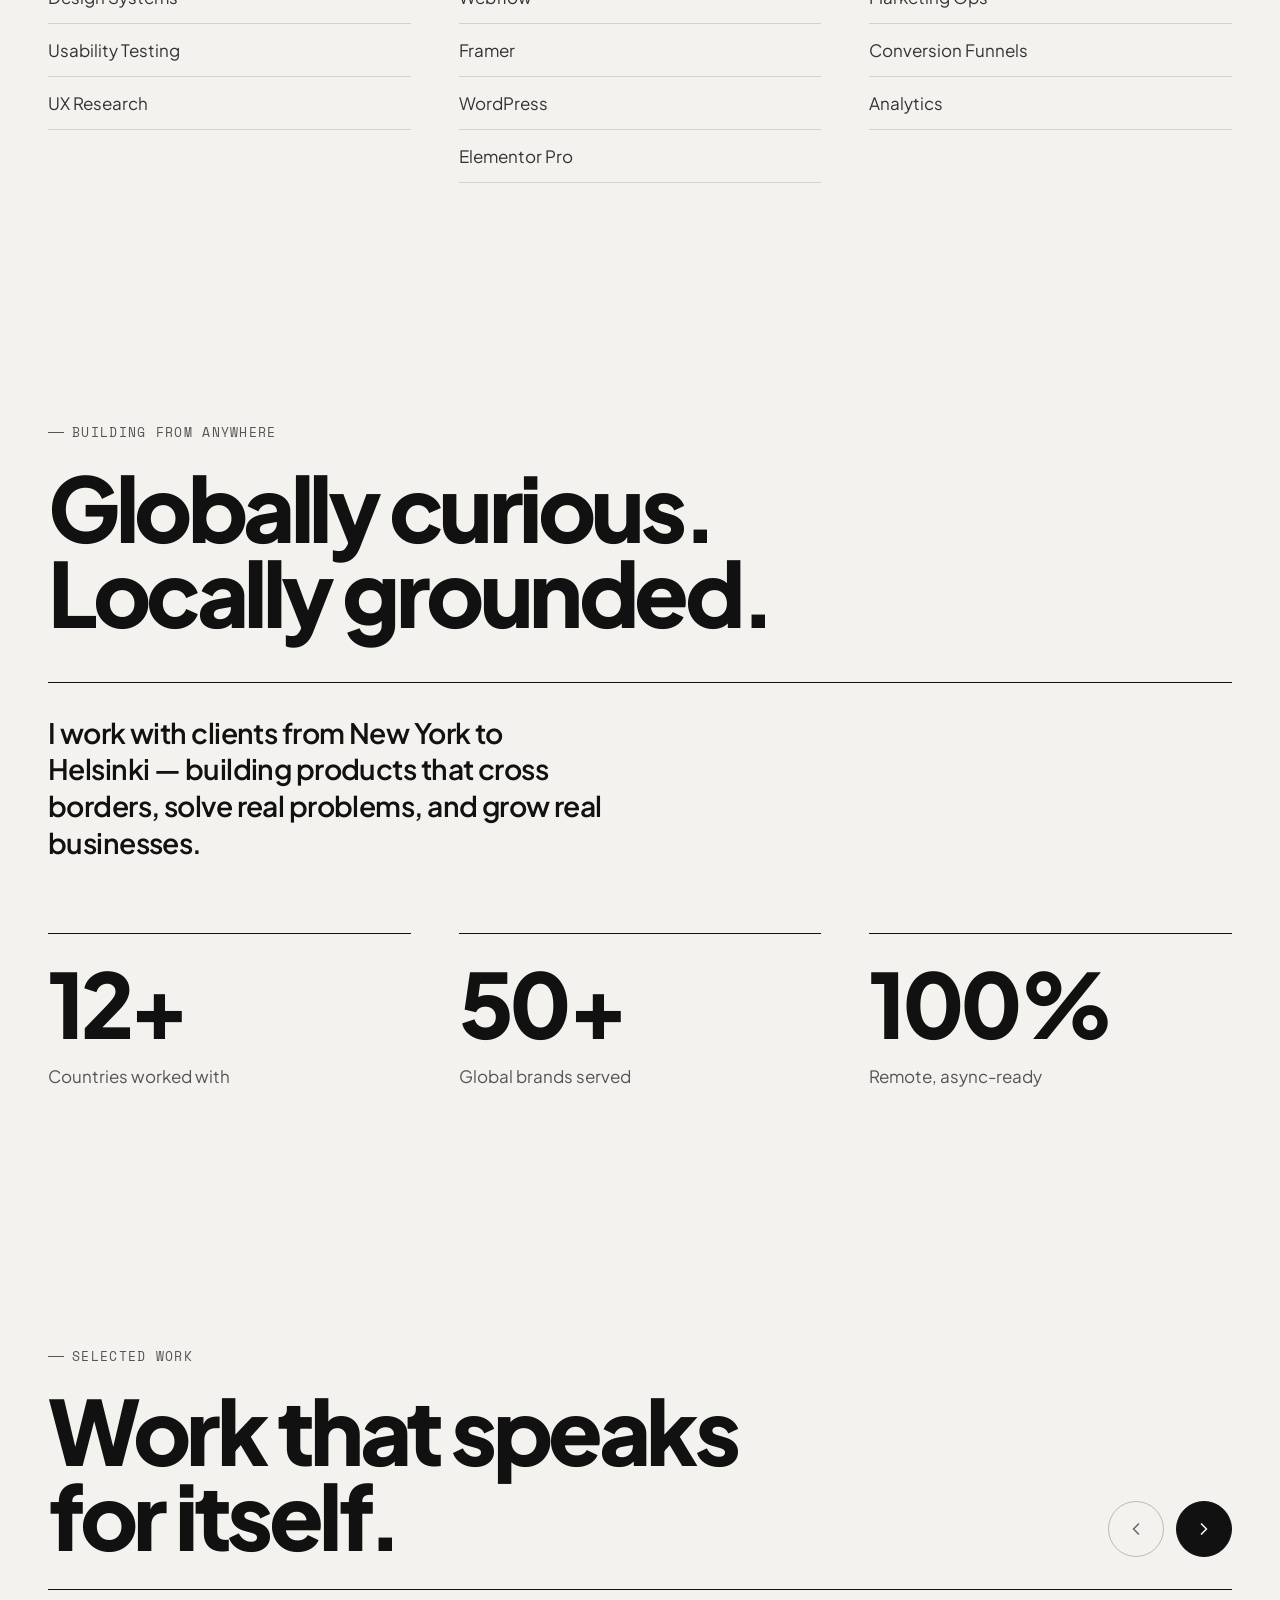
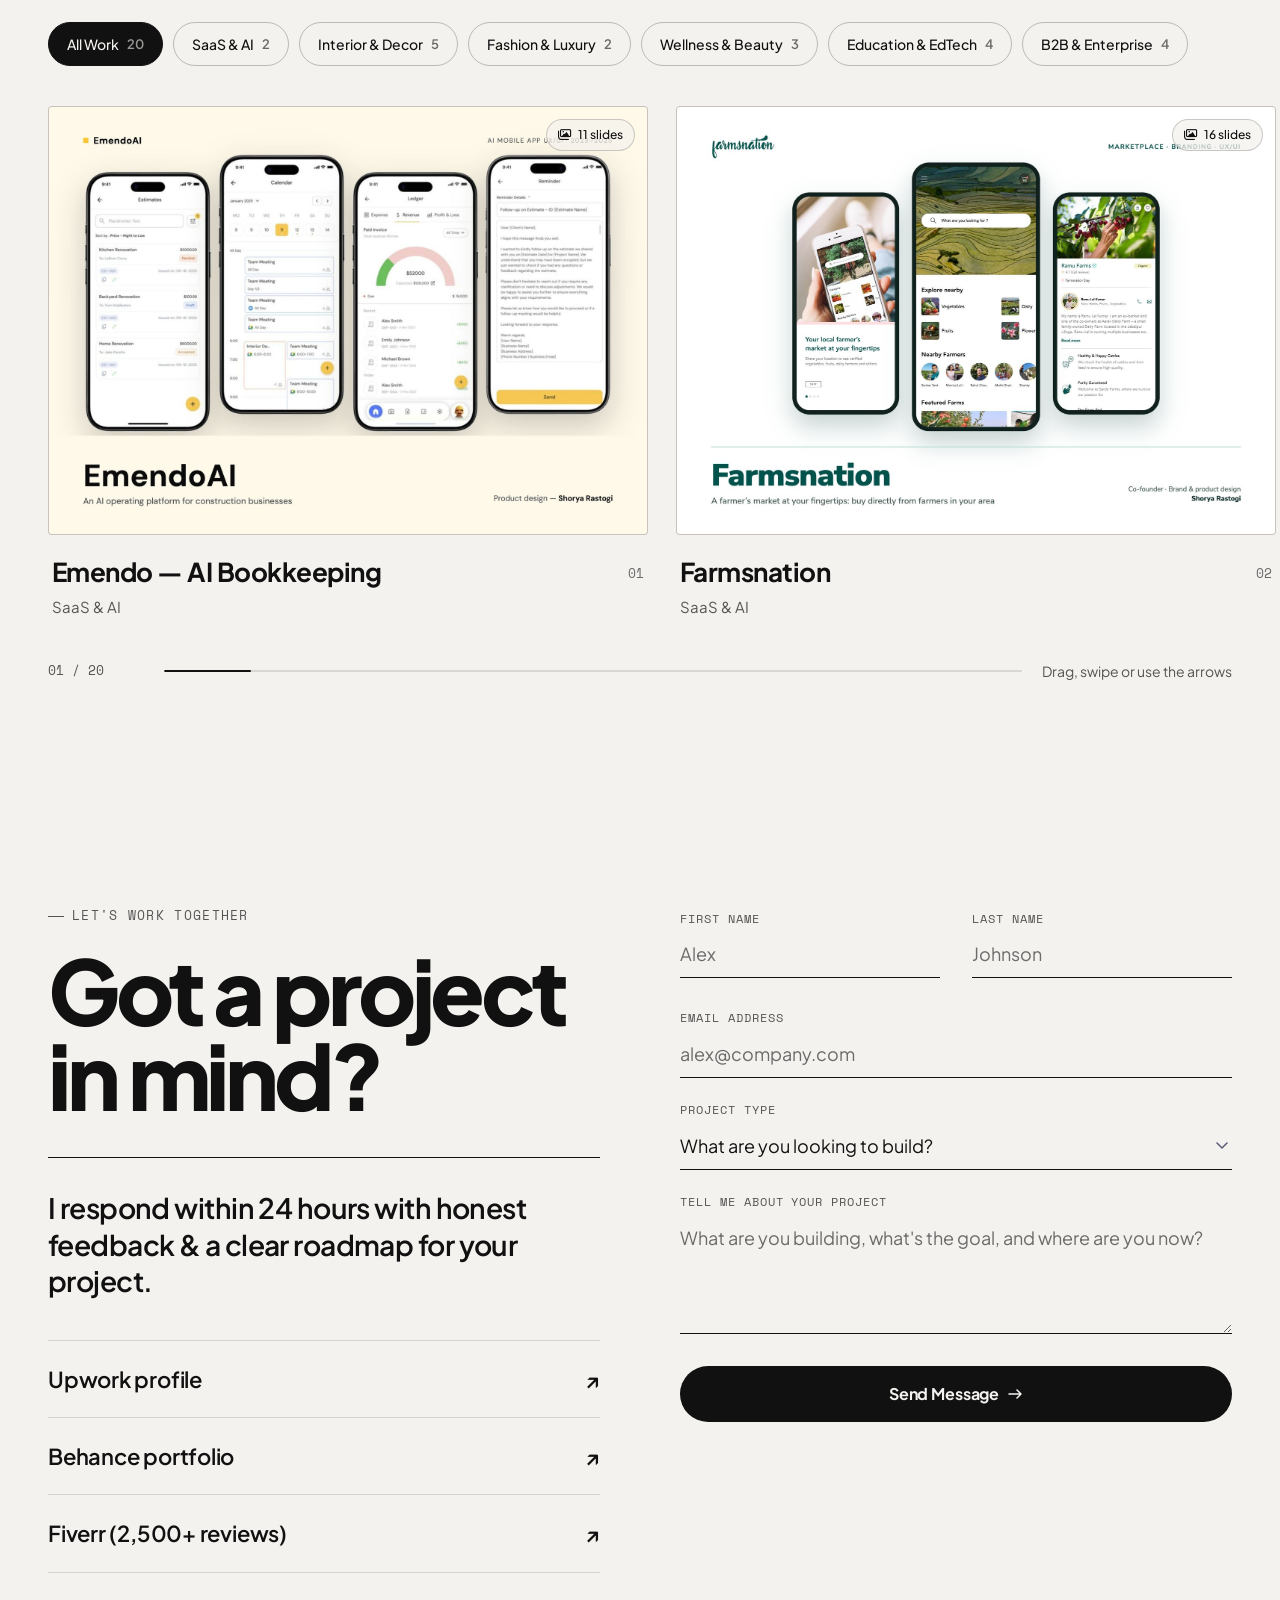
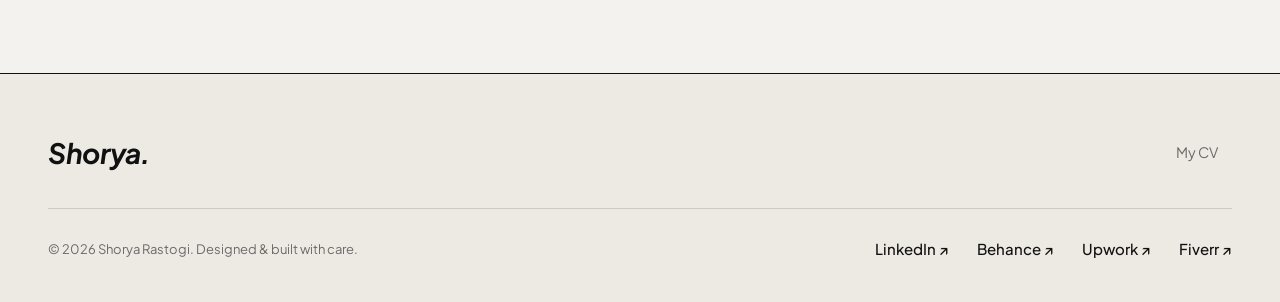
==== commit 876a87fc: "Hero: Golden Gate bridge photo, face-centred crop, taller frame Co-Authored-By: Claude Opus 5.5 <nor" ====
--- a/index.html
+++ b/index.html
@@ -24,7 +24,7 @@
   <link rel="preconnect" href="https://fonts.gstatic.com" crossorigin>
   <link href="https://fonts.googleapis.com/css2?family=Plus+Jakarta+Sans:ital,wght@0,300;0,400;0,500;0,600;0,700;0,800;1,400;1,600&family=Inter:wght@300;400;500;600;700&family=Space+Mono:ital,wght@0,400;0,700;1,400&display=swap" rel="stylesheet">
 
-  <link rel="stylesheet" href="styles.css?v=20261125a" />
+  <link rel="stylesheet" href="styles.css?v=20261125b" />
   <!-- Favicon -->
   <link rel="icon" type="image/svg+xml" href="favicon.svg?v=2" />
   <link rel="icon" type="image/png" sizes="32x32" href="favicon-32.png?v=2" />
@@ -89,7 +89,7 @@
       </div>
 
       <figure class="hero-photo">
-        <img src="assets/hero-photo-2026.jpg" alt="Portrait of Shorya Rastogi" fetchpriority="high" decoding="async" />
+        <img src="assets/hero-photo-bridge.jpg" alt="Shorya Rastogi on the Golden Gate Bridge, San Francisco" fetchpriority="high" decoding="async" />
       </figure>
 
       <div class="hero-services">
@@ -415,6 +415,6 @@
     </div>
   </div>
 
-  <script src="main.js?v=20261125a"></script>
+  <script src="main.js?v=20261125b"></script>
 </body>
 </html>
--- a/styles.css
+++ b/styles.css
@@ -365,7 +365,7 @@
 }
 .hero-photo {
   margin: 56px 0 0;
-  height: clamp(280px, 38vw, 560px);
+  height: clamp(320px, 46vw, 680px);
   border-radius: 4px;
   overflow: hidden;
   background: var(--bg-elevated);
@@ -374,7 +374,7 @@
   width: 100%;
   height: 100%;
   object-fit: cover;
-  object-position: center 30%;
+  object-position: center center;
   display: block;
 }
 
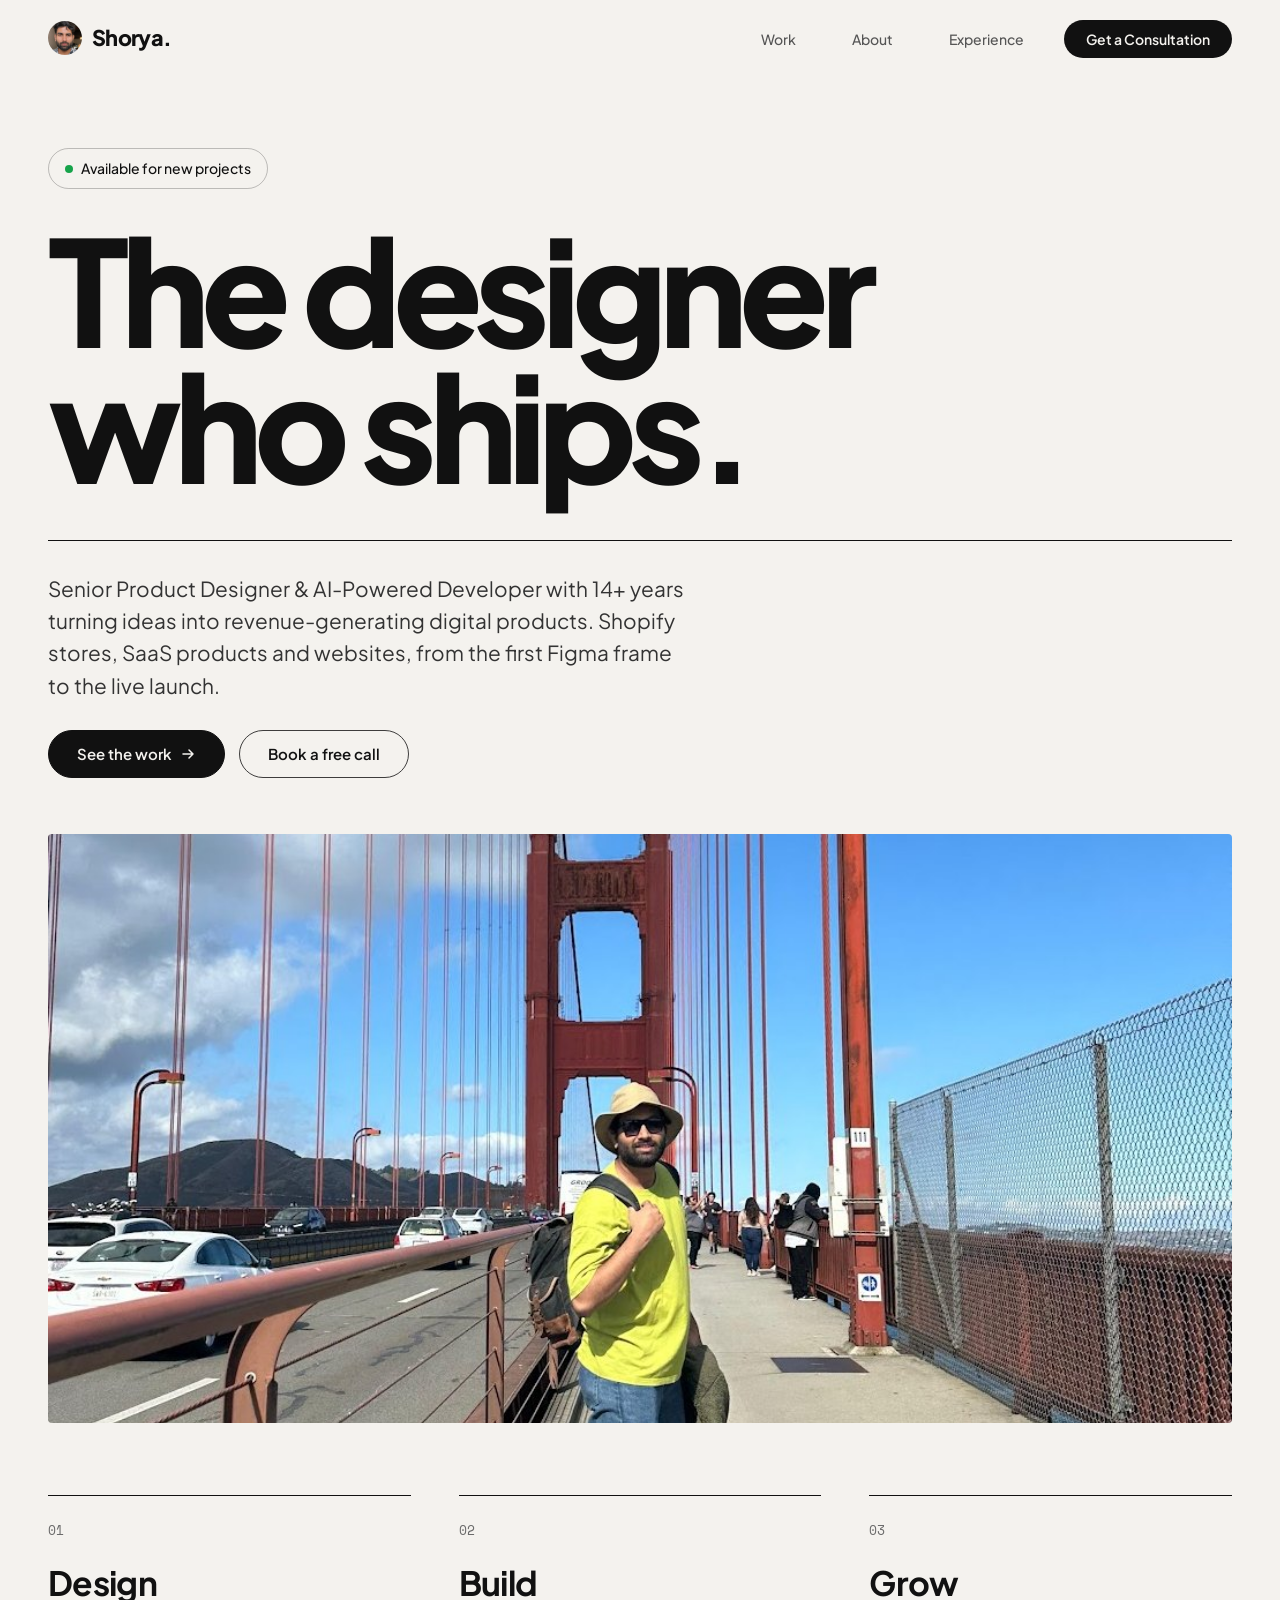
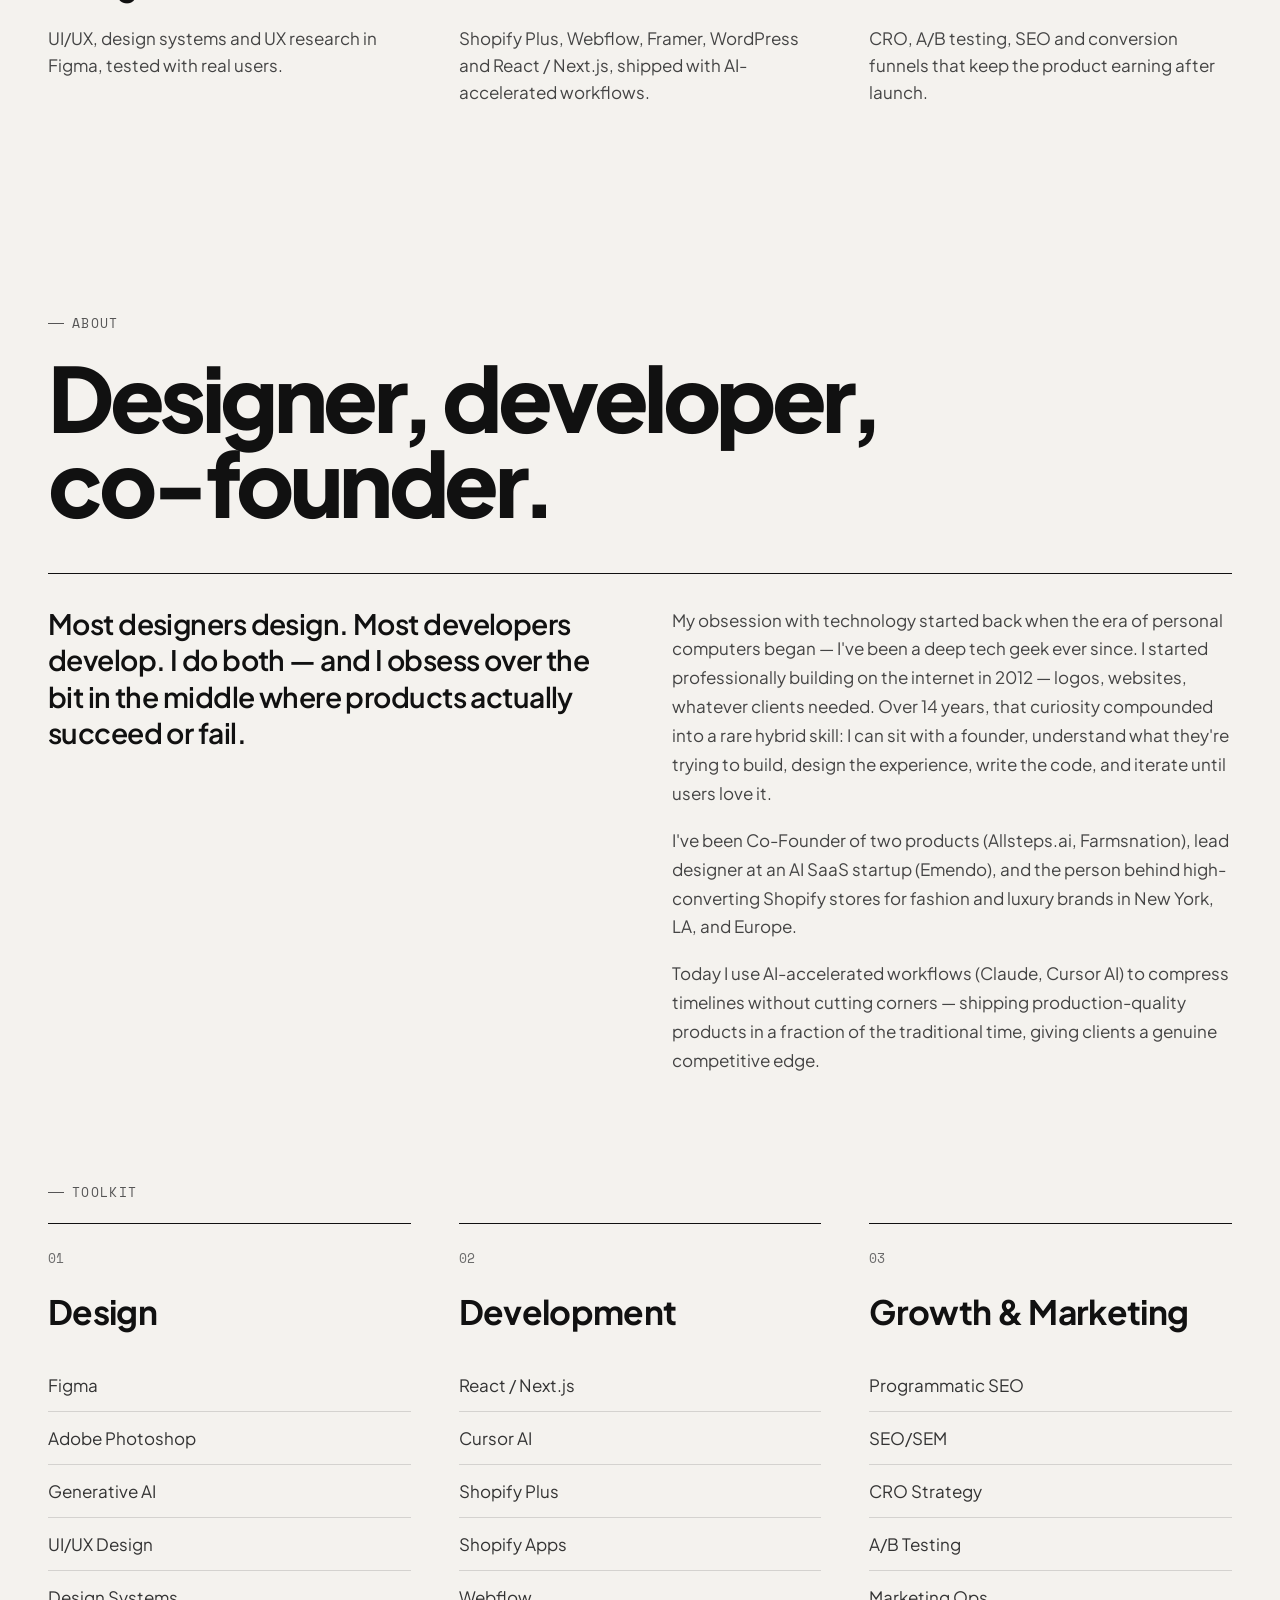
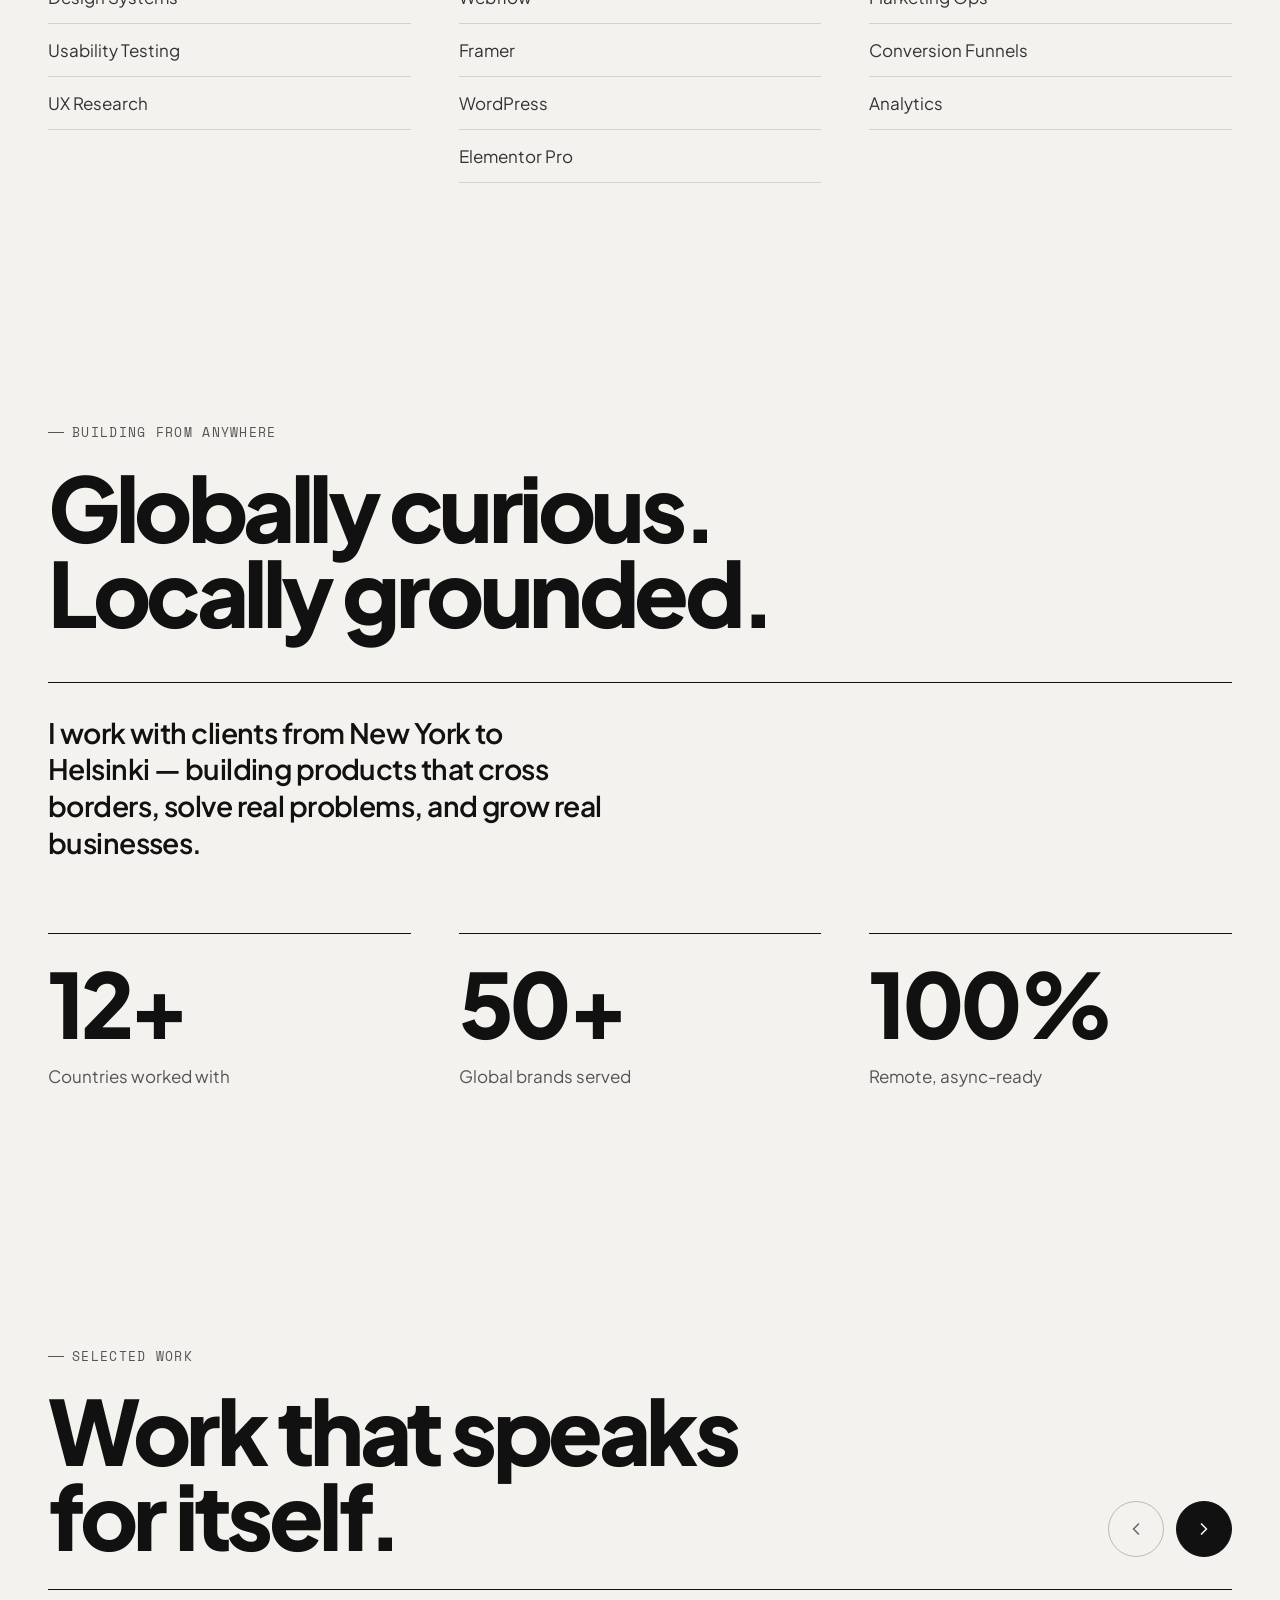
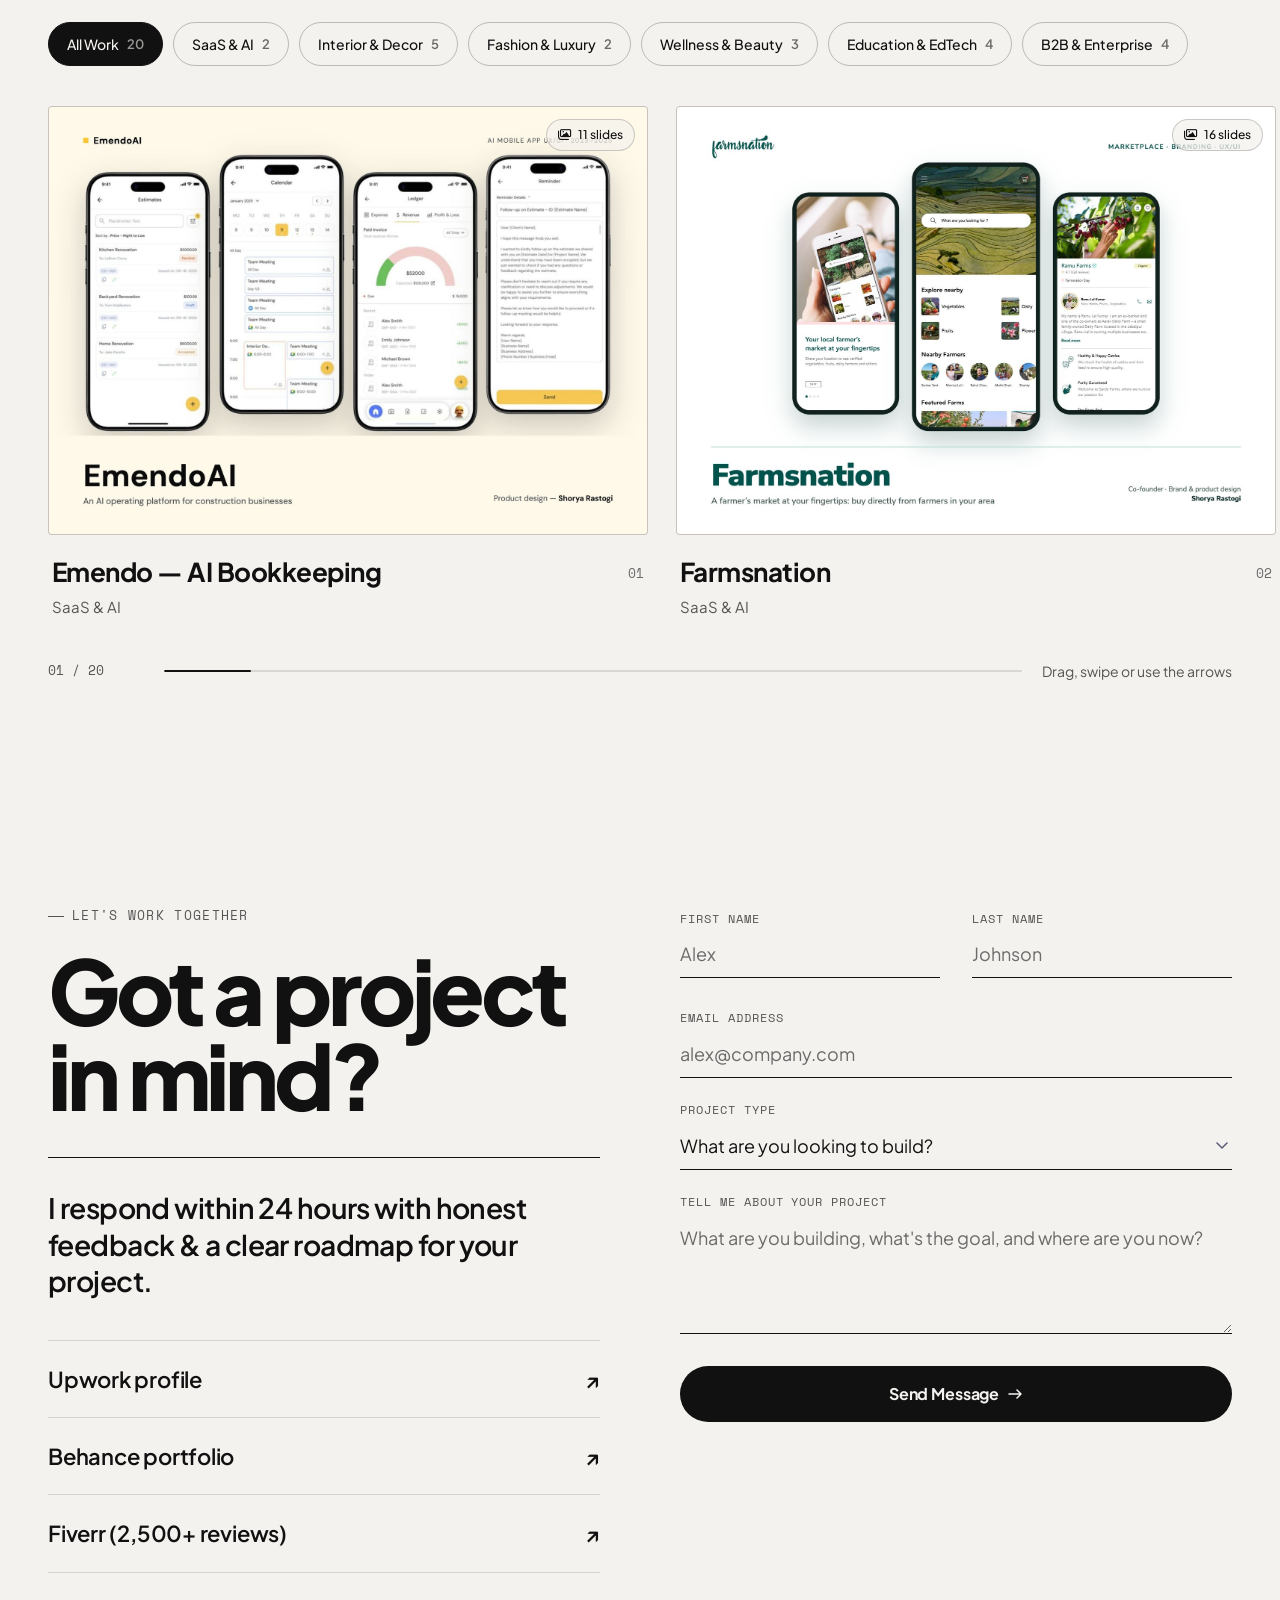
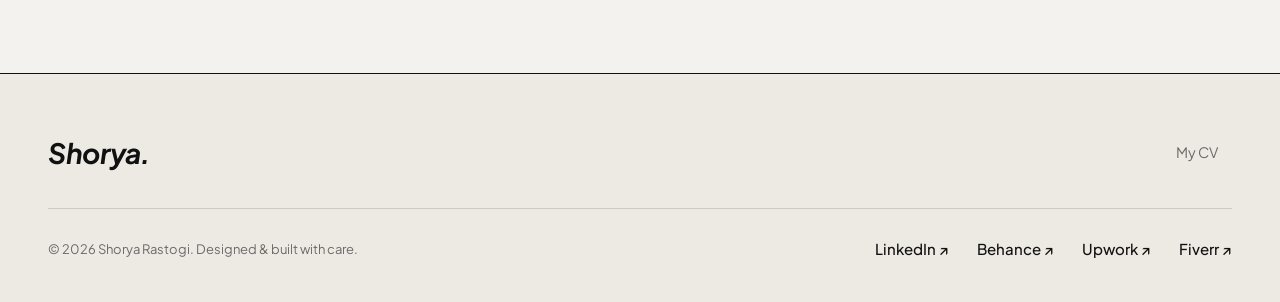
==== commit 52470e24: "Nav: round avatar before logo Co-Authored-By: Claude Opus 5.5 <noreply@anthropic.com> Claude-Session" ====
--- a/index.html
+++ b/index.html
@@ -24,7 +24,7 @@
   <link rel="preconnect" href="https://fonts.gstatic.com" crossorigin>
   <link href="https://fonts.googleapis.com/css2?family=Plus+Jakarta+Sans:ital,wght@0,300;0,400;0,500;0,600;0,700;0,800;1,400;1,600&family=Inter:wght@300;400;500;600;700&family=Space+Mono:ital,wght@0,400;0,700;1,400&display=swap" rel="stylesheet">
 
-  <link rel="stylesheet" href="styles.css?v=20261125b" />
+  <link rel="stylesheet" href="styles.css?v=20261125c" />
   <!-- Favicon -->
   <link rel="icon" type="image/svg+xml" href="favicon.svg?v=2" />
   <link rel="icon" type="image/png" sizes="32x32" href="favicon-32.png?v=2" />
@@ -38,7 +38,7 @@
        NAVIGATION
   ════════════════════════════════════════════════ -->
   <nav class="nav" id="nav" role="navigation" aria-label="Main navigation">
-    <a href="#hero" class="nav-logo">Shorya.</a>
+    <a href="#hero" class="nav-logo"><img src="assets/avatar.jpg" alt="" class="nav-avatar" width="34" height="34" />Shorya.</a>
     <ul class="nav-links">
       <li><a href="#portfolio" class="nav-link">Work</a></li>
       <li><a href="#about" class="nav-link">About</a></li>
@@ -415,6 +415,6 @@
     </div>
   </div>
 
-  <script src="main.js?v=20261125b"></script>
+  <script src="main.js?v=20261125c"></script>
 </body>
 </html>
--- a/styles.css
+++ b/styles.css
@@ -178,6 +178,17 @@
   text-decoration: none;
   color: var(--text-primary);
   font-style: normal;
+  display: inline-flex;
+  align-items: center;
+  gap: 10px;
+}
+.nav-avatar {
+  width: 34px;
+  height: 34px;
+  border-radius: 50%;
+  object-fit: cover;
+  display: block;
+  flex-shrink: 0;
 }
 
 .nav-links {
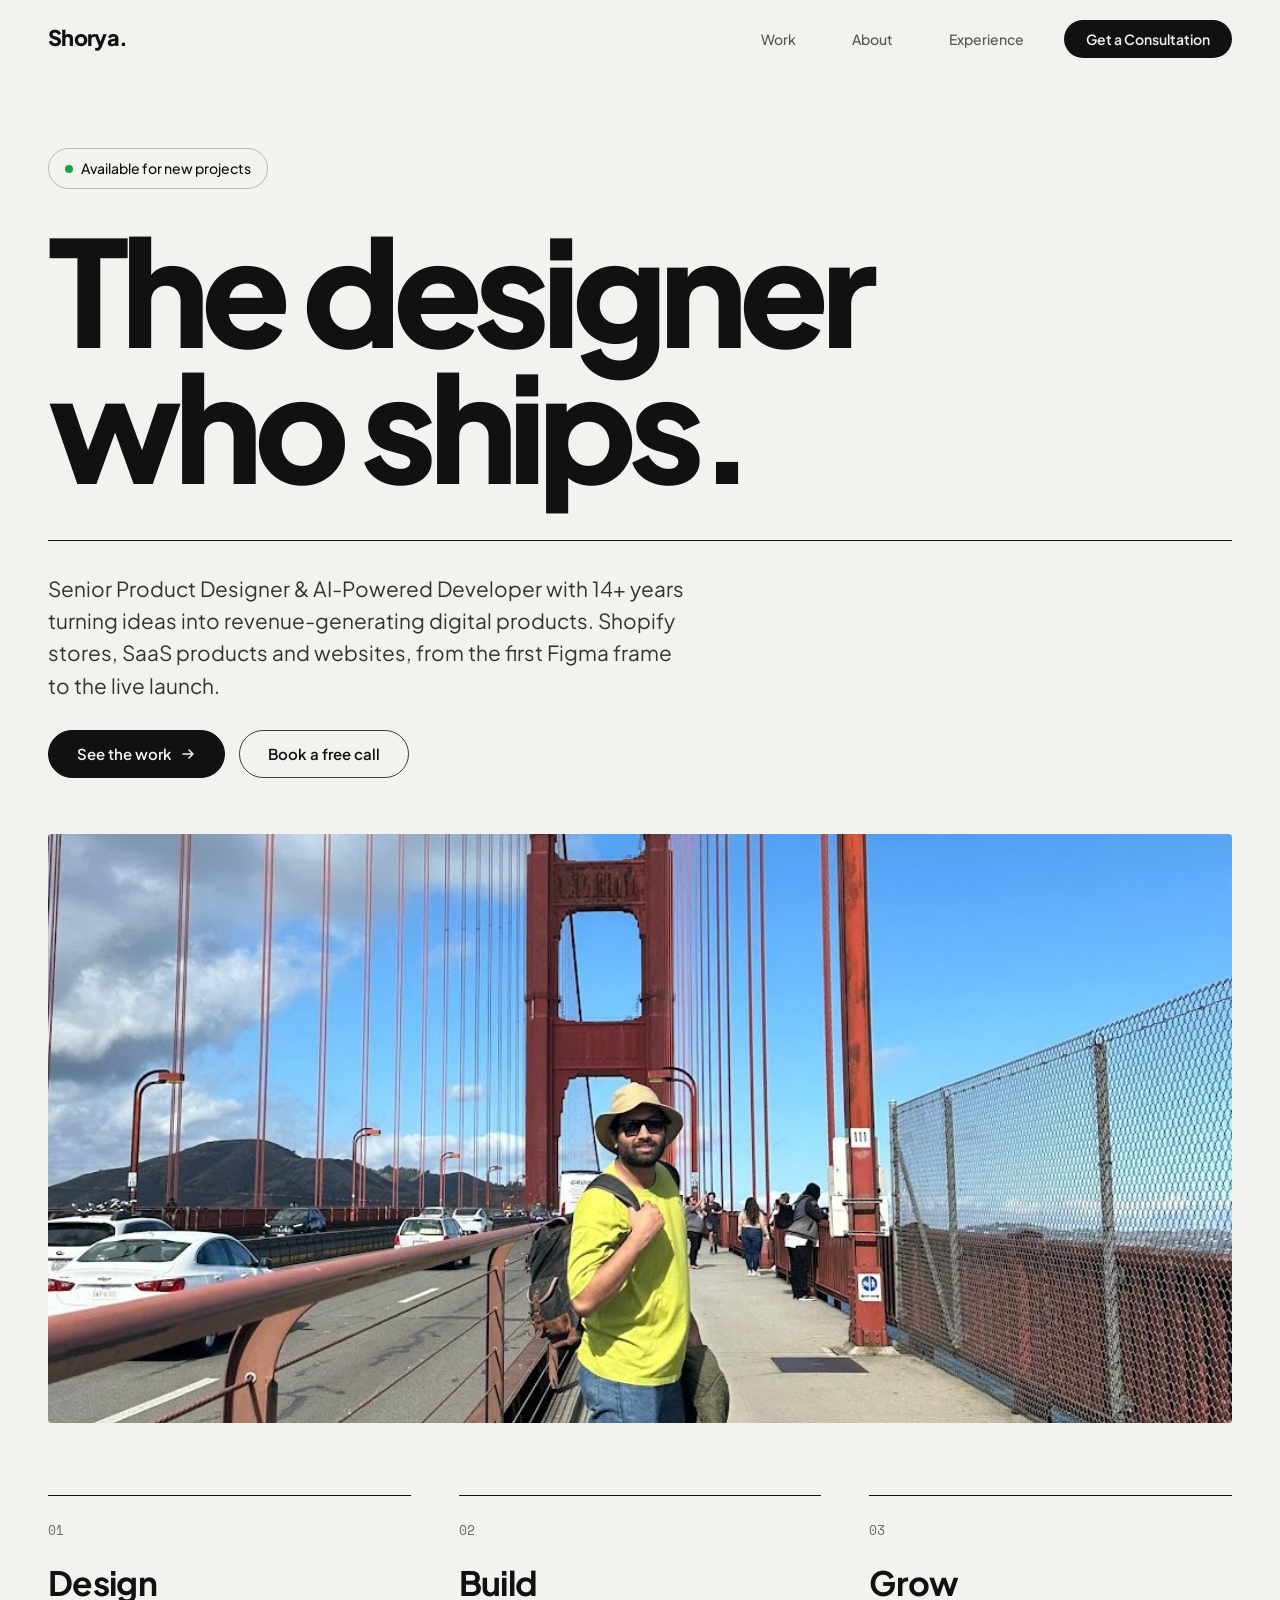
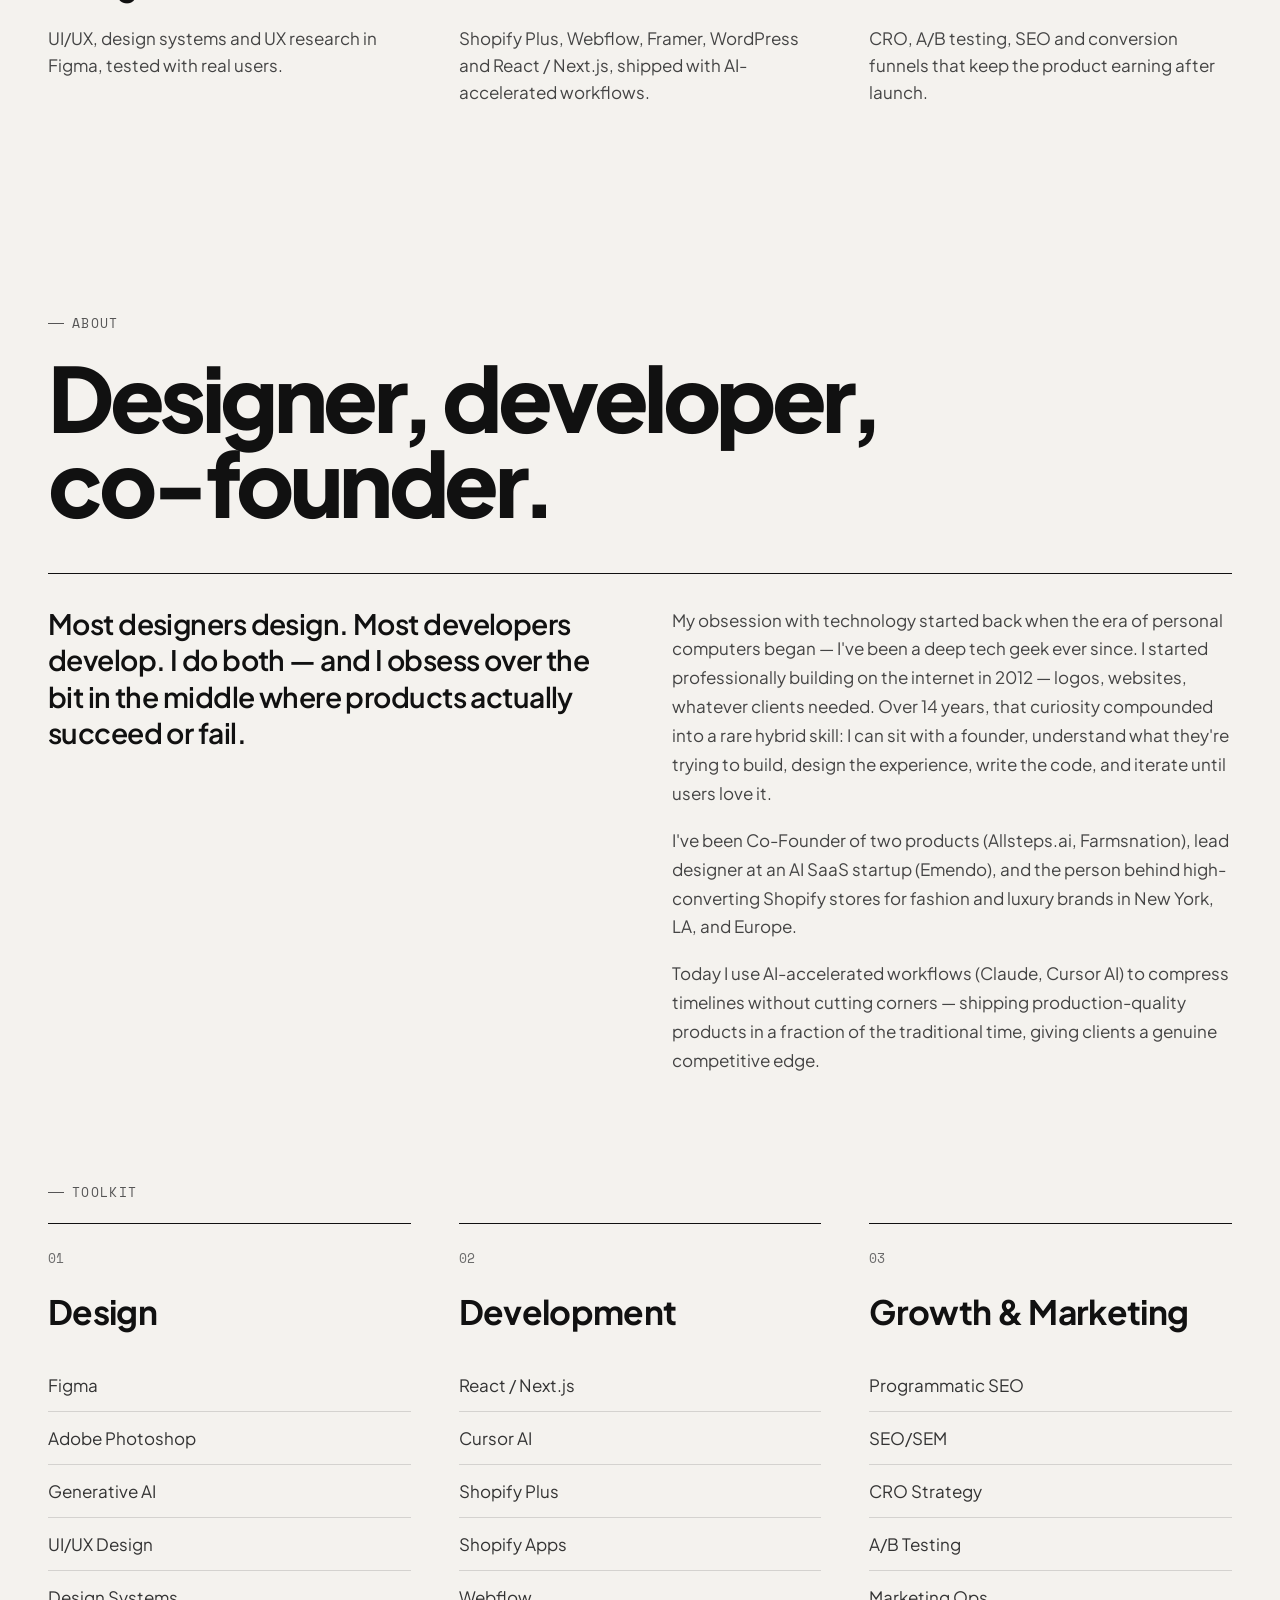
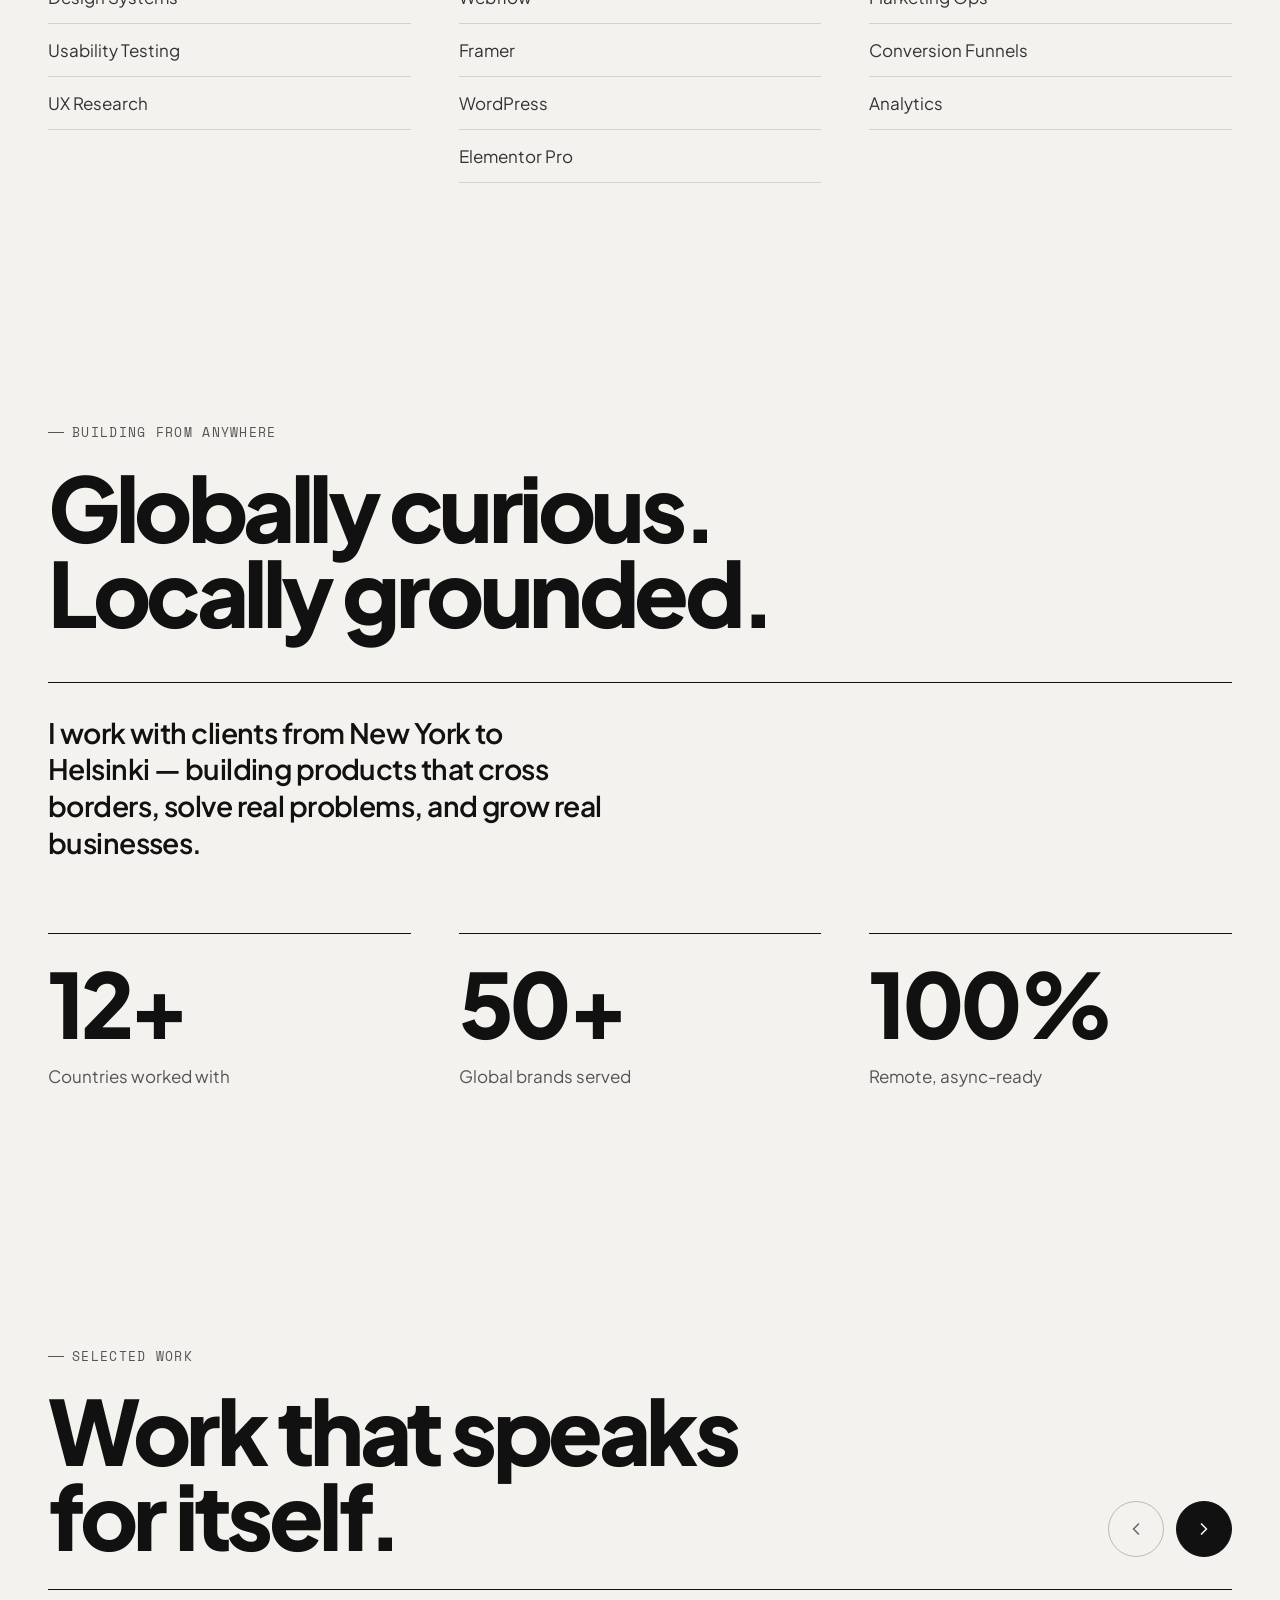
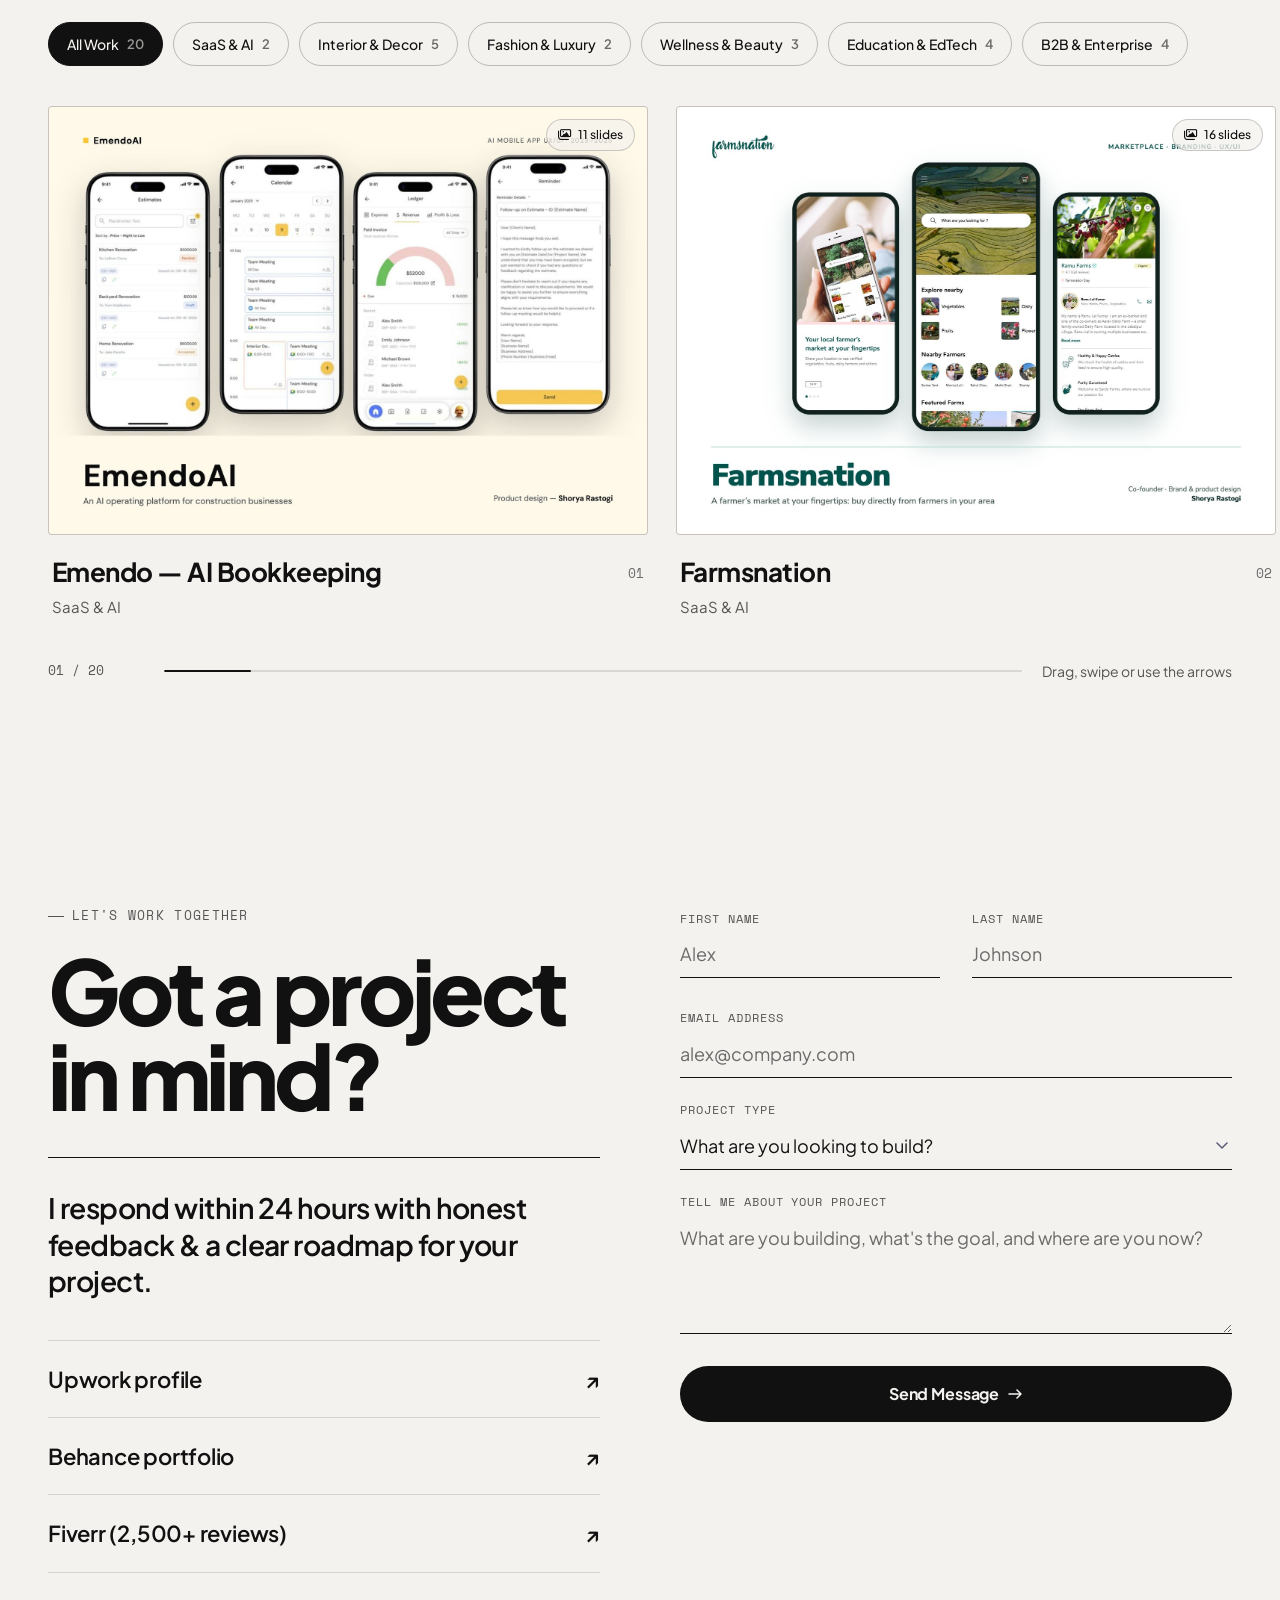
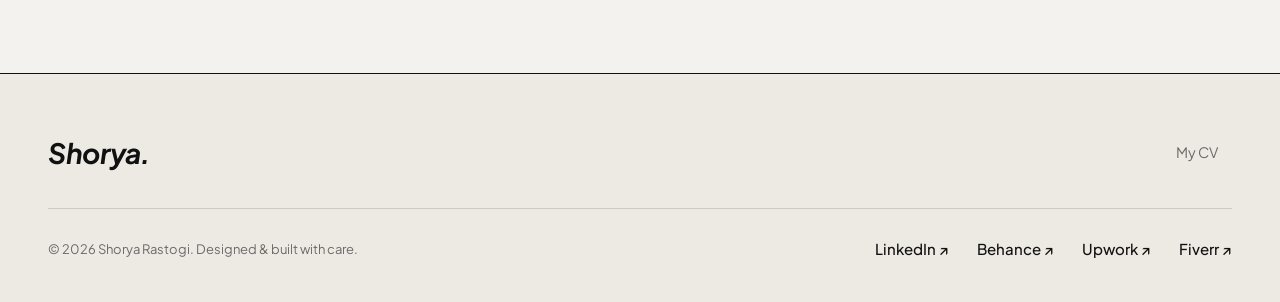
==== commit b9f918ee: "Nav: remove avatar (revert 52470e2, 68465d5) Co-Authored-By: Claude Opus 5.5 <noreply@anthropic.com>" ====
--- a/index.html
+++ b/index.html
@@ -24,7 +24,7 @@
   <link rel="preconnect" href="https://fonts.gstatic.com" crossorigin>
   <link href="https://fonts.googleapis.com/css2?family=Plus+Jakarta+Sans:ital,wght@0,300;0,400;0,500;0,600;0,700;0,800;1,400;1,600&family=Inter:wght@300;400;500;600;700&family=Space+Mono:ital,wght@0,400;0,700;1,400&display=swap" rel="stylesheet">
 
-  <link rel="stylesheet" href="styles.css?v=20261125c" />
+  <link rel="stylesheet" href="styles.css?v=20261125b" />
   <!-- Favicon -->
   <link rel="icon" type="image/svg+xml" href="favicon.svg?v=2" />
   <link rel="icon" type="image/png" sizes="32x32" href="favicon-32.png?v=2" />
@@ -38,7 +38,7 @@
        NAVIGATION
   ════════════════════════════════════════════════ -->
   <nav class="nav" id="nav" role="navigation" aria-label="Main navigation">
-    <a href="#hero" class="nav-logo"><img src="assets/avatar.jpg" alt="" class="nav-avatar" width="34" height="34" />Shorya.</a>
+    <a href="#hero" class="nav-logo">Shorya.</a>
     <ul class="nav-links">
       <li><a href="#portfolio" class="nav-link">Work</a></li>
       <li><a href="#about" class="nav-link">About</a></li>
@@ -415,6 +415,6 @@
     </div>
   </div>
 
-  <script src="main.js?v=20261125c"></script>
+  <script src="main.js?v=20261125b"></script>
 </body>
 </html>
--- a/styles.css
+++ b/styles.css
@@ -178,17 +178,6 @@
   text-decoration: none;
   color: var(--text-primary);
   font-style: normal;
-  display: inline-flex;
-  align-items: center;
-  gap: 10px;
-}
-.nav-avatar {
-  width: 34px;
-  height: 34px;
-  border-radius: 50%;
-  object-fit: cover;
-  display: block;
-  flex-shrink: 0;
 }
 
 .nav-links {
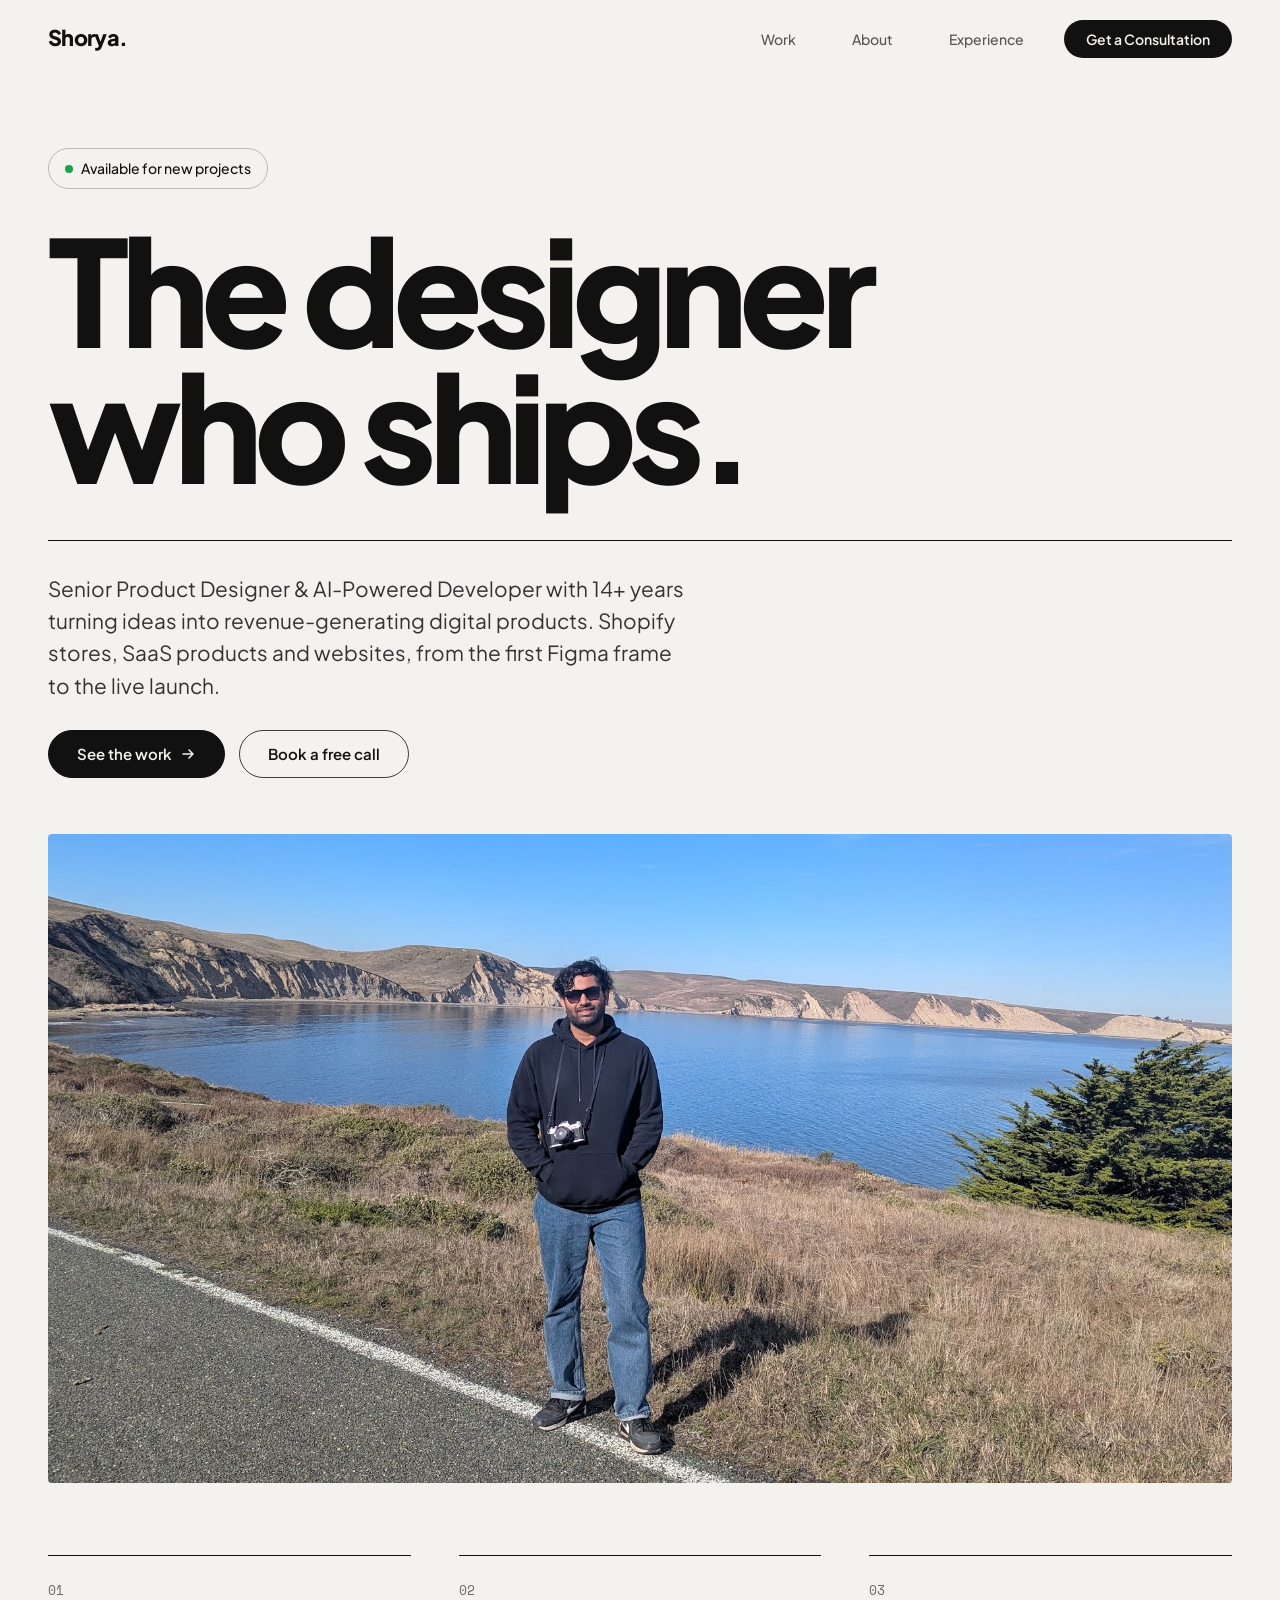
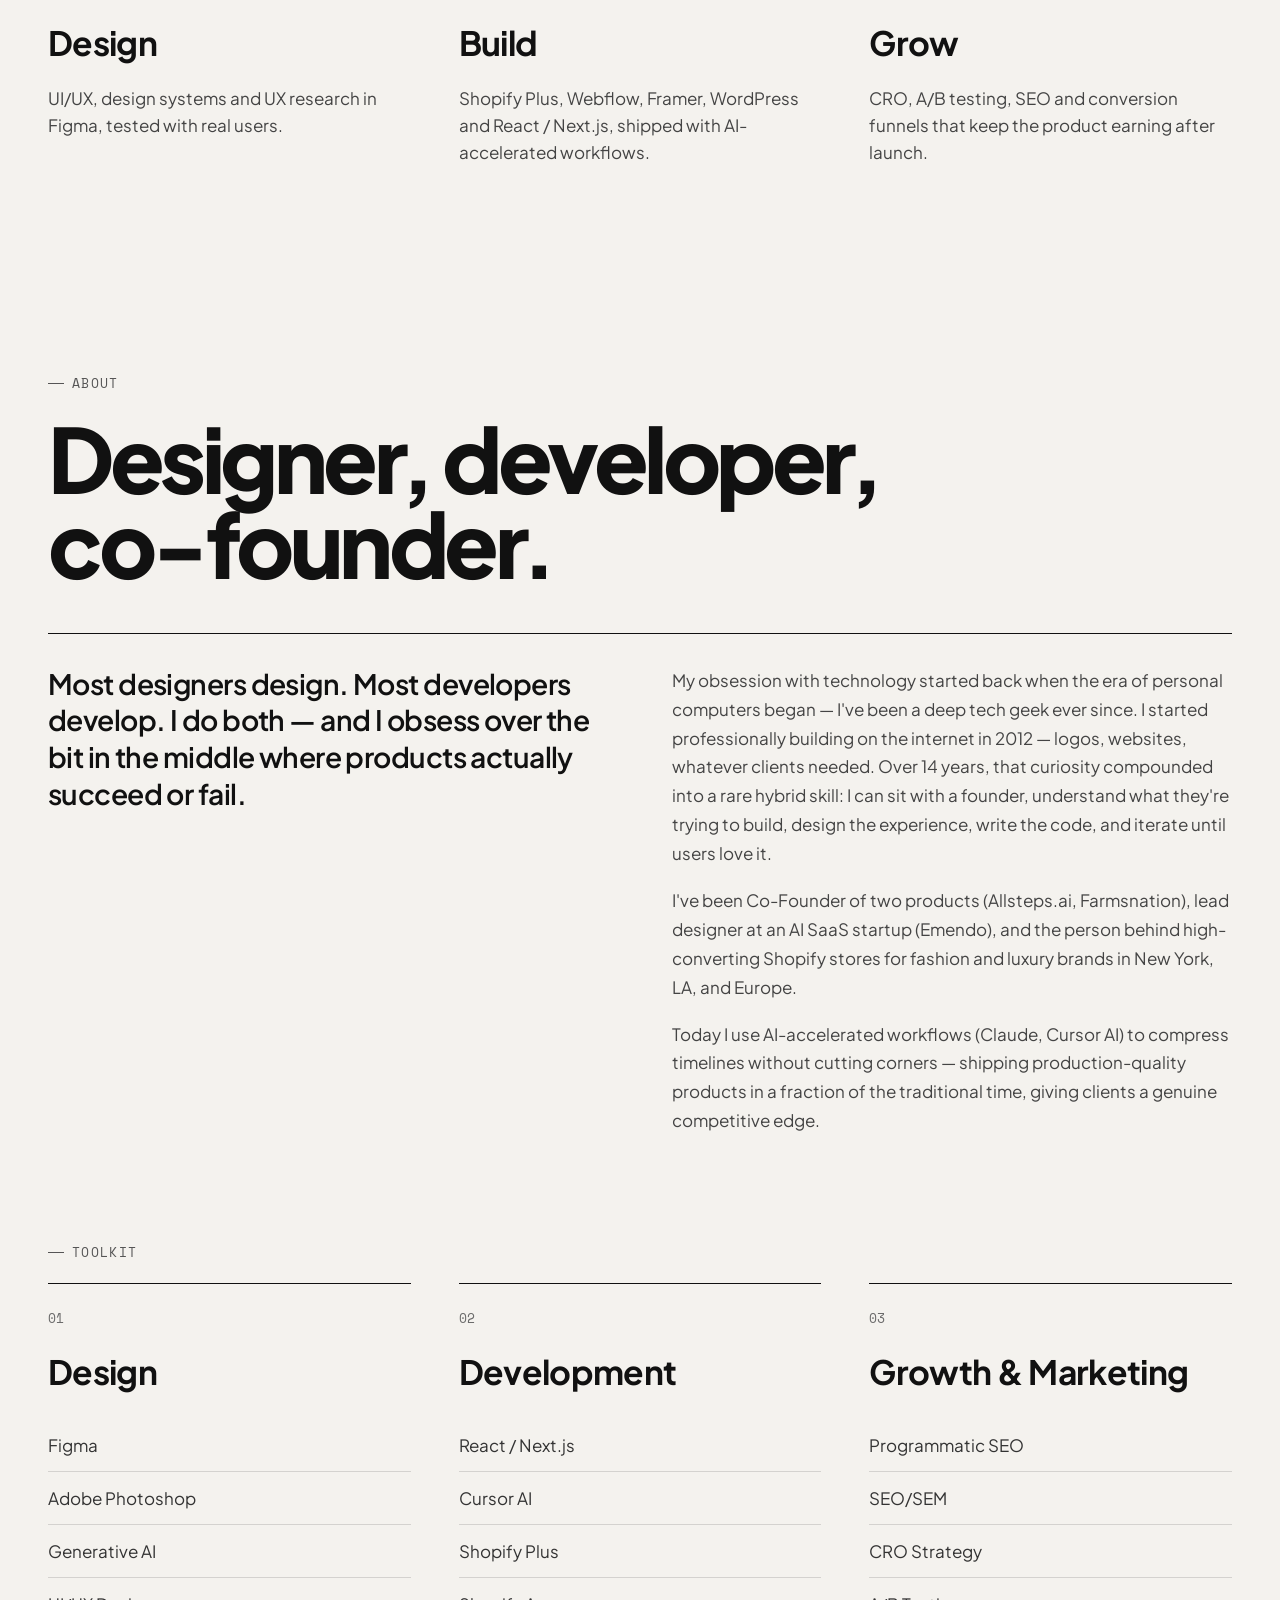
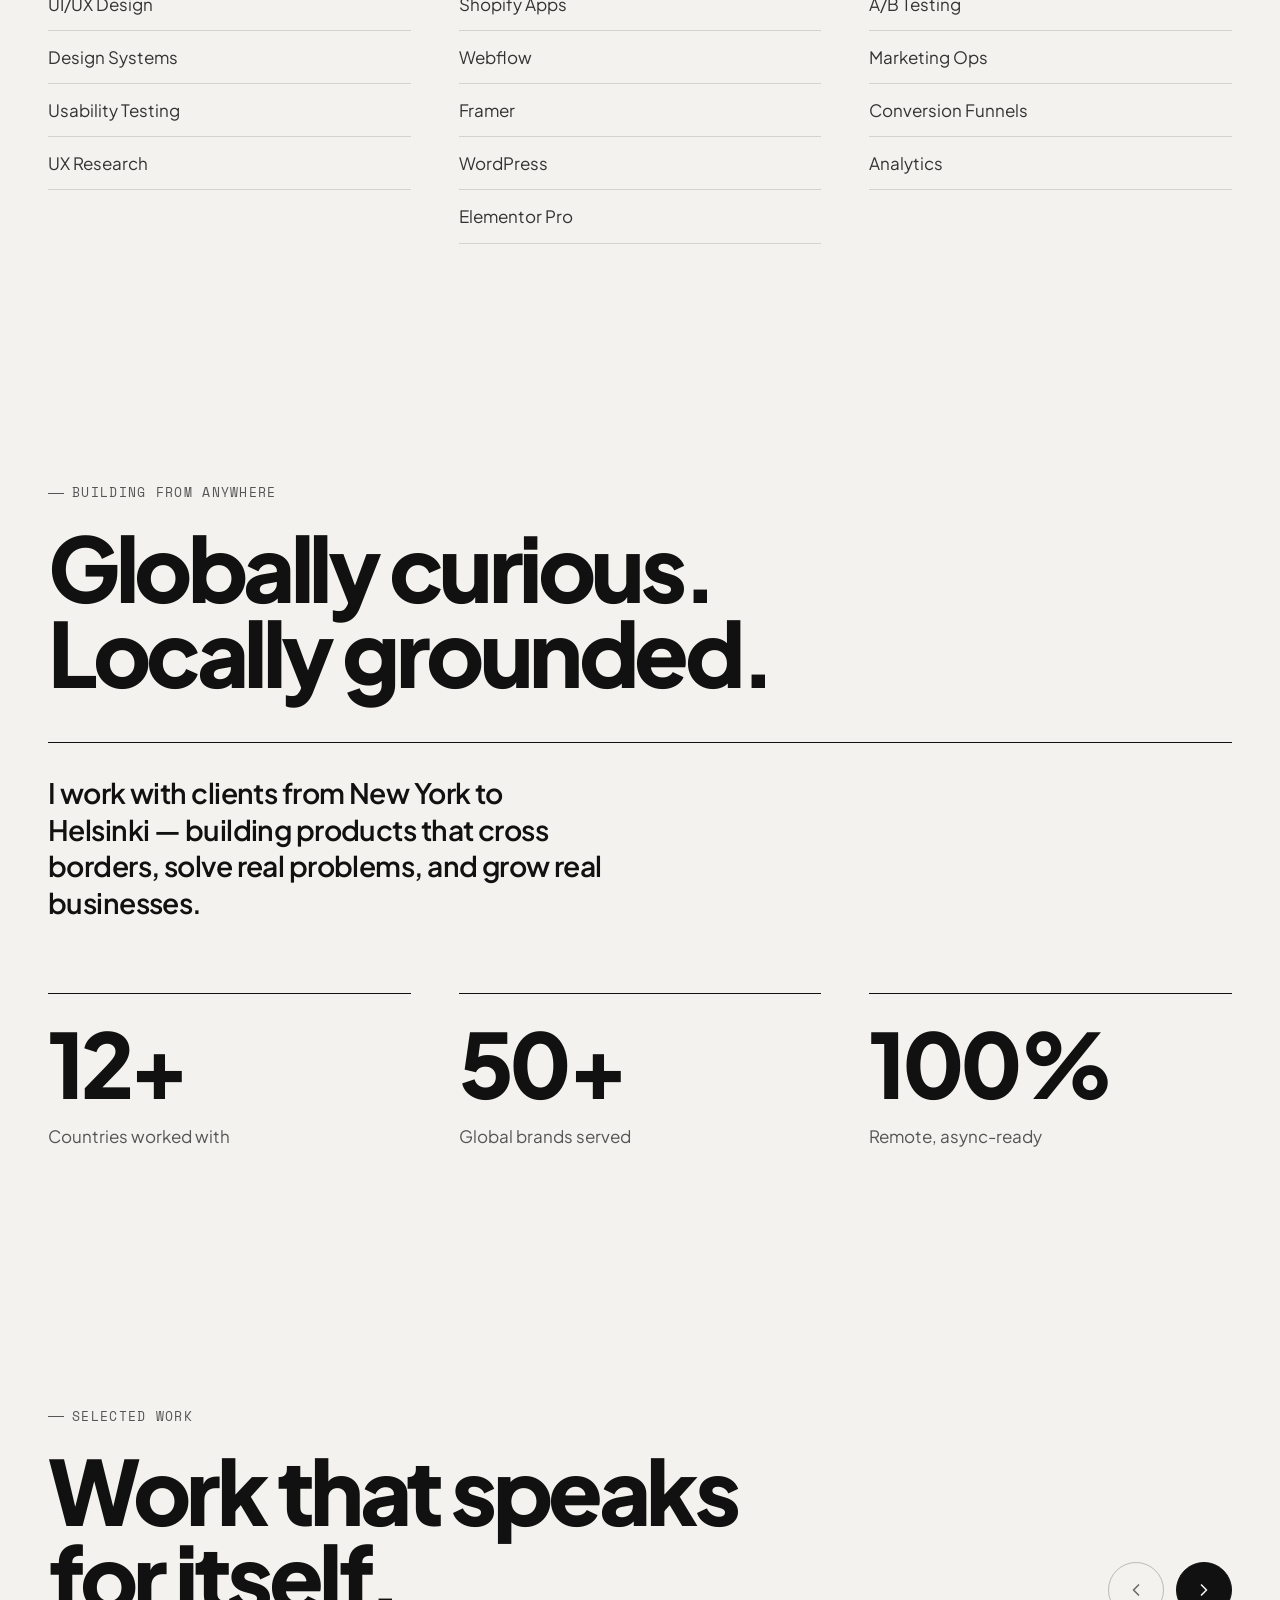
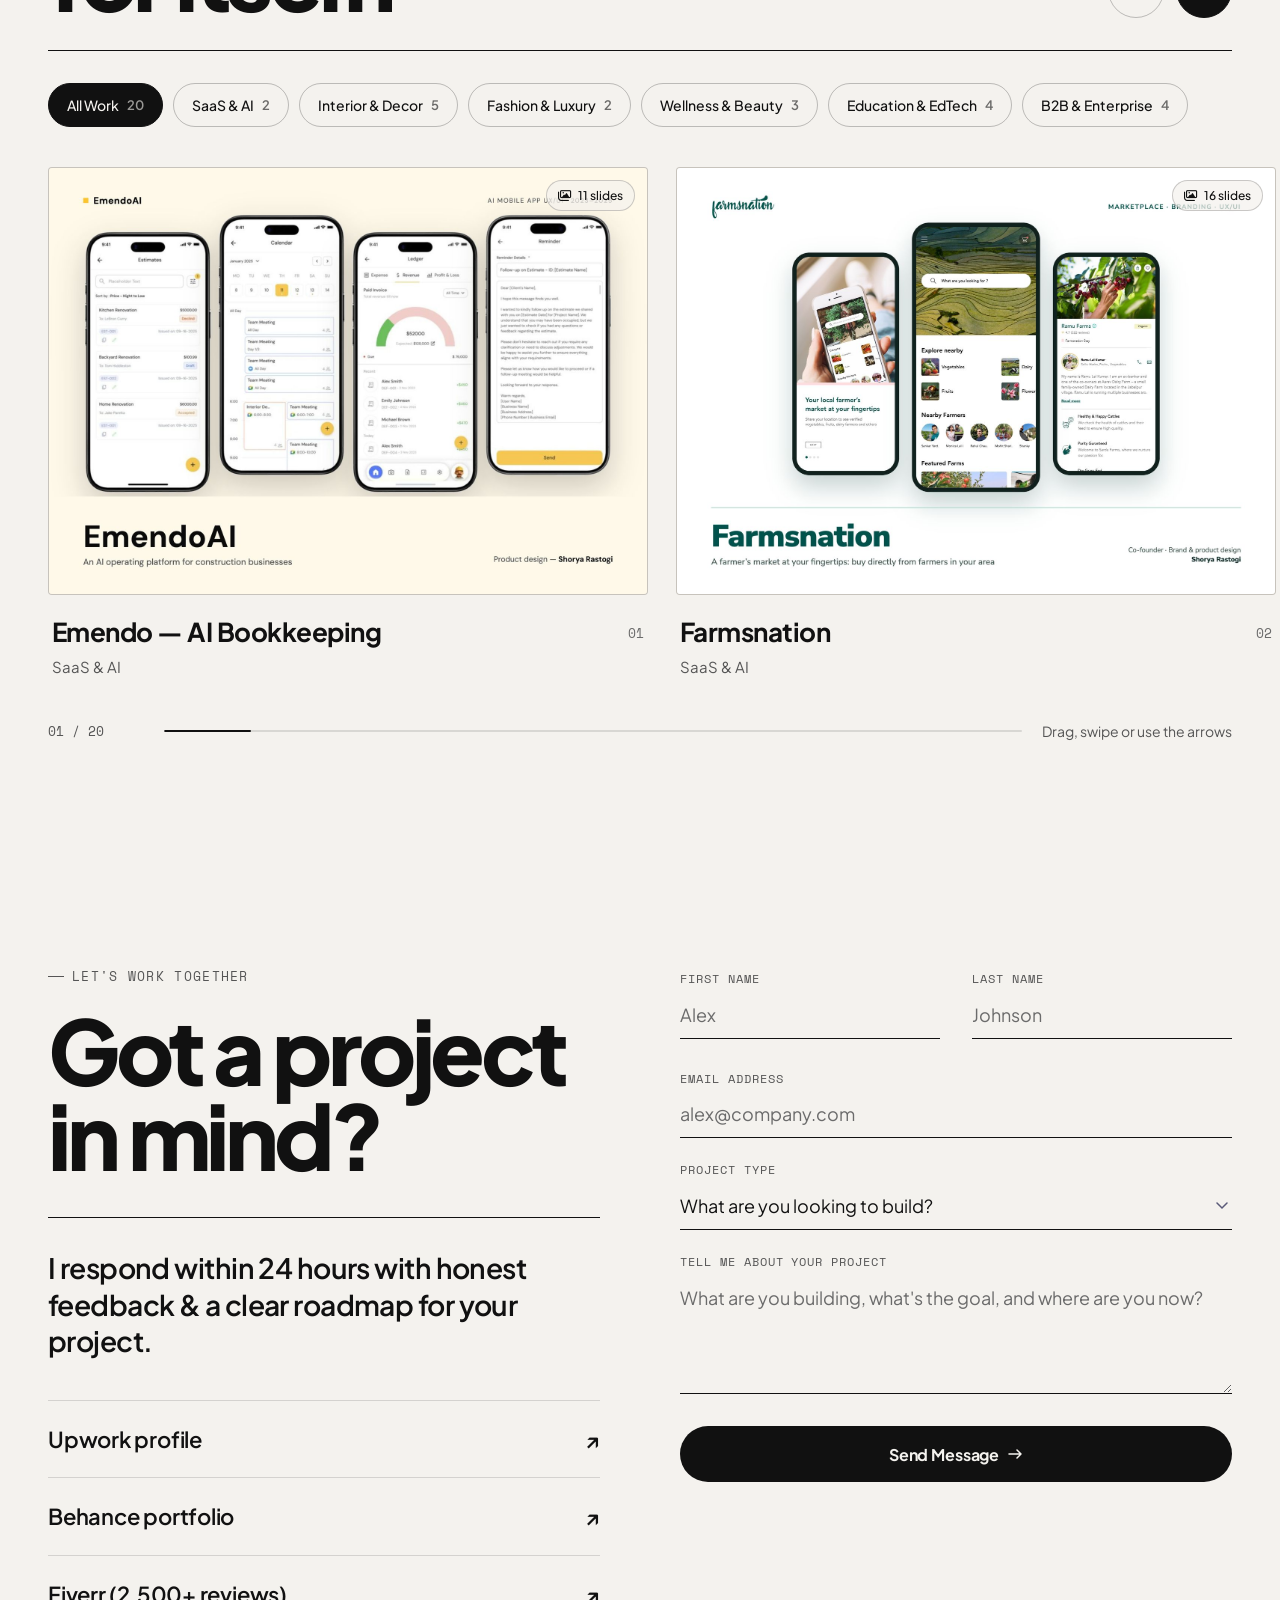
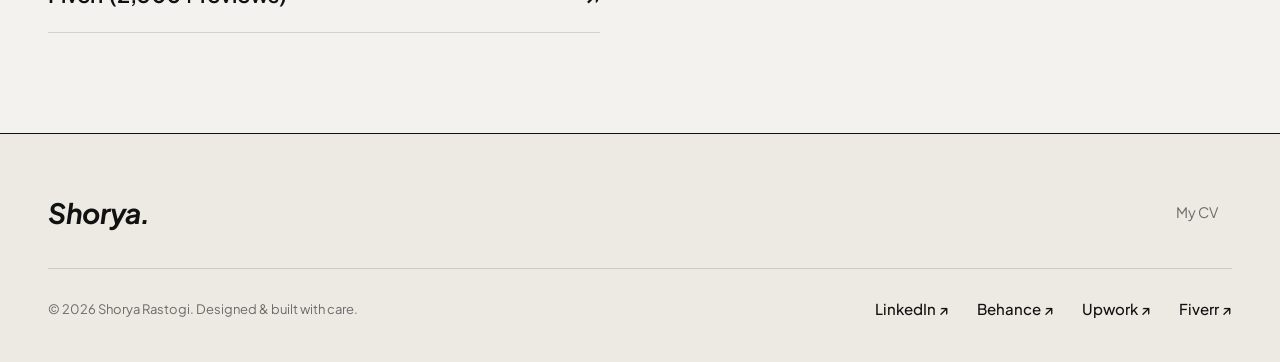
==== commit 8768fb76: "Hero: coast photo with film camera, frame matches crop Co-Authored-By: Claude Opus 5.5 <noreply@anth" ====
--- a/index.html
+++ b/index.html
@@ -24,7 +24,7 @@
   <link rel="preconnect" href="https://fonts.gstatic.com" crossorigin>
   <link href="https://fonts.googleapis.com/css2?family=Plus+Jakarta+Sans:ital,wght@0,300;0,400;0,500;0,600;0,700;0,800;1,400;1,600&family=Inter:wght@300;400;500;600;700&family=Space+Mono:ital,wght@0,400;0,700;1,400&display=swap" rel="stylesheet">
 
-  <link rel="stylesheet" href="styles.css?v=20261125b" />
+  <link rel="stylesheet" href="styles.css?v=20261125f" />
   <!-- Favicon -->
   <link rel="icon" type="image/svg+xml" href="favicon.svg?v=2" />
   <link rel="icon" type="image/png" sizes="32x32" href="favicon-32.png?v=2" />
@@ -89,7 +89,7 @@
       </div>
 
       <figure class="hero-photo">
-        <img src="assets/hero-photo-bridge.jpg" alt="Shorya Rastogi on the Golden Gate Bridge, San Francisco" fetchpriority="high" decoding="async" />
+        <img src="assets/hero-photo-coast.jpg" alt="Shorya Rastogi with a film camera on the Northern California coast" fetchpriority="high" decoding="async" />
       </figure>
 
       <div class="hero-services">
@@ -415,6 +415,6 @@
     </div>
   </div>
 
-  <script src="main.js?v=20261125b"></script>
+  <script src="main.js?v=20261125f"></script>
 </body>
 </html>
--- a/styles.css
+++ b/styles.css
@@ -365,7 +365,7 @@
 }
 .hero-photo {
   margin: 56px 0 0;
-  height: clamp(320px, 46vw, 680px);
+  aspect-ratio: 1797 / 985;
   border-radius: 4px;
   overflow: hidden;
   background: var(--bg-elevated);
@@ -376,6 +376,10 @@
   object-fit: cover;
   object-position: center center;
   display: block;
+}
+@media (max-width: 768px) {
+  .hero-photo { aspect-ratio: auto; height: 360px; }
+  .hero-photo img { object-position: 45% center; }
 }
 
 .hero-services {
